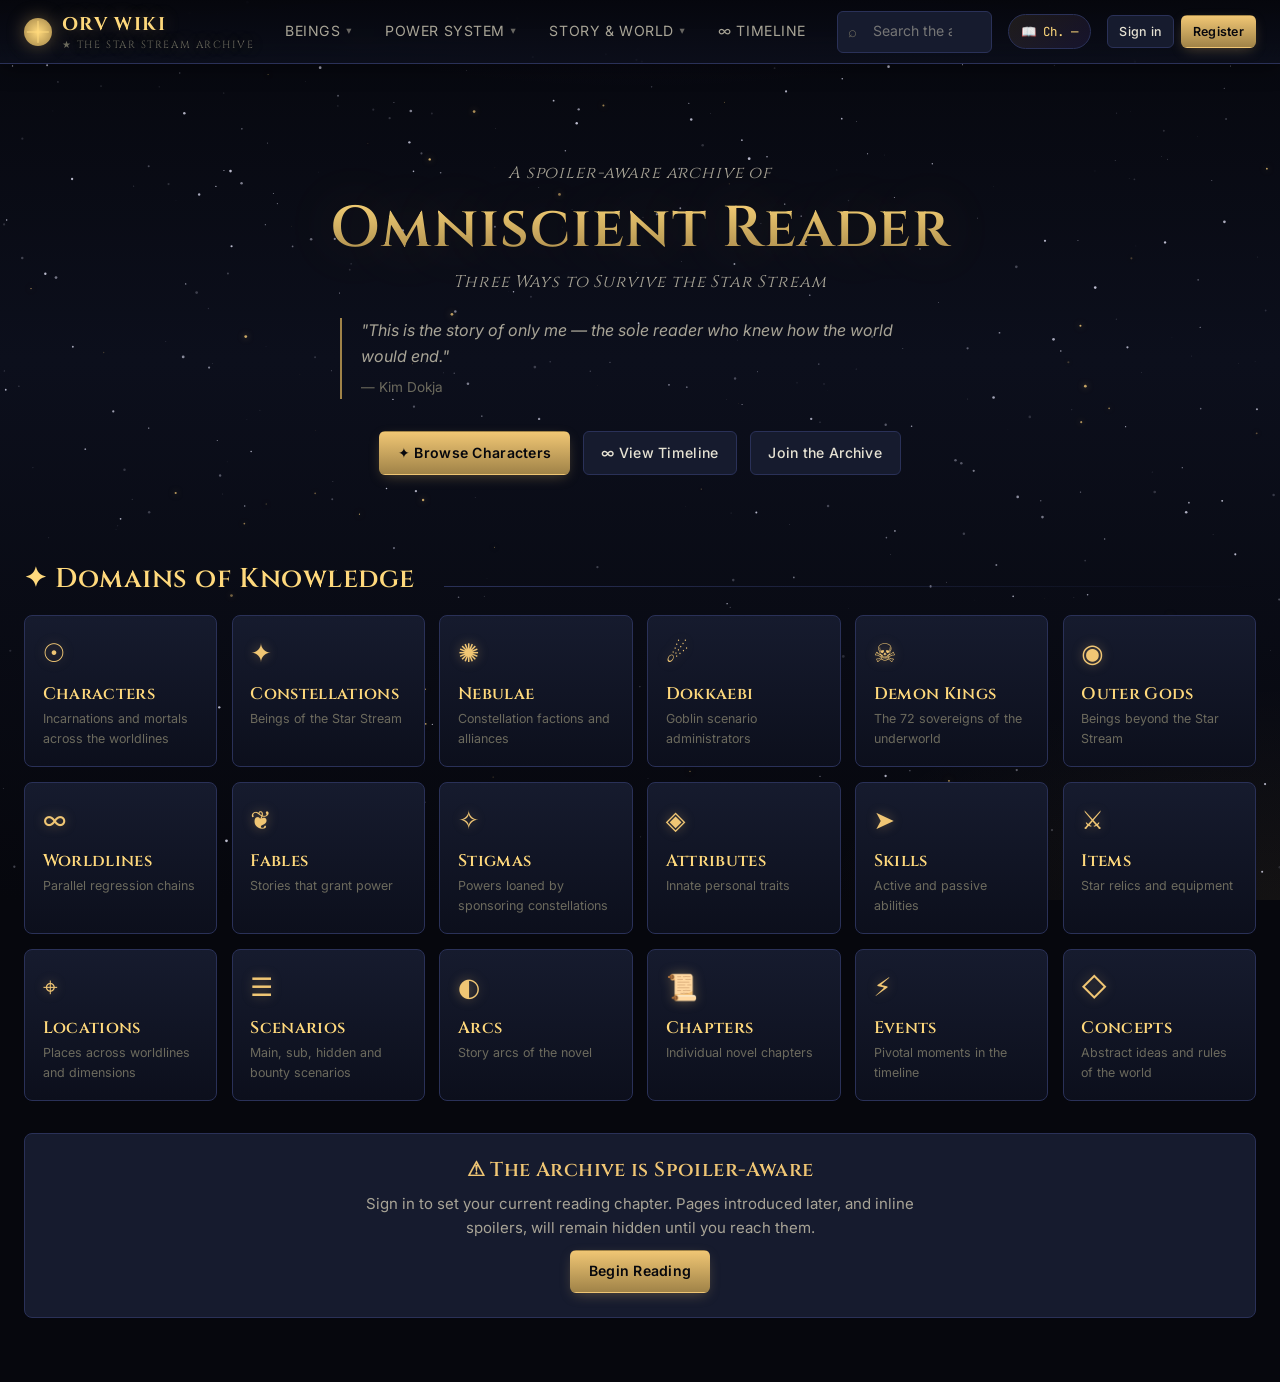
==== orv-wiki-frontend.html @ ed600bd8 "Initial Commit - Sorry zabudol som comitovat skor - uz som tak v polke projektu." ====
<!DOCTYPE html>
<html lang="en">
<head>
<meta charset="UTF-8">
<meta name="viewport" content="width=device-width, initial-scale=1">
<title>ORV Wiki — The Star Stream Archive</title>
<link rel="preconnect" href="https://fonts.googleapis.com">
<link rel="preconnect" href="https://fonts.gstatic.com" crossorigin>
<link href="https://fonts.googleapis.com/css2?family=Cinzel:wght@400;500;600;700&family=Inter:wght@300;400;500;600;700&family=JetBrains+Mono:wght@400;500&display=swap" rel="stylesheet">
<style>
:root{
  --void:#06070d;
  --space:#0c0f1c;
  --night:#11142a;
  --panel:#161b2e;
  --panel-2:#1c2240;
  --panel-3:#252b4d;
  --border:#2a3158;
  --border-bright:#3d4670;
  --gold:#f0c674;
  --gold-bright:#ffd97c;
  --gold-dim:#a08348;
  --gold-glow:rgba(240,198,116,.35);
  --text:#e6e2d3;
  --text-2:#a8a496;
  --text-3:#6c6a5d;
  --purple:#8b5cf6;
  --cyan:#5eead4;
  --crimson:#c4504c;
  --danger:#ef4444;
  --success:#22c55e;
  --spoiler-bg:#1a1325;
  --spoiler-border:#3a2960;
  --shadow-lg:0 12px 40px -8px rgba(0,0,0,.6),0 4px 12px -2px rgba(0,0,0,.4);
  --shadow-glow:0 0 24px -4px var(--gold-glow);
  --serif:'Cinzel',Georgia,serif;
  --sans:'Inter',-apple-system,system-ui,sans-serif;
  --mono:'JetBrains Mono',Menlo,monospace;
}
*{box-sizing:border-box;margin:0;padding:0}
html,body{height:100%}
body{
  font-family:var(--sans);
  font-size:15px;
  line-height:1.6;
  color:var(--text);
  background:var(--void);
  overflow-x:hidden;
  min-height:100vh;
  position:relative;
}
body::before{
  content:'';
  position:fixed;inset:0;
  background:
    radial-gradient(ellipse 80% 50% at 50% -20%,rgba(139,92,246,.12),transparent 60%),
    radial-gradient(ellipse 60% 40% at 100% 100%,rgba(240,198,116,.06),transparent 60%),
    linear-gradient(180deg,var(--void) 0%,var(--space) 40%,var(--void) 100%);
  z-index:-2;
  pointer-events:none;
}
#starfield{position:fixed;inset:0;z-index:-1;pointer-events:none}
::selection{background:var(--gold);color:var(--void)}
::-webkit-scrollbar{width:10px;height:10px}
::-webkit-scrollbar-track{background:var(--space)}
::-webkit-scrollbar-thumb{background:var(--panel-3);border-radius:6px}
::-webkit-scrollbar-thumb:hover{background:var(--gold-dim)}

/* Typography */
h1,h2,h3,h4{font-family:var(--serif);font-weight:600;line-height:1.2;letter-spacing:.02em}
h1{font-size:2.4rem;color:var(--gold)}
h2{font-size:1.7rem;color:var(--gold-bright)}
h3{font-size:1.25rem;color:var(--gold)}
h4{font-size:1.05rem;color:var(--text)}
a{color:var(--gold);text-decoration:none;transition:color .15s}
a:hover{color:var(--gold-bright);text-shadow:0 0 12px var(--gold-glow)}
p{margin-bottom:.8em}
code{font-family:var(--mono);font-size:.9em;background:var(--panel);padding:1px 6px;border-radius:3px;color:var(--cyan)}
hr{border:none;height:1px;background:linear-gradient(90deg,transparent,var(--border),transparent);margin:1.5rem 0}

/* Header */
header.site{
  position:sticky;top:0;z-index:100;
  background:linear-gradient(180deg,rgba(6,7,13,.95),rgba(12,15,28,.85));
  backdrop-filter:blur(12px);
  -webkit-backdrop-filter:blur(12px);
  border-bottom:1px solid var(--border);
  box-shadow:0 4px 20px rgba(0,0,0,.4);
}
.nav{
  display:flex;align-items:center;
  max-width:1400px;margin:0 auto;
  padding:.6rem 1.5rem;gap:1rem;
}
.brand{
  display:flex;align-items:center;gap:.6rem;
  font-family:var(--serif);font-weight:700;font-size:1.15rem;
  color:var(--gold-bright);letter-spacing:.08em;text-transform:uppercase;
  cursor:pointer;user-select:none;
  text-shadow:0 0 16px var(--gold-glow);
  white-space:nowrap;
}
.brand-mark{
  display:inline-block;width:28px;height:28px;
  background:radial-gradient(circle,var(--gold-bright),var(--gold-dim));
  border-radius:50%;position:relative;
  box-shadow:0 0 18px var(--gold-glow);
}
.brand-mark::before,.brand-mark::after{
  content:'';position:absolute;left:50%;top:50%;
  width:80%;height:1px;background:var(--gold-bright);
  transform:translate(-50%,-50%);
}
.brand-mark::after{transform:translate(-50%,-50%) rotate(90deg)}
.brand-tag{font-size:.65rem;color:var(--text-3);font-weight:400;letter-spacing:.15em;display:block;margin-top:-2px}

.menubar{display:flex;align-items:center;gap:.25rem;flex-wrap:wrap}
.menu{position:relative}
.menu-btn{
  background:none;border:1px solid transparent;color:var(--text-2);
  padding:.5rem .85rem;font:inherit;font-size:.88rem;
  cursor:pointer;border-radius:6px;
  display:inline-flex;align-items:center;gap:.35rem;
  letter-spacing:.04em;text-transform:uppercase;
  transition:all .15s;
}
.menu-btn:hover,.menu.open .menu-btn{
  color:var(--gold-bright);
  background:var(--panel);
  border-color:var(--border);
}
.menu-btn .caret{font-size:.65rem;opacity:.6;transition:transform .2s}
.menu.open .caret{transform:rotate(180deg)}

.menu-panel{
  position:absolute;top:calc(100% + 8px);left:0;
  min-width:220px;
  background:linear-gradient(180deg,var(--panel),var(--space));
  border:1px solid var(--border-bright);
  border-radius:8px;
  padding:.4rem;
  box-shadow:var(--shadow-lg),0 0 30px -10px var(--gold-glow);
  opacity:0;transform:translateY(-6px);pointer-events:none;
  transition:all .18s ease-out;
  z-index:120;
}
.menu.open .menu-panel{opacity:1;transform:translateY(0);pointer-events:auto}
.menu-item{
  display:flex;align-items:center;gap:.65rem;
  padding:.55rem .75rem;border-radius:5px;
  color:var(--text);font-size:.88rem;
  cursor:pointer;transition:all .12s;
  background:none;border:none;width:100%;text-align:left;
  font-family:inherit;
}
.menu-item:hover{background:var(--panel-3);color:var(--gold-bright)}
.menu-item .icon{
  width:22px;height:22px;
  display:inline-flex;align-items:center;justify-content:center;
  color:var(--gold);font-size:1rem;
  background:rgba(240,198,116,.08);
  border-radius:4px;
  flex-shrink:0;
}
.menu-divider{height:1px;background:var(--border);margin:.4rem 0}
.menu-label{
  padding:.45rem .75rem .25rem;font-size:.65rem;
  color:var(--text-3);text-transform:uppercase;letter-spacing:.12em;
}

.search-wrap{flex:1;max-width:340px;position:relative}
.search-input{
  width:100%;padding:.55rem 2.4rem .55rem 2.2rem;
  background:var(--panel);
  border:1px solid var(--border);
  border-radius:6px;
  color:var(--text);font:inherit;font-size:.88rem;
  transition:all .15s;
}
.search-input:focus{
  outline:none;
  border-color:var(--gold-dim);
  box-shadow:0 0 0 3px rgba(240,198,116,.12);
}
.search-icon{
  position:absolute;left:.7rem;top:50%;transform:translateY(-50%);
  color:var(--text-3);pointer-events:none;font-size:.95rem;
}
.search-results{
  position:absolute;top:calc(100% + 6px);left:0;right:0;
  background:linear-gradient(180deg,var(--panel),var(--space));
  border:1px solid var(--border-bright);border-radius:8px;
  max-height:60vh;overflow-y:auto;
  box-shadow:var(--shadow-lg);
  z-index:130;
}
.search-result{
  padding:.6rem .8rem;cursor:pointer;
  border-bottom:1px solid var(--border);
  display:flex;align-items:center;gap:.6rem;
}
.search-result:last-child{border:none}
.search-result:hover{background:var(--panel-3)}
.search-result .meta{font-size:.7rem;color:var(--text-3);text-transform:uppercase;letter-spacing:.08em}

.chapter-pill{
  display:inline-flex;align-items:center;gap:.4rem;
  padding:.4rem .75rem;
  background:linear-gradient(135deg,rgba(240,198,116,.1),rgba(139,92,246,.1));
  border:1px solid var(--border);
  border-radius:20px;font-size:.78rem;
  color:var(--gold-bright);cursor:pointer;
  transition:all .15s;white-space:nowrap;
  font-family:var(--mono);
}
.chapter-pill:hover{
  border-color:var(--gold-dim);
  box-shadow:0 0 16px rgba(240,198,116,.2);
}

.user-btn{
  display:inline-flex;align-items:center;gap:.5rem;
  background:var(--panel);border:1px solid var(--border);
  color:var(--text);padding:.4rem .85rem;
  border-radius:6px;cursor:pointer;font:inherit;font-size:.85rem;
  transition:all .15s;
}
.user-btn:hover{border-color:var(--gold-dim);color:var(--gold-bright)}
.user-avatar{
  width:24px;height:24px;border-radius:50%;
  background:linear-gradient(135deg,var(--purple),var(--gold));
  display:inline-flex;align-items:center;justify-content:center;
  font-size:.7rem;font-weight:700;color:var(--void);
}
.notif-dot{
  position:absolute;top:-2px;right:-2px;
  width:8px;height:8px;border-radius:50%;
  background:var(--crimson);
  box-shadow:0 0 8px var(--crimson);
}
.notif-btn{position:relative}

/* Buttons */
.btn{
  display:inline-flex;align-items:center;justify-content:center;gap:.5rem;
  padding:.6rem 1.1rem;border-radius:6px;
  font:inherit;font-size:.88rem;font-weight:500;
  cursor:pointer;transition:all .15s;
  border:1px solid transparent;
  letter-spacing:.02em;text-decoration:none;
  white-space:nowrap;
}
.btn-primary{
  background:linear-gradient(180deg,var(--gold),var(--gold-dim));
  color:var(--void);font-weight:600;
  box-shadow:0 4px 14px -4px var(--gold-glow);
}
.btn-primary:hover{
  background:linear-gradient(180deg,var(--gold-bright),var(--gold));
  box-shadow:0 6px 20px -4px var(--gold-glow);
  transform:translateY(-1px);
}
.btn-secondary{
  background:var(--panel);border-color:var(--border);
  color:var(--text);
}
.btn-secondary:hover{border-color:var(--gold-dim);color:var(--gold-bright)}
.btn-ghost{background:transparent;color:var(--text-2)}
.btn-ghost:hover{background:var(--panel);color:var(--gold-bright)}
.btn-danger{background:var(--panel);color:var(--danger);border-color:rgba(239,68,68,.3)}
.btn-danger:hover{background:rgba(239,68,68,.1);border-color:var(--danger)}
.btn-sm{padding:.35rem .7rem;font-size:.78rem}
.btn:disabled{opacity:.5;cursor:not-allowed;transform:none}

/* Layout */
main.app{
  max-width:1400px;margin:0 auto;
  padding:2rem 1.5rem 4rem;
  min-height:calc(100vh - 70px);
}
.view{animation:fadeIn .35s ease-out}
@keyframes fadeIn{from{opacity:0;transform:translateY(8px)}to{opacity:1;transform:none}}

.crumbs{
  display:flex;align-items:center;gap:.4rem;
  font-size:.8rem;color:var(--text-3);
  margin-bottom:1.2rem;
  text-transform:uppercase;letter-spacing:.08em;
}
.crumbs a{color:var(--text-2)}
.crumbs .sep{color:var(--text-3);opacity:.5}

/* Hero / Home */
.hero{
  text-align:center;
  padding:4rem 1rem 3rem;
  position:relative;
}
.hero h1{
  font-size:clamp(2.2rem,5vw,3.6rem);
  background:linear-gradient(180deg,var(--gold-bright),var(--gold-dim));
  -webkit-background-clip:text;background-clip:text;
  -webkit-text-fill-color:transparent;
  margin-bottom:.4rem;
  text-shadow:0 0 60px rgba(240,198,116,.2);
}
.hero .sub{
  font-family:var(--serif);font-style:italic;
  color:var(--text-2);font-size:1.05rem;
  letter-spacing:.05em;margin-bottom:.4rem;
}
.hero .quote{
  max-width:600px;margin:1.4rem auto 0;
  color:var(--text-2);font-style:italic;font-size:1rem;
  border-left:2px solid var(--gold-dim);
  padding-left:1.2rem;text-align:left;
}
.hero .quote-author{display:block;margin-top:.5rem;color:var(--text-3);font-size:.85rem;font-style:normal}
.hero-cta{
  margin-top:2rem;display:flex;gap:.8rem;justify-content:center;flex-wrap:wrap;
}

.section-title{
  display:flex;align-items:baseline;justify-content:space-between;
  margin:2.5rem 0 1.2rem;gap:1rem;flex-wrap:wrap;
}
.section-title h2{
  display:flex;align-items:center;gap:.6rem;
}
.section-title .ornament{
  flex:1;height:1px;
  background:linear-gradient(90deg,var(--border),transparent);
  margin-left:.8rem;min-width:40px;
}

/* Category grid (home) */
.cat-grid{
  display:grid;
  grid-template-columns:repeat(auto-fill,minmax(180px,1fr));
  gap:.9rem;
}
.cat-tile{
  position:relative;
  background:linear-gradient(180deg,var(--panel),var(--space));
  border:1px solid var(--border);
  border-radius:8px;padding:1.1rem;
  cursor:pointer;transition:all .2s;
  overflow:hidden;
}
.cat-tile::before{
  content:'';position:absolute;inset:0;
  background:radial-gradient(circle at 80% 0%,var(--gold-glow),transparent 50%);
  opacity:0;transition:opacity .25s;
}
.cat-tile:hover{
  border-color:var(--gold-dim);
  transform:translateY(-2px);
  box-shadow:0 8px 24px -8px rgba(0,0,0,.6),0 0 24px -8px var(--gold-glow);
}
.cat-tile:hover::before{opacity:1}
.cat-tile .glyph{
  display:inline-block;font-size:1.6rem;color:var(--gold);
  margin-bottom:.6rem;
  text-shadow:0 0 12px var(--gold-glow);
  position:relative;
}
.cat-tile h4{font-family:var(--serif);font-size:1.05rem;color:var(--gold-bright);margin-bottom:.3rem;position:relative}
.cat-tile p{color:var(--text-3);font-size:.78rem;margin:0;position:relative}

/* Page grid (lists) */
.page-grid{
  display:grid;
  grid-template-columns:repeat(auto-fill,minmax(260px,1fr));
  gap:1rem;
}
.page-card{
  background:linear-gradient(180deg,var(--panel),var(--space));
  border:1px solid var(--border);
  border-radius:8px;padding:1rem 1.1rem;
  cursor:pointer;transition:all .18s;
  display:flex;flex-direction:column;
  position:relative;
}
.page-card:hover{
  border-color:var(--gold-dim);
  transform:translateY(-2px);
  box-shadow:0 6px 20px -6px rgba(0,0,0,.6),0 0 16px -6px var(--gold-glow);
}
.page-card .type{
  font-size:.65rem;color:var(--gold-dim);
  text-transform:uppercase;letter-spacing:.15em;
  margin-bottom:.3rem;
}
.page-card h3{
  font-family:var(--serif);font-size:1.1rem;color:var(--gold-bright);
  margin-bottom:.4rem;line-height:1.3;
}
.page-card .desc{
  color:var(--text-2);font-size:.85rem;
  flex:1;
  display:-webkit-box;-webkit-line-clamp:3;-webkit-box-orient:vertical;
  overflow:hidden;
}
.page-card .footer{
  display:flex;justify-content:space-between;align-items:center;
  margin-top:.7rem;padding-top:.7rem;
  border-top:1px solid var(--border);
  font-size:.72rem;color:var(--text-3);
}
.page-card .ch{font-family:var(--mono);color:var(--gold-dim)}

/* Pagination */
.pagination{
  display:flex;justify-content:center;align-items:center;
  gap:.4rem;margin-top:2rem;flex-wrap:wrap;
}
.pagination .info{color:var(--text-3);font-size:.85rem;margin:0 .8rem;font-family:var(--mono)}

/* Page detail */
.detail-layout{
  display:grid;
  grid-template-columns:minmax(0,1fr) 320px;
  gap:2rem;
}
@media(max-width:900px){.detail-layout{grid-template-columns:1fr}}

.detail-header{
  background:linear-gradient(135deg,var(--panel) 0%,var(--space) 100%);
  border:1px solid var(--border);
  border-top:2px solid var(--gold-dim);
  border-radius:8px;padding:1.6rem 1.8rem;
  margin-bottom:1.4rem;position:relative;overflow:hidden;
}
.detail-header::before{
  content:'';position:absolute;top:0;right:0;
  width:200px;height:200px;
  background:radial-gradient(circle,var(--gold-glow),transparent 70%);
  pointer-events:none;
}
.detail-header .type{
  font-size:.72rem;color:var(--gold-dim);
  text-transform:uppercase;letter-spacing:.18em;
  margin-bottom:.4rem;font-weight:600;
}
.detail-header h1{font-size:2.2rem;margin-bottom:.6rem;position:relative}
.detail-header .summary{color:var(--text-2);font-size:1rem;max-width:780px;position:relative}
.detail-header .meta-row{
  display:flex;gap:1.2rem;flex-wrap:wrap;
  margin-top:1rem;font-size:.8rem;color:var(--text-3);
  position:relative;
}
.detail-header .meta-row span{display:inline-flex;align-items:center;gap:.4rem}
.detail-header .meta-row strong{color:var(--gold);font-family:var(--mono);font-weight:500}

.detail-body{
  background:var(--panel);
  border:1px solid var(--border);
  border-radius:8px;padding:1.6rem 1.8rem;
  margin-bottom:1.4rem;
}
.detail-body h2{margin-top:1.6rem;margin-bottom:.6rem;font-size:1.4rem}
.detail-body h2:first-child{margin-top:0}
.detail-body p{color:var(--text);margin-bottom:1em}

.field-row{
  display:grid;grid-template-columns:160px 1fr;gap:1rem;
  padding:.6rem 0;border-bottom:1px solid var(--border);
  font-size:.92rem;
}
.field-row:last-child{border-bottom:none}
.field-label{color:var(--text-3);text-transform:uppercase;font-size:.72rem;letter-spacing:.1em;padding-top:2px}
.field-value{color:var(--text)}

/* Sidebar */
.sidebar{display:flex;flex-direction:column;gap:1rem}
.side-card{
  background:var(--panel);
  border:1px solid var(--border);
  border-radius:8px;padding:1rem 1.1rem;
}
.side-card h4{
  font-size:.78rem;color:var(--gold-dim);
  text-transform:uppercase;letter-spacing:.12em;
  margin-bottom:.7rem;font-family:var(--sans);font-weight:600;
}
.side-card .row{
  display:flex;justify-content:space-between;
  font-size:.85rem;padding:.3rem 0;
  border-bottom:1px dashed var(--border);
}
.side-card .row:last-child{border:none}
.side-card .row .k{color:var(--text-3)}
.side-card .row .v{color:var(--text);font-family:var(--mono);font-size:.82rem}

/* Spoiler — three states.
   - .spoiler.hidden   server stripped the body; client shows a chip
   - .spoiler.revealed user has reached the reveal chapter; subtle highlight
   - .spoiler.peek     transient class added on hover/click to expose content
                       (used only for revealed spoilers; hidden ones never
                       have content to show on the client) */
.spoiler{
  position:relative;
  border-radius:4px;
  letter-spacing:.02em;
}
.spoiler.hidden{
  display:inline-block;
  background:var(--spoiler-bg);
  border:1px solid var(--spoiler-border);
  padding:1px 9px;
  color:var(--purple);font-family:var(--mono);font-size:.82rem;
  cursor:not-allowed;user-select:none;
  vertical-align:baseline;
}
.spoiler.hidden::before{
  content:'⚠';margin-right:.4rem;font-size:.9em;
}
.spoiler.revealed{
  display:inline;
  padding:1px 6px;
  background:linear-gradient(90deg,rgba(240,198,116,.08),rgba(139,92,246,.08));
  border:1px solid rgba(240,198,116,.25);
  color:var(--text);
  cursor:help;
}
.spoiler.revealed::before{
  content:'';position:absolute;left:-2px;top:0;bottom:0;width:2px;
  background:var(--gold-bright);box-shadow:0 0 6px var(--gold-glow);
}
.spoiler.revealed[data-ch]::after{
  content:'ch.' attr(data-ch);
  font-family:var(--mono);font-size:.66rem;
  color:var(--gold-dim);margin-left:.35rem;
  vertical-align:super;letter-spacing:0;
  opacity:.7;
}
/* Hidden-content banner shown above any field with hidden spoilers. */
.spoiler-banner{
  margin-top:.8rem;padding:.7rem .9rem;
  background:var(--spoiler-bg);
  border:1px dashed var(--spoiler-border);
  border-radius:6px;
  font-size:.83rem;color:var(--purple);
  display:flex;align-items:center;gap:.5rem;
}
.spoiler-banner::before{ content:'✦';font-size:1rem;color:var(--gold-bright); }

/* Comments */
.comment-thread{margin-top:.5rem}
.comment{
  border-left:2px solid var(--border);
  padding:.8rem 0 .8rem 1rem;
  margin-bottom:.4rem;
}
.comment-head{
  display:flex;align-items:center;gap:.6rem;
  margin-bottom:.4rem;font-size:.82rem;
}
.comment-head .author{color:var(--gold-bright);font-weight:500}
.comment-head .ch-tag{
  font-family:var(--mono);font-size:.72rem;
  color:var(--gold-dim);background:var(--panel-2);
  padding:1px 7px;border-radius:10px;
}
.comment-head .ago{color:var(--text-3)}
.comment-body{color:var(--text);font-size:.93rem;margin-bottom:.5rem;white-space:pre-wrap}
.comment-body.deleted{color:var(--text-3);font-style:italic}
.comment-actions{display:flex;align-items:center;gap:.3rem;flex-wrap:wrap}
.react-btn{
  background:var(--panel);border:1px solid var(--border);
  color:var(--text-2);padding:2px 8px;
  border-radius:12px;cursor:pointer;
  font:inherit;font-size:.78rem;
  display:inline-flex;align-items:center;gap:.3rem;
  transition:all .12s;
}
.react-btn:hover{border-color:var(--gold-dim);color:var(--gold-bright)}
.react-btn.active{background:rgba(240,198,116,.15);border-color:var(--gold-dim);color:var(--gold-bright)}
.react-btn .count{color:var(--text-3);font-family:var(--mono);font-size:.74rem}
.react-btn.active .count{color:var(--gold-bright)}
.comment-children{margin-left:1.2rem;margin-top:.3rem;border-left:1px dashed var(--border);padding-left:.6rem}

.comment-form{
  background:var(--space);border:1px solid var(--border);
  border-radius:6px;padding:.8rem;margin-bottom:1rem;
}
.comment-form textarea{
  width:100%;background:var(--panel);
  border:1px solid var(--border);border-radius:5px;
  color:var(--text);font:inherit;font-size:.9rem;
  padding:.6rem;resize:vertical;min-height:60px;
}
.comment-form textarea:focus{outline:none;border-color:var(--gold-dim)}
.comment-form-actions{display:flex;justify-content:flex-end;gap:.5rem;margin-top:.6rem}

/* Modal */
.modal-backdrop{
  position:fixed;inset:0;
  background:rgba(6,7,13,.85);
  backdrop-filter:blur(4px);
  z-index:1000;
  display:flex;align-items:center;justify-content:center;
  padding:1rem;
  animation:fadeIn .2s;
}
.modal{
  background:linear-gradient(180deg,var(--panel),var(--space));
  border:1px solid var(--border-bright);
  border-top:2px solid var(--gold);
  border-radius:10px;
  padding:1.8rem;
  max-width:480px;width:100%;
  max-height:90vh;overflow-y:auto;
  box-shadow:var(--shadow-lg),0 0 60px -10px var(--gold-glow);
  animation:modalIn .25s ease-out;
}
.modal.lg{max-width:680px}
@keyframes modalIn{from{opacity:0;transform:scale(.95) translateY(-12px)}to{opacity:1;transform:none}}
.modal h2{margin-bottom:.4rem}
.modal .modal-sub{color:var(--text-2);font-size:.9rem;margin-bottom:1.2rem}
.modal-close{
  position:absolute;top:1rem;right:1rem;
  background:none;border:none;color:var(--text-3);
  font-size:1.4rem;cursor:pointer;line-height:1;
  width:32px;height:32px;border-radius:50%;
  display:inline-flex;align-items:center;justify-content:center;
}
.modal-close:hover{background:var(--panel-2);color:var(--gold-bright)}

.field{margin-bottom:1rem}
.field label{
  display:block;font-size:.78rem;color:var(--text-2);
  text-transform:uppercase;letter-spacing:.08em;
  margin-bottom:.35rem;
}
.field input,.field textarea,.field select{
  width:100%;background:var(--space);
  border:1px solid var(--border);border-radius:5px;
  color:var(--text);font:inherit;font-size:.95rem;
  padding:.55rem .75rem;
}
.field input:focus,.field textarea:focus,.field select:focus{
  outline:none;border-color:var(--gold-dim);
  box-shadow:0 0 0 3px rgba(240,198,116,.1);
}
.field textarea{resize:vertical;min-height:80px}
.field-error{color:var(--danger);font-size:.78rem;margin-top:.3rem}
.modal-actions{display:flex;justify-content:flex-end;gap:.6rem;margin-top:1.2rem}
.tabs{
  display:flex;gap:.3rem;margin-bottom:1.2rem;
  border-bottom:1px solid var(--border);
}
.tab{
  background:none;border:none;color:var(--text-2);
  padding:.6rem 1rem;font:inherit;font-size:.88rem;
  cursor:pointer;position:relative;
  border-bottom:2px solid transparent;margin-bottom:-1px;
}
.tab.active{color:var(--gold-bright);border-bottom-color:var(--gold)}

/* Toast */
#toast-root{
  position:fixed;bottom:1.5rem;right:1.5rem;
  z-index:2000;display:flex;flex-direction:column;gap:.6rem;
  pointer-events:none;
}
.toast{
  background:var(--panel);border:1px solid var(--border-bright);
  border-radius:6px;padding:.7rem 1rem;
  font-size:.88rem;color:var(--text);
  box-shadow:var(--shadow-lg);min-width:240px;max-width:380px;
  animation:toastIn .25s ease-out;pointer-events:auto;
  border-left:3px solid var(--gold);
}
.toast.error{border-left-color:var(--danger)}
.toast.success{border-left-color:var(--success)}
@keyframes toastIn{from{opacity:0;transform:translateX(40px)}to{opacity:1;transform:none}}

/* Loading */
.loader{
  display:flex;align-items:center;justify-content:center;
  padding:3rem;color:var(--gold);
}
.loader-spinner{
  width:32px;height:32px;
  border:2px solid var(--border);
  border-top-color:var(--gold);
  border-radius:50%;
  animation:spin 1s linear infinite;
}
@keyframes spin{to{transform:rotate(360deg)}}

.empty{
  text-align:center;padding:3rem 1rem;
  color:var(--text-3);
}
.empty .glyph{font-size:3rem;color:var(--gold-dim);margin-bottom:.6rem;opacity:.5}
.empty h3{color:var(--text-2);margin-bottom:.4rem}

/* Tags */
.tag{
  display:inline-block;
  background:var(--panel-2);border:1px solid var(--border);
  color:var(--text-2);padding:1px 8px;
  border-radius:10px;font-size:.72rem;
  margin-right:.3rem;
}

/* Notifications drawer */
.drawer-overlay{
  position:fixed;inset:0;background:rgba(0,0,0,.5);
  z-index:999;animation:fadeIn .2s;
}
.drawer{
  position:fixed;top:0;right:0;bottom:0;
  width:380px;max-width:100vw;
  background:linear-gradient(180deg,var(--space),var(--void));
  border-left:1px solid var(--border-bright);
  z-index:1000;
  display:flex;flex-direction:column;
  animation:drawerIn .3s ease-out;
}
@keyframes drawerIn{from{transform:translateX(100%)}to{transform:none}}
.drawer-head{
  padding:1.2rem 1.4rem;border-bottom:1px solid var(--border);
  display:flex;justify-content:space-between;align-items:center;
}
.drawer-head h3{margin:0}
.drawer-body{flex:1;overflow-y:auto;padding:.6rem}
.notif-item{
  padding:.8rem 1rem;border-radius:6px;cursor:pointer;
  margin-bottom:.3rem;border-left:2px solid var(--border);
}
.notif-item:hover{background:var(--panel)}
.notif-item.unread{border-left-color:var(--gold);background:rgba(240,198,116,.04)}
.notif-item .type{
  font-size:.7rem;color:var(--gold-dim);
  text-transform:uppercase;letter-spacing:.08em;margin-bottom:.2rem;
}
.notif-item .body{font-size:.88rem;color:var(--text)}
.notif-item .time{font-size:.7rem;color:var(--text-3);margin-top:.3rem}

/* Timeline */
.timeline-controls{
  display:flex;gap:1rem;align-items:center;flex-wrap:wrap;
  margin-bottom:1.2rem;
  background:var(--panel);border:1px solid var(--border);
  border-radius:8px;padding:.8rem 1rem;
}
.timeline-controls label{font-size:.78rem;color:var(--text-2);text-transform:uppercase;letter-spacing:.06em}
.timeline-controls input,.timeline-controls select{
  background:var(--space);border:1px solid var(--border);
  color:var(--text);padding:.4rem .6rem;border-radius:5px;
  font:inherit;font-size:.88rem;
}
.timeline-canvas{
  background:linear-gradient(180deg,var(--space),var(--void));
  border:1px solid var(--border);border-radius:8px;
  padding:1rem;overflow:auto;
  position:relative;
}
.timeline-svg{display:block;min-width:100%}
.tl-lane-header{font-family:var(--serif);font-size:.85rem;fill:var(--gold-bright);font-weight:600}
.tl-lane-line{stroke:var(--border-bright);stroke-width:1;stroke-dasharray:4 4}
.tl-event{cursor:pointer;transition:all .15s}
.tl-event circle{fill:var(--panel-3);stroke:var(--gold-dim);stroke-width:1.5;transition:all .15s}
.tl-event.major circle{fill:var(--gold);stroke:var(--gold-bright);stroke-width:2}
.tl-event.pivotal circle{fill:var(--gold-bright);stroke:var(--gold-bright);stroke-width:2.5;filter:drop-shadow(0 0 6px var(--gold-glow))}
.tl-event:hover circle{r:8;fill:var(--gold-bright)}
.tl-event-label{fill:var(--text-2);font-size:11px;font-family:var(--sans)}
.tl-event:hover .tl-event-label{fill:var(--gold-bright)}
.tl-conn{fill:none;stroke:var(--purple);stroke-width:1.2;opacity:.55;stroke-dasharray:3 3}
.tl-conn.regression{stroke:var(--gold);opacity:.7}
.tl-conn.causality{stroke:var(--cyan);opacity:.6}
.tl-conn.migration{stroke:var(--purple);opacity:.7;stroke-dasharray:none}
.tl-conn.prophecy{stroke:var(--crimson);opacity:.6}
.tl-axis-label{fill:var(--text-3);font-size:10px;font-family:var(--mono)}
.tl-legend{
  display:flex;gap:1.2rem;flex-wrap:wrap;
  font-size:.78rem;color:var(--text-2);
  margin-top:.8rem;padding:.6rem 1rem;
  background:var(--panel);border:1px solid var(--border);
  border-radius:6px;
}
.tl-legend-item{display:inline-flex;align-items:center;gap:.4rem}
.tl-legend-swatch{width:18px;height:2px;border-radius:1px}

/* Edit suggestion / status */
.status-badge{
  display:inline-block;padding:2px 10px;
  border-radius:10px;font-size:.7rem;
  text-transform:uppercase;letter-spacing:.08em;
  font-family:var(--mono);
}
.status-pending{background:rgba(240,198,116,.15);color:var(--gold-bright);border:1px solid var(--gold-dim)}
.status-approved{background:rgba(34,197,94,.15);color:var(--success);border:1px solid rgba(34,197,94,.4)}
.status-rejected{background:rgba(239,68,68,.15);color:var(--danger);border:1px solid rgba(239,68,68,.4)}

.bookmark-btn.active{
  background:linear-gradient(180deg,var(--gold),var(--gold-dim));
  color:var(--void);border-color:transparent;
}
.bookmark-btn.active::before{content:'★ '}
.bookmark-btn::before{content:'☆ '}

/* Tooltip */
.tooltip{
  position:absolute;background:var(--panel);
  border:1px solid var(--gold-dim);border-radius:5px;
  padding:.5rem .7rem;font-size:.82rem;color:var(--text);
  pointer-events:none;z-index:200;max-width:280px;
  box-shadow:var(--shadow-lg);
  font-family:var(--sans);
}
.tooltip h5{font-family:var(--serif);color:var(--gold-bright);font-size:.9rem;margin-bottom:.2rem}
.tooltip .meta{color:var(--text-3);font-size:.7rem;font-family:var(--mono)}

/* Mobile */
@media(max-width:880px){
  .nav{flex-wrap:wrap;gap:.6rem}
  .menubar{order:99;width:100%;justify-content:center}
  .search-wrap{order:50;flex-basis:100%;max-width:none}
  .field-row{grid-template-columns:1fr}
}
</style>
</head>
<body>

<canvas id="starfield"></canvas>

<header class="site">
  <nav class="nav">
    <div class="brand" data-route="">
      <span class="brand-mark"></span>
      <div>ORV Wiki<span class="brand-tag">★ The Star Stream Archive</span></div>
    </div>

    <div class="menubar" id="menubar"></div>

    <div class="search-wrap">
      <span class="search-icon">⌕</span>
      <input class="search-input" type="text" id="searchInput" placeholder="Search the archive…" autocomplete="off">
      <div id="searchResults"></div>
    </div>

    <div class="chapter-pill" id="chapterPill" title="Click to update reading progress">
      <span>📖</span><span id="chapterPillText">Ch. —</span>
    </div>

    <button class="btn btn-ghost notif-btn" id="notifBtn" title="Notifications" style="display:none">
      <span style="font-size:1.1rem">🔔</span>
      <span class="notif-dot" id="notifDot" style="display:none"></span>
    </button>

    <div id="userArea"></div>
  </nav>
</header>

<main class="app" id="app"></main>

<div id="modal-root"></div>
<div id="toast-root"></div>
<div id="drawer-root"></div>
<div id="tooltip-root"></div>

<script>
'use strict';

/* ============================================================
   STATE
============================================================ */
const State = {
  // Persisted preferences are loaded from localStorage on first paint and
  // re-saved whenever they change (see savePrefs()).
  apiBase: localStorage.getItem('orv.apiBase') || 'https://localhost:7138',
  ignoreSpoilers: localStorage.getItem('orv.ignoreSpoilers') === '1',
  token: null,
  user: null,
  view: { type: 'home', params: {} },
  notifUnread: 0,
  searchTimeout: null,
};

function savePrefs() {
  localStorage.setItem('orv.apiBase', State.apiBase);
  localStorage.setItem('orv.ignoreSpoilers', State.ignoreSpoilers ? '1' : '0');
}

/* ============================================================
   CONFIG
   ENTITY_TYPES drives the menubar, page-card glyphs, and the
   "fetch the entity-specific endpoint to surface narrative fields"
   logic in renderPage(). `endpoint` is a base path that supports
   `/by-slug/{slug}`; `narratives` lists the RenderedContent fields
   on the entity DTO that should appear under their own heading.
============================================================ */
const ENTITY_TYPES = {
  character:   { plural:'Characters',   single:'Character',     glyph:'☉', desc:'Incarnations and mortals across the worldlines',
                 endpoint:'/api/characters', narratives:[['biography','Biography']] },
  constellation:{plural:'Constellations',single:'Constellation', glyph:'✦', desc:'Beings of the Star Stream',
                 endpoint:'/api/constellations', narratives:[['description','Description']] },
  nebula:      { plural:'Nebulae',      single:'Nebula',        glyph:'✺', desc:'Constellation factions and alliances',
                 endpoint:'/api/nebulae', narratives:[['description','Description']] },
  dokkaebi:    { plural:'Dokkaebi',     single:'Dokkaebi',      glyph:'☄', desc:'Goblin scenario administrators',
                 endpoint:'/api/dokkaebi', narratives:[['speciality','Speciality']] },
  demon_king:  { plural:'Demon Kings',  single:'Demon King',    glyph:'☠', desc:'The 72 sovereigns of the underworld',
                 endpoint:'/api/demon-kings', narratives:[['description','Description']] },
  outer_god:   { plural:'Outer Gods',   single:'Outer God',     glyph:'◉', desc:'Beings beyond the Star Stream',
                 endpoint:'/api/outer-gods', narratives:[['description','Description']] },
  worldline:   { plural:'Worldlines',   single:'Worldline',     glyph:'∞', desc:'Parallel regression chains',
                 endpoint:'/api/worldlines', narratives:[['description','Description']] },
  fable:       { plural:'Fables',       single:'Fable',         glyph:'❦', desc:'Stories that grant power',
                 endpoint:'/api/fables', narratives:[['title','Title'],['legend','Legend']] },
  stigma:      { plural:'Stigmas',      single:'Stigma',        glyph:'✧', desc:'Powers loaned by sponsoring constellations',
                 endpoint:'/api/stigmas', narratives:[['effect','Effect']] },
  attribute:   { plural:'Attributes',   single:'Attribute',     glyph:'◈', desc:'Innate personal traits',
                 endpoint:'/api/attributes', narratives:[['effect','Effect']] },
  skill:       { plural:'Skills',       single:'Skill',         glyph:'➤', desc:'Active and passive abilities',
                 endpoint:'/api/skills', narratives:[['effect','Effect']] },
  item:        { plural:'Items',        single:'Item',          glyph:'⚔', desc:'Star relics and equipment',
                 endpoint:'/api/items', narratives:[['description','Description']] },
  location:    { plural:'Locations',    single:'Location',      glyph:'⌖', desc:'Places across worldlines and dimensions',
                 endpoint:'/api/locations', narratives:[['description','Description']] },
  scenario:    { plural:'Scenarios',    single:'Scenario',      glyph:'☰', desc:'Main, sub, hidden and bounty scenarios',
                 endpoint:'/api/scenarios', narratives:[['title','Title'],['conditions','Conditions'],['rewards','Rewards'],['penalty','Penalty']] },
  arc:         { plural:'Arcs',         single:'Arc',           glyph:'◐', desc:'Story arcs of the novel',
                 endpoint:'/api/arcs', narratives:[['summary','Summary']] },
  chapter:     { plural:'Chapters',     single:'Chapter',       glyph:'📜', desc:'Individual novel chapters' },
  event:       { plural:'Events',       single:'Event',         glyph:'⚡', desc:'Pivotal moments in the timeline',
                 endpoint:'/api/events', narratives:[['title','Title'],['description','Description']] },
  concept:     { plural:'Concepts',     single:'Concept',       glyph:'◇', desc:'Abstract ideas and rules of the world',
                 endpoint:'/api/concepts', narratives:[['definition','Definition']] },
};

const REACTIONS = [
  { type:'like',    emoji:'👍' },
  { type:'dislike', emoji:'👎' },
  { type:'heart',   emoji:'❤️' },
  { type:'laugh',   emoji:'😂' },
  { type:'sad',     emoji:'😢' },
  { type:'star',    emoji:'⭐' },
];

const MENU_GROUPS = [
  { label:'Beings',         types:['character','constellation','nebula','dokkaebi','demon_king','outer_god','worldline'] },
  { label:'Power System',   types:['fable','stigma','attribute','skill','item'] },
  { label:'Story & World',  types:['location','scenario','arc','chapter','event','concept'] },
];

/* ============================================================
   API CLIENT
============================================================ */
const api = {
  async req(method, path, body) {
    // When the user has the spoiler gate disabled, every page-related GET
    // gets ?ignoreSpoilers=true tacked on — the backend then bypasses the
    // discovery_chapter filter regardless of the JWT's current_chapter claim.
    let finalPath = path;
    if (method === 'GET' && State.ignoreSpoilers
        && (path.startsWith('/api/pages') || path.startsWith('/api/characters'))) {
      finalPath += (path.includes('?') ? '&' : '?') + 'ignoreSpoilers=true';
    }
    const url = State.apiBase.replace(/\/$/, '') + finalPath;
    const headers = { 'Accept':'application/json' };
    if (body !== undefined) headers['Content-Type'] = 'application/json';
    if (State.token) headers['Authorization'] = 'Bearer ' + State.token;
    let res;
    try {
      res = await fetch(url, { method, headers, body: body !== undefined ? JSON.stringify(body) : undefined });
    } catch (e) {
      throw new ApiError(0, 'Cannot reach the Star Stream — check your API base URL in settings.');
    }
    if (res.status === 204) return null;
    let data = null;
    const ct = res.headers.get('content-type') || '';
    if (ct.includes('json')) {
      try { data = await res.json(); } catch {}
    }
    if (!res.ok) {
      const msg = data?.detail || data?.title || data?.errors && Object.values(data.errors).flat().join('; ') || res.statusText || 'Request failed';
      throw new ApiError(res.status, msg, data);
    }
    return data;
  },
  get(p)        { return this.req('GET', p); },
  post(p, b)    { return this.req('POST', p, b ?? {}); },
  put(p, b)     { return this.req('PUT', p, b); },
  patch(p, b)   { return this.req('PATCH', p, b ?? {}); },
  del(p)        { return this.req('DELETE', p); },
};
class ApiError extends Error { constructor(s, m, d){ super(m); this.status=s; this.data=d; } }

/* ============================================================
   UTILITIES
============================================================ */
const $  = (s, r=document) => r.querySelector(s);
const $$ = (s, r=document) => Array.from(r.querySelectorAll(s));
const el = (tag, props={}, ...kids) => {
  const e = document.createElement(tag);
  for (const [k,v] of Object.entries(props)) {
    if (k === 'class') e.className = v;
    else if (k === 'style') Object.assign(e.style, v);
    else if (k === 'dataset') Object.assign(e.dataset, v);
    else if (k.startsWith('on') && typeof v === 'function') e.addEventListener(k.slice(2).toLowerCase(), v);
    else if (k === 'html') e.innerHTML = v;
    else if (v !== null && v !== undefined && v !== false) e.setAttribute(k, v);
  }
  for (const k of kids.flat()) {
    if (k == null || k === false) continue;
    e.appendChild(typeof k === 'string' || typeof k === 'number' ? document.createTextNode(k) : k);
  }
  return e;
};
const escapeHtml = s => String(s ?? '').replace(/[&<>"']/g, c => ({'&':'&amp;','<':'&lt;','>':'&gt;','"':'&quot;',"'":'&#39;'}[c]));
const fmtDate = s => {
  if (!s) return '—';
  const d = new Date(s);
  const diff = Date.now() - d.getTime();
  const min = 60*1000, h = 60*min, day = 24*h;
  if (diff < min) return 'just now';
  if (diff < h)   return Math.floor(diff/min) + 'm ago';
  if (diff < day) return Math.floor(diff/h)   + 'h ago';
  if (diff < 7*day) return Math.floor(diff/day)+ 'd ago';
  return d.toLocaleDateString();
};
const decodeJwt = t => {
  try {
    const p = t.split('.')[1];
    return JSON.parse(atob(p.replace(/-/g,'+').replace(/_/g,'/')));
  } catch { return null; }
};

/* ============================================================
   TOAST
============================================================ */
function toast(msg, type='info', ttl=3500) {
  const t = el('div', { class:'toast '+type }, msg);
  $('#toast-root').appendChild(t);
  setTimeout(() => { t.style.opacity='0'; t.style.transform='translateX(40px)'; t.style.transition='all .25s'; }, ttl);
  setTimeout(() => t.remove(), ttl + 300);
}

/* ============================================================
   MODAL
============================================================ */
function openModal(content, opts={}) {
  closeModal();
  const root = $('#modal-root');
  const backdrop = el('div', { class:'modal-backdrop', onclick:e => { if (e.target === backdrop) closeModal(); }});
  const m = el('div', { class:'modal'+(opts.lg ? ' lg' : ''), style:{ position:'relative' }});
  m.appendChild(el('button', { class:'modal-close', onclick:closeModal, 'aria-label':'Close' }, '×'));
  if (typeof content === 'function') {
    const inner = content(closeModal);
    if (inner instanceof Node) m.appendChild(inner);
  } else if (content instanceof Node) m.appendChild(content);
  backdrop.appendChild(m);
  root.appendChild(backdrop);
  setTimeout(() => { const f = m.querySelector('input,textarea,button'); if (f) f.focus(); }, 50);
  return m;
}
function closeModal() { $('#modal-root').innerHTML = ''; }

/* ============================================================
   STARFIELD
============================================================ */
function startStarfield() {
  const c = $('#starfield');
  const ctx = c.getContext('2d');
  let stars = [];
  function resize() {
    c.width = innerWidth * devicePixelRatio;
    c.height = innerHeight * devicePixelRatio;
    c.style.width = innerWidth+'px';
    c.style.height = innerHeight+'px';
    ctx.scale(devicePixelRatio, devicePixelRatio);
    const n = Math.floor(innerWidth*innerHeight/2200);
    stars = Array.from({length:n}, () => ({
      x: Math.random()*innerWidth,
      y: Math.random()*innerHeight,
      r: Math.random()*1.2 + 0.2,
      tw: Math.random()*Math.PI*2,
      sp: Math.random()*0.6 + 0.2,
      hue: Math.random() < 0.15 ? 'gold' : 'white',
    }));
  }
  let t = 0;
  function frame() {
    ctx.clearRect(0,0,innerWidth,innerHeight);
    for (const s of stars) {
      const a = (Math.sin(t*s.sp + s.tw) + 1) / 2 * 0.7 + 0.15;
      ctx.beginPath();
      ctx.arc(s.x, s.y, s.r, 0, Math.PI*2);
      if (s.hue === 'gold') {
        ctx.fillStyle = `rgba(240,198,116,${a})`;
        ctx.shadowColor = 'rgba(240,198,116,.7)';
        ctx.shadowBlur = 6;
      } else {
        ctx.fillStyle = `rgba(220,220,240,${a})`;
        ctx.shadowBlur = 0;
      }
      ctx.fill();
    }
    ctx.shadowBlur = 0;
    t += 0.012;
    requestAnimationFrame(frame);
  }
  resize();
  addEventListener('resize', resize);
  frame();
}

/* ============================================================
   HEADER MENUS
============================================================ */
function buildMenubar() {
  const bar = $('#menubar');
  bar.innerHTML = '';
  for (const g of MENU_GROUPS) {
    const menu = el('div', { class:'menu' });
    const btn  = el('button', { class:'menu-btn', onclick:e => toggleMenu(menu) }, g.label, el('span', { class:'caret' }, '▾'));
    const panel= el('div', { class:'menu-panel' });
    panel.appendChild(el('div', { class:'menu-label' }, g.label));
    for (const t of g.types) {
      const m = ENTITY_TYPES[t];
      panel.appendChild(el('button', {
        class:'menu-item',
        onclick:() => { closeAllMenus(); navigate('category/'+t); },
      }, el('span', { class:'icon' }, m.glyph), el('span', {}, m.plural)));
    }
    menu.appendChild(btn);
    menu.appendChild(panel);
    bar.appendChild(menu);
  }
  // Community menu (only when logged in)
  const community = el('div', { class:'menu', id:'menu-community', style:{ display: State.user ? '' : 'none' }});
  const cBtn = el('button', { class:'menu-btn', onclick:() => toggleMenu(community) }, 'Community', el('span', { class:'caret' }, '▾'));
  const cPanel = el('div', { class:'menu-panel' });
  cPanel.appendChild(el('div', { class:'menu-label' }, 'My Activity'));
  cPanel.appendChild(el('button', { class:'menu-item', onclick:() => { closeAllMenus(); navigate('bookmarks'); }}, el('span', { class:'icon' }, '★'), 'My Bookmarks'));
  cPanel.appendChild(el('button', { class:'menu-item', onclick:() => { closeAllMenus(); navigate('suggestions'); }}, el('span', { class:'icon' }, '✎'), 'My Edit Suggestions'));
  cPanel.appendChild(el('div', { class:'menu-divider' }));
  cPanel.appendChild(el('div', { class:'menu-label' }, 'Review'));
  cPanel.appendChild(el('button', { class:'menu-item', onclick:() => { closeAllMenus(); navigate('queue'); }}, el('span', { class:'icon' }, '⚖'), 'Suggestion Queue'));
  community.appendChild(cBtn);
  community.appendChild(cPanel);
  bar.appendChild(community);

  // Timeline link
  bar.appendChild(el('button', {
    class:'menu-btn',
    onclick:() => { closeAllMenus(); navigate('timeline'); },
  }, '∞ Timeline'));
}
function toggleMenu(menu) {
  const open = menu.classList.contains('open');
  closeAllMenus();
  if (!open) menu.classList.add('open');
}
function closeAllMenus() { $$('.menu.open').forEach(m => m.classList.remove('open')); }
document.addEventListener('click', e => { if (!e.target.closest('.menu')) closeAllMenus(); });

/* ============================================================
   USER AREA
============================================================ */
function renderUserArea() {
  const area = $('#userArea');
  area.innerHTML = '';
  if (State.user) {
    const initial = (State.user.username || State.user.email || '?')[0].toUpperCase();
    const btn = el('button', { class:'user-btn', onclick:openUserMenu },
      el('span', { class:'user-avatar' }, initial),
      el('span', { class:'hide-mobile' }, State.user.username),
    );
    area.appendChild(btn);
    $('#notifBtn').style.display = '';
    $('#menu-community').style.display = '';
    refreshUnread();
  } else {
    area.appendChild(el('button', { class:'btn btn-secondary btn-sm', onclick:() => openAuth('login') }, 'Sign in'));
    area.appendChild(el('button', { class:'btn btn-primary btn-sm', style:{ marginLeft:'.4rem' }, onclick:() => openAuth('register') }, 'Register'));
    $('#notifBtn').style.display = 'none';
    const cm = $('#menu-community'); if (cm) cm.style.display = 'none';
  }
  $('#chapterPillText').textContent = State.user ? 'Ch. ' + (State.user.currentChapter ?? 0) : 'Ch. —';
}

function openUserMenu() {
  openModal(close => {
    const u = State.user;
    return el('div', {},
      el('h2', {}, 'Reader Profile'),
      el('div', { class:'modal-sub' }, 'Your account in the Star Stream Archive'),
      el('div', { class:'side-card', style:{ background:'var(--space)', marginBottom:'1rem' }},
        el('div', { class:'row' }, el('span', { class:'k' }, 'Username'), el('span', { class:'v' }, u.username)),
        el('div', { class:'row' }, el('span', { class:'k' }, 'Email'), el('span', { class:'v' }, u.email)),
        el('div', { class:'row' }, el('span', { class:'k' }, 'Role'), el('span', { class:'v' }, u.role || 'reader')),
        el('div', { class:'row' }, el('span', { class:'k' }, 'Reading Chapter'), el('span', { class:'v' }, u.currentChapter ?? 0)),
      ),
      el('div', { style:{ display:'flex', flexDirection:'column', gap:'.4rem' }},
        el('button', { class:'btn btn-secondary', onclick:() => { close(); openChapterModal(); }}, '📖 Update reading chapter'),
        el('button', { class:'btn btn-secondary', onclick:() => { close(); openSettings(); }}, '⚙ Settings'),
        el('button', { class:'btn btn-danger', onclick:() => { close(); logout(); }}, 'Sign out'),
      ),
      el('p', { style:{ marginTop:'1rem', fontSize:'.78rem', color:'var(--text-3)' }},
        'Note: changing your reading chapter takes effect after you sign in again — the JWT token caches it.'
      ),
    );
  });
}

/* ============================================================
   AUTH
============================================================ */
function openAuth(mode='login') {
  openModal(close => {
    const root = el('div', {});
    const tabs = el('div', { class:'tabs' },
      el('button', { class:'tab'+(mode==='login'?' active':''), onclick:() => switchTab('login') }, 'Sign in'),
      el('button', { class:'tab'+(mode==='register'?' active':''), onclick:() => switchTab('register') }, 'Register'),
    );
    const form = el('div', {});
    function switchTab(m) { mode = m; renderForm(); $$('.tab', tabs).forEach((b,i) => b.classList.toggle('active', (i===0)===(m==='login'))); }
    function renderForm() {
      form.innerHTML = '';
      if (mode === 'login') {
        const idIn = el('input', { type:'text', placeholder:'username or email', autofocus:true });
        const pwIn = el('input', { type:'password', placeholder:'password' });
        const err  = el('div', { class:'field-error', style:{ display:'none' }});
        const submit = async () => {
          err.style.display = 'none';
          if (!idIn.value || !pwIn.value) { err.textContent = 'Both fields required'; err.style.display = 'block'; return; }
          try {
            const r = await api.post('/api/auth/login', { emailOrUsername: idIn.value.trim(), password: pwIn.value });
            applyAuth(r);
            close();
            toast('Welcome back, ' + State.user.username, 'success');
          } catch (e) { err.textContent = e.message; err.style.display = 'block'; }
        };
        form.appendChild(el('div', { class:'field' }, el('label', {}, 'Username or email'), idIn));
        form.appendChild(el('div', { class:'field' }, el('label', {}, 'Password'), pwIn));
        form.appendChild(err);
        form.appendChild(el('div', { class:'modal-actions' },
          el('button', { class:'btn btn-ghost', onclick:close }, 'Cancel'),
          el('button', { class:'btn btn-primary', onclick:submit }, 'Sign in'),
        ));
        pwIn.addEventListener('keydown', e => { if (e.key==='Enter') submit(); });
      } else {
        const emIn = el('input', { type:'email', placeholder:'reader@starstream.io', autofocus:true });
        const usIn = el('input', { type:'text', placeholder:'username' });
        const pwIn = el('input', { type:'password', placeholder:'password (≥ 12 chars recommended)' });
        const chIn = el('input', { type:'number', placeholder:'0', min:'0', value:'0' });
        const err = el('div', { class:'field-error', style:{ display:'none' }});
        const submit = async () => {
          err.style.display = 'none';
          try {
            const r = await api.post('/api/auth/register', {
              email: emIn.value.trim(), username: usIn.value.trim(),
              password: pwIn.value, currentChapter: parseInt(chIn.value) || 0,
            });
            applyAuth(r);
            close();
            toast('Welcome to the Archive, ' + State.user.username, 'success');
          } catch (e) { err.textContent = e.message; err.style.display = 'block'; }
        };
        form.appendChild(el('div', { class:'field' }, el('label', {}, 'Email'), emIn));
        form.appendChild(el('div', { class:'field' }, el('label', {}, 'Username'), usIn));
        form.appendChild(el('div', { class:'field' }, el('label', {}, 'Password'), pwIn));
        form.appendChild(el('div', { class:'field' }, el('label', {}, 'Current reading chapter'), chIn));
        form.appendChild(err);
        form.appendChild(el('div', { class:'modal-actions' },
          el('button', { class:'btn btn-ghost', onclick:close }, 'Cancel'),
          el('button', { class:'btn btn-primary', onclick:submit }, 'Create account'),
        ));
      }
    }
    root.appendChild(el('h2', {}, 'The Archive'));
    root.appendChild(el('div', { class:'modal-sub' }, 'Authenticated readers can comment, bookmark, and propose edits.'));
    root.appendChild(tabs);
    root.appendChild(form);
    renderForm();
    return root;
  });
}

function applyAuth(authResp) {
  State.token = authResp.accessToken || authResp.token;
  State.user  = authResp.user || decodeJwt(State.token);
  // Normalize fields possibly missing
  if (State.user) {
    State.user.username = State.user.username || State.user.unique_name || State.user.name || 'reader';
    State.user.currentChapter = State.user.currentChapter ?? Number(State.user.current_chapter) ?? 0;
    State.user.role = State.user.role || State.user.roles || 'reader';
  }
  renderUserArea();
}

function logout() {
  State.token = null;
  State.user = null;
  renderUserArea();
  navigate('');
  toast('Signed out');
}

/* ============================================================
   CHAPTER MODAL
============================================================ */
function openChapterModal() {
  if (!State.user) return openAuth('login');
  openModal(close => {
    const inp = el('input', { type:'number', min:'0', value: State.user.currentChapter ?? 0, autofocus:true });
    const submit = async () => {
      const n = parseInt(inp.value);
      if (isNaN(n) || n < 0) { toast('Enter a valid chapter number', 'error'); return; }
      try {
        // Backend re-issues the JWT with the new current_chapter claim — apply
        // it via applyAuth() so subsequent requests use the fresh token.
        const r = await api.patch('/api/users/me/current-chapter', { currentChapter: n });
        applyAuth(r);
        toast('Reading chapter set to ' + n, 'success');
        close();
        if (State.view) renderRoute();
      } catch (e) { toast(e.message, 'error'); }
    };
    return el('div', {},
      el('h2', {}, 'Reading Progress'),
      el('div', { class:'modal-sub' }, 'Set your current chapter to control which entries and comments are revealed.'),
      el('div', { class:'field' }, el('label', {}, 'Current chapter'), inp),
      el('p', { style:{ fontSize:'.8rem', color:'var(--text-3)', marginTop:'.4rem' }},
        'The Star Stream is patient. New entries and inline reveals appear as your reading advances.'),
      el('div', { class:'modal-actions' },
        el('button', { class:'btn btn-ghost', onclick:close }, 'Cancel'),
        el('button', { class:'btn btn-primary', onclick:submit }, 'Update'),
      ),
    );
  });
}

/* ============================================================
   SETTINGS
============================================================ */
function openSettings() {
  openModal(close => {
    const apiIn = el('input', { type:'text', value: State.apiBase, placeholder:'https://localhost:7138' });
    const spoilerIn = el('input', { type:'checkbox' });
    spoilerIn.checked = State.ignoreSpoilers;
    return el('div', {},
      el('h2', {}, 'Settings'),
      el('div', { class:'modal-sub' }, 'Configure where the frontend speaks to the backend.'),
      el('div', { class:'field' },
        el('label', {}, 'API base URL'),
        apiIn,
        el('div', { style:{ fontSize:'.78rem', color:'var(--text-3)', marginTop:'.4rem' }},
          'Backend defaults: ', el('code', {}, 'https://localhost:7138'), ' or ', el('code', {}, 'http://localhost:5044'),
        ),
      ),
      el('div', { class:'field' },
        el('label', { style:{ display:'flex', alignItems:'center', gap:'.5rem', cursor:'pointer' }},
          spoilerIn,
          el('span', {}, 'Show every page (disable spoiler gate)'),
        ),
        el('div', { style:{ fontSize:'.78rem', color:'var(--text-3)', marginTop:'.4rem' }},
          'When enabled, all wiki entries are visible regardless of your reading chapter. ',
          'Inline ', el('code', {}, '[spoiler ch=N]'), ' blocks are still shown blacked-out per-section.',
        ),
      ),
      el('div', { class:'modal-actions' },
        el('button', { class:'btn btn-ghost', onclick:close }, 'Cancel'),
        el('button', { class:'btn btn-primary', onclick:() => {
          State.apiBase = apiIn.value.trim().replace(/\/$/,'');
          State.ignoreSpoilers = spoilerIn.checked;
          savePrefs();
          toast('Settings saved', 'success');
          close();
          renderRoute();
        }}, 'Save'),
      ),
    );
  });
}

/* ============================================================
   ROUTER
============================================================ */
function navigate(path) {
  location.hash = '#/' + path.replace(/^\/+/, '');
}
function parseRoute() {
  const h = location.hash.replace(/^#\/?/, '');
  const parts = h.split('/').filter(Boolean);
  return parts;
}
function renderRoute() {
  const p = parseRoute();
  const app = $('#app');
  app.innerHTML = '<div class="loader"><div class="loader-spinner"></div></div>';
  if (p.length === 0) return renderHome();
  const head = p[0];
  if (head === 'category')   return renderCategory(p[1], p[2]);
  if (head === 'page')       return renderPage(p[1]);
  if (head === 'character')  return renderCharacter(p[1]);
  if (head === 'timeline')   return renderTimeline();
  if (head === 'bookmarks')  return renderBookmarks();
  if (head === 'suggestions')return renderMySuggestions();
  if (head === 'queue')      return renderQueue();
  app.innerHTML = '<div class="empty"><div class="glyph">✦</div><h3>Lost in the Star Stream</h3><p>That route does not exist.</p></div>';
}
addEventListener('hashchange', renderRoute);

/* ============================================================
   VIEW: HOME
============================================================ */
function renderHome() {
  const app = $('#app');
  app.innerHTML = '';
  const v = el('div', { class:'view' });

  v.appendChild(el('section', { class:'hero' },
    el('div', { class:'sub' }, 'A spoiler-aware archive of'),
    el('h1', {}, 'Omniscient Reader'),
    el('div', { class:'sub' }, 'Three Ways to Survive the Star Stream'),
    el('div', { class:'quote' },
      '"This is the story of only me — the sole reader who knew how the world would end."',
      el('span', { class:'quote-author' }, '— Kim Dokja'),
    ),
    el('div', { class:'hero-cta' },
      el('button', { class:'btn btn-primary', onclick:() => navigate('category/character') }, '✦ Browse Characters'),
      el('button', { class:'btn btn-secondary', onclick:() => navigate('timeline') }, '∞ View Timeline'),
      State.user
        ? el('button', { class:'btn btn-secondary', onclick:openChapterModal }, '📖 Set reading chapter')
        : el('button', { class:'btn btn-secondary', onclick:() => openAuth('register') }, 'Join the Archive'),
    ),
  ));

  // Categories
  v.appendChild(el('div', { class:'section-title' }, el('h2', {}, '✦ Domains of Knowledge'), el('div', { class:'ornament' })));
  const grid = el('div', { class:'cat-grid' });
  for (const [key, info] of Object.entries(ENTITY_TYPES)) {
    grid.appendChild(el('div', { class:'cat-tile', onclick:() => navigate('category/'+key) },
      el('span', { class:'glyph' }, info.glyph),
      el('h4', {}, info.plural),
      el('p', {}, info.desc),
    ));
  }
  v.appendChild(grid);

  // Recently visible (for logged-in)
  if (State.user) {
    const rec = el('div', { id:'recent-pages' });
    v.appendChild(el('div', { class:'section-title' }, el('h2', {}, '★ Recently Revealed'), el('div', { class:'ornament' })));
    v.appendChild(rec);
    api.get('/api/pages?page=1&pageSize=8').then(r => {
      rec.innerHTML = '';
      const items = r?.items || r?.Items || [];
      if (items.length === 0) {
        rec.appendChild(el('div', { class:'empty', style:{ padding:'1.5rem' }},
          el('p', {}, 'No pages visible yet — set your reading chapter to begin revealing the archive.')));
        return;
      }
      const g = el('div', { class:'page-grid' });
      items.forEach(p => g.appendChild(pageCard(p)));
      rec.appendChild(g);
    }).catch(e => { rec.innerHTML = ''; rec.appendChild(errorBlock(e)); });
  } else {
    v.appendChild(el('div', { class:'side-card', style:{ marginTop:'2rem', textAlign:'center', padding:'1.5rem' }},
      el('h3', {}, '⚠ The Archive is Spoiler-Aware'),
      el('p', { style:{ color:'var(--text-2)', maxWidth:'560px', margin:'.6rem auto' }},
        'Sign in to set your current reading chapter. Pages introduced later, and inline spoilers, will remain hidden until you reach them.'),
      el('button', { class:'btn btn-primary', onclick:() => openAuth('register') }, 'Begin Reading'),
    ));
  }

  app.appendChild(v);
}

/* ============================================================
   VIEW: CATEGORY LIST
============================================================ */
function renderCategory(type, page=1) {
  if (!ENTITY_TYPES[type]) {
    $('#app').innerHTML = '<div class="empty"><h3>Unknown category</h3></div>';
    return;
  }
  const info = ENTITY_TYPES[type];
  page = parseInt(page) || 1;
  const app = $('#app');
  app.innerHTML = '';
  const v = el('div', { class:'view' });
  v.appendChild(crumbs([['', 'Archive'], [null, info.plural]]));
  v.appendChild(el('div', { class:'detail-header' },
    el('div', { class:'type' }, info.glyph + ' ' + info.single + ' Category'),
    el('h1', {}, info.plural),
    el('div', { class:'summary' }, info.desc + '. Entries appear here only if your current reading chapter has reached their introduction.'),
  ));

  const listEl = el('div', { class:'page-grid' }, el('div', { class:'loader' }, el('div', { class:'loader-spinner' })));
  const pagEl  = el('div', {});
  v.appendChild(listEl);
  v.appendChild(pagEl);
  app.appendChild(v);

  api.get(`/api/pages?page=${page}&pageSize=24&entityType=${type}`).then(r => {
    listEl.innerHTML = '';
    const items = r?.items || r?.Items || [];
    const total = r?.total ?? r?.Total ?? items.length;
    const ps    = r?.pageSize ?? r?.PageSize ?? 24;
    if (items.length === 0) {
      listEl.replaceWith(el('div', { class:'empty' },
        el('div', { class:'glyph' }, info.glyph),
        el('h3', {}, 'No ' + info.plural + ' visible yet'),
        el('p', {}, State.user ? 'Advance your reading to reveal more entries.' : 'Sign in and set your reading chapter to begin.'),
      ));
      return;
    }
    items.forEach(p => listEl.appendChild(pageCard(p)));
    pagEl.replaceWith(paginator(page, ps, total, n => navigate(`category/${type}/${n}`)));
  }).catch(e => { listEl.innerHTML = ''; listEl.appendChild(errorBlock(e)); });
}

function pageCard(p) {
  const type = p.entityType || p.entity_type;
  const info = ENTITY_TYPES[type] || { glyph:'?', single:'Page' };
  const route = type === 'character' ? 'character/'+p.slug : 'page/'+p.slug;
  // Title and ShortDescription are RenderedContent. We use renderRendered
  // for the description (so hidden-spoiler chips appear inline) and let the
  // title go through the same renderer too — page titles rarely contain
  // [spoiler] markup but the renderer handles plain strings as a no-op.
  const titleNode = el('h3', {}); renderRendered(p.title, titleNode);
  const descBox = el('div', { class:'desc' });
  const summary = p.shortDescription || p.short_description;
  if (hasContent(summary)) {
    renderRendered(summary, descBox);
  } else {
    descBox.appendChild(el('span', { style:{ color:'var(--text-3)', fontStyle:'italic' }}, 'No summary yet.'));
  }
  return el('div', { class:'page-card', onclick:() => navigate(route) },
    el('div', { class:'type' }, info.glyph + '  ' + info.single),
    titleNode,
    descBox,
    el('div', { class:'footer' },
      el('span', { class:'ch' }, 'Ch. ' + (p.discoveryChapter ?? p.discovery_chapter ?? '?')),
      el('span', {}, '↗'),
    ),
  );
}

function paginator(page, pageSize, total, onJump) {
  const last = Math.max(1, Math.ceil(total / pageSize));
  const wrap = el('div', { class:'pagination' });
  wrap.appendChild(el('button', { class:'btn btn-secondary btn-sm', disabled: page<=1, onclick:() => onJump(page-1) }, '← Prev'));
  wrap.appendChild(el('span', { class:'info' }, `Page ${page} of ${last} · ${total} entries`));
  wrap.appendChild(el('button', { class:'btn btn-secondary btn-sm', disabled: page>=last, onclick:() => onJump(page+1) }, 'Next →'));
  return wrap;
}

function crumbs(items) {
  const c = el('div', { class:'crumbs' });
  items.forEach((pair, i) => {
    const [route, label] = pair;
    if (i > 0) c.appendChild(el('span', { class:'sep' }, '›'));
    if (route !== null) c.appendChild(el('a', { href:'#/'+route }, label));
    else c.appendChild(el('span', {}, label));
  });
  return c;
}

function errorBlock(err) {
  return el('div', { class:'empty' },
    el('div', { class:'glyph' }, '⚠'),
    el('h3', {}, err.status ? 'Error '+err.status : 'Connection lost'),
    el('p', {}, err.message),
    err.status === 401 ? el('button', { class:'btn btn-primary', style:{ marginTop:'.6rem' }, onclick:() => openAuth('login') }, 'Sign in') : null,
    !err.status ? el('button', { class:'btn btn-secondary', style:{ marginTop:'.6rem' }, onclick:openSettings }, 'Open settings') : null,
  );
}

/* ============================================================
   SPOILER RENDERING

   The backend serialises any narrative field that may carry inline
   `[spoiler ch=N]…[/spoiler]` markup as a `RenderedContent`:

     { segments: [
         { type:'text',    content:'…',   revealChapter:null },
         { type:'spoiler', content:'…',   revealChapter:N    },  // revealed
         { type:'spoiler', content:null,  revealChapter:N    },  // hidden — server stripped
       ],
       hasHiddenContent: true|false }

   Helpers:
     plainTextOf(content)   — extract a flattened string (hidden spoilers
                              become "[ch.N+ spoiler]"); good for tooltips,
                              search filters, suggestion textareas.
     hasHidden(content)     — true iff any segment is a hidden spoiler.
     renderRendered(c,p)    — append rich nodes (text + spoiler chips) to p.
                              Each `\n` becomes a <br>; `\n\n` therefore
                              renders as two <br> which is enough vertical
                              spacing for biography-style fields.
     renderedNode(c,tag,ps) — convenience: build a single element with
                              rendered children. Equivalent to
                              `const e=el(tag,ps); renderRendered(c,e); return e;`
     spoilerBanner()        — the "this field has hidden content" notice.

   The functions accept three input shapes for backwards compatibility:
     1. A RenderedContent object (current backend output).
     2. A plain string (for legacy fields not yet wrapped).
     3. null/undefined (renders nothing). */
function _segs(content) {
  if (content == null) return null;
  if (typeof content === 'string') return null;
  return content.segments || content.Segments || null;
}
function plainTextOf(content) {
  if (content == null) return '';
  if (typeof content === 'string') return content;
  const segs = _segs(content);
  if (!segs) return '';
  return segs.map(s => {
    const t = (s.type || s.Type || '').toLowerCase();
    const text = s.content ?? s.Content;
    const ch   = s.revealChapter ?? s.RevealChapter;
    if (t === 'spoiler' && (text === null || text === undefined)) return `[ch.${ch}+ spoiler]`;
    return text || '';
  }).join('');
}
function hasHidden(content) {
  if (!content || typeof content === 'string') return false;
  const flag = content.hasHiddenContent ?? content.HasHiddenContent;
  if (typeof flag === 'boolean') return flag;
  const segs = _segs(content);
  if (!segs) return false;
  return segs.some(s => (s.type || s.Type || '').toLowerCase() === 'spoiler'
    && (s.content ?? s.Content) == null);
}
function _appendText(parent, text) {
  // Each '\n' → <br>. Splitting on /\n/ keeps empty strings between
  // consecutive newlines so '\n\n' inserts two <br> for paragraph spacing.
  const lines = String(text ?? '').split(/\n/);
  lines.forEach((ln, i) => {
    if (i > 0) parent.appendChild(el('br'));
    if (ln.length) parent.appendChild(document.createTextNode(ln));
  });
}
function renderRendered(content, parent) {
  if (content == null) return;
  if (typeof content === 'string') { _appendText(parent, content); return; }
  const segs = _segs(content);
  if (!segs || !segs.length) return;
  for (const s of segs) {
    const t = (s.type || s.Type || '').toLowerCase();
    const text = s.content ?? s.Content;
    const ch = s.revealChapter ?? s.RevealChapter;
    if (t === 'spoiler' && (text === null || text === undefined || text === '')) {
      // Hidden — server stripped the content. Show a clickable chip.
      parent.appendChild(el('span', {
        class:'spoiler hidden',
        title:`Hidden until Ch. ${ch}. Update your reading chapter to reveal.`,
      }, `Ch. ${ch}+ spoiler`));
    } else if (t === 'spoiler') {
      // Revealed — text is visible. Tag with a small "ch.N" badge so the
      // reader can see what chapter the reveal lands at.
      const span = el('span', {
        class:'spoiler revealed',
        title:`Reveal at Ch. ${ch}`,
        'data-ch': String(ch ?? ''),
      });
      _appendText(span, text);
      parent.appendChild(span);
    } else {
      _appendText(parent, text);
    }
  }
}
function renderedNode(content, tag='p', props={}) {
  const node = el(tag, props);
  renderRendered(content, node);
  return node;
}
function spoilerBanner(label='This field contains revelations beyond your current reading chapter. Continue reading to unlock them.') {
  return el('div', { class:'spoiler-banner' }, label);
}

/* ============================================================
   VIEW: GENERIC PAGE DETAIL

   PageDto returns Title and ShortDescription as RenderedContent.
   For non-character entity types we then *also* fetch the
   entity-specific endpoint (e.g. /api/constellations/by-slug/{slug})
   to surface narrative fields (Description, Effect, Conditions, …)
   that PageDto alone does not carry. The list of fields per type
   lives in ENTITY_TYPES[type].narratives.
============================================================ */
async function renderPage(slug) {
  const app = $('#app');
  app.innerHTML = '<div class="loader"><div class="loader-spinner"></div></div>';
  try {
    const p = await api.get('/api/pages/' + encodeURIComponent(slug));
    const type = p.entityType || p.entity_type;
    const info = ENTITY_TYPES[type] || { glyph:'?', single:'Page' };
    if (type === 'character') return renderCharacter(slug);
    app.innerHTML = '';
    const v = el('div', { class:'view' });
    v.appendChild(crumbs([
      ['', 'Archive'],
      ['category/'+type, info.plural],
      [null, plainTextOf(p.title) || p.slug],
    ]));

    const layout = el('div', { class:'detail-layout' });
    const main = el('div', {});
    main.appendChild(detailHeader(p, info));

    // Short description (from PageDto) — RenderedContent.
    if (hasContent(p.shortDescription || p.short_description)) {
      const body = el('div', { class:'detail-body' });
      body.appendChild(el('h2', {}, 'Overview'));
      body.appendChild(renderedNode(p.shortDescription || p.short_description, 'p'));
      if (hasHidden(p.shortDescription || p.short_description)) body.appendChild(spoilerBanner());
      main.appendChild(body);
    }

    // Entity-specific narrative fields. We fire this in parallel with the
    // header render so the user sees the page header immediately while
    // the richer text loads.
    if (info.endpoint && info.narratives && info.narratives.length) {
      const placeholder = el('div', { class:'detail-body' },
        el('div', { class:'loader', style:{ minHeight:'80px' }}, el('div', { class:'loader-spinner' })));
      main.appendChild(placeholder);
      api.get(info.endpoint + '/by-slug/' + encodeURIComponent(slug))
        .then(entity => {
          const narrativeBlock = el('div', {});
          let any = false;
          for (const [key, label] of info.narratives) {
            const v = entity[key] ?? entity[key.charAt(0).toUpperCase()+key.slice(1)];
            if (!hasContent(v)) continue;
            any = true;
            const sec = el('div', { class:'detail-body' });
            sec.appendChild(el('h2', {}, label));
            sec.appendChild(renderedNode(v, 'p'));
            if (hasHidden(v)) sec.appendChild(spoilerBanner());
            narrativeBlock.appendChild(sec);
          }
          // Structural facts that aren't RenderedContent — show as a small profile block.
          const profile = entityProfile(type, entity);
          if (profile) narrativeBlock.appendChild(profile);
          placeholder.replaceWith(any || profile ? narrativeBlock : el('div', {}));
        })
        .catch(() => {
          // Entity endpoint may 404 if the spoiler gate hides the entity even
          // when the page row itself is somehow visible. Fail soft — the page
          // header is already on screen.
          placeholder.remove();
        });
    }

    main.appendChild(commentsSection(p));

    layout.appendChild(main);
    layout.appendChild(sidePanel(p));
    v.appendChild(layout);
    app.appendChild(v);
  } catch (e) { app.innerHTML = ''; app.appendChild(errorBlock(e)); }
}

// True when a value is a non-empty string OR a RenderedContent with at least
// one segment carrying text or a hidden-spoiler chip.
function hasContent(v) {
  if (v == null) return false;
  if (typeof v === 'string') return v.length > 0;
  const segs = _segs(v);
  if (!segs) return false;
  return segs.some(s => {
    const t = (s.type || s.Type || '').toLowerCase();
    const text = s.content ?? s.Content;
    return (t === 'spoiler') || (text != null && String(text).length > 0);
  });
}

// Per-entity-type structural facts (not RenderedContent) shown as a profile.
// Returns null when there's nothing useful to display.
function entityProfile(type, e) {
  const rows = [];
  const push = (k, v) => { if (v != null && v !== '') rows.push([k, v]); };
  switch (type) {
    case 'constellation':
      push('Modifier',  e.modifier ?? e.Modifier);
      push('True name', e.trueName ?? e.TrueName);
      push('Grade',     e.grade ?? e.Grade);
      break;
    case 'dokkaebi':
      push('Channel', e.channelId ?? e.channel_id ?? e.ChannelId);
      push('Rank',    e.rank ?? e.Rank);
      break;
    case 'item':
      push('Grade',         e.itemGrade ?? e.item_grade ?? e.Grade);
      push('Star relic',    (e.isStarRelic ?? e.is_star_relic ?? e.IsStarRelic) ? 'Yes' : null);
      break;
    case 'skill':
      push('Type',          e.skillType ?? e.skill_type ?? e.SkillType);
      push('Cost (coins)',  e.costInCoins ?? e.cost_in_coins ?? e.CostInCoins);
      push('Max level',     e.maxLevel ?? e.max_level ?? e.MaxLevel);
      break;
    case 'attribute':
      push('Rarity', e.rarity ?? e.Rarity);
      break;
    case 'stigma':
      push('Activation cost', e.activationCost ?? e.activation_cost ?? e.ActivationCost);
      break;
    case 'scenario':
      push('Code',       e.code ?? e.Code);
      push('Type',       e.type ?? e.Type);
      push('Difficulty', e.difficulty ?? e.Difficulty);
      push('Chapters',   ((e.chapterStart ?? e.chapter_start) ?? '?') + '–' + ((e.chapterEnd ?? e.chapter_end) ?? '?'));
      break;
    case 'arc':
      push('Order',    e.orderNumber ?? e.order_number ?? e.OrderNumber);
      push('Chapters', ((e.chapterStart ?? e.chapter_start) ?? '?') + '–' + ((e.chapterEnd ?? e.chapter_end) ?? '?'));
      break;
    case 'location':
      push('Dimension', e.dimension ?? e.Dimension);
      break;
    case 'worldline':
      push('Line number', e.lineNumber ?? e.line_number ?? e.LineNumber);
      push('Main',        (e.isMain ?? e.is_main ?? e.IsMain) ? 'Yes' : null);
      break;
    case 'event':
      push('Chapter',    e.chapterNumber ?? e.chapter_number ?? e.ChapterNumber);
      push('Importance', e.importance ?? e.Importance);
      break;
    case 'concept':
      push('Impact', e.impactLevel ?? e.impact_level ?? e.ImpactLevel);
      break;
  }
  if (!rows.length) return null;
  const card = el('div', { class:'detail-body' });
  card.appendChild(el('h2', {}, 'Profile'));
  for (const [k, v] of rows) {
    card.appendChild(el('div', { class:'field-row' },
      el('div', { class:'field-label' }, k),
      el('div', { class:'field-value' }, String(v)),
    ));
  }
  return card;
}

function detailHeader(p, info) {
  const titleNode = el('h1', {}); renderRendered(p.title, titleNode);
  const summary = p.shortDescription || p.short_description;
  return el('div', { class:'detail-header' },
    el('div', { class:'type' }, info.glyph + '  ' + info.single),
    titleNode,
    hasContent(summary) ? renderedNode(summary, 'div', { class:'summary' }) : null,
    el('div', { class:'meta-row' },
      el('span', {}, '📖 First seen: ', el('strong', {}, 'Ch. '+ (p.discoveryChapter ?? p.discovery_chapter))),
      el('span', {}, '👁 ', el('strong', {}, (p.viewCount ?? p.view_count ?? 0).toLocaleString()), ' views'),
      el('span', {}, '🜲 ', el('strong', {}, '/' + p.slug)),
    ),
  );
}

function sidePanel(p) {
  const sb = el('div', { class:'sidebar' });
  if (State.user) {
    const bookmarkBtn = el('button', { class:'btn btn-secondary bookmark-btn', style:{ width:'100%' }, onclick:async () => {
      try {
        const r = await api.post('/api/bookmarks/toggle/'+p.id);
        const on = r?.bookmarked ?? r?.Bookmarked;
        bookmarkBtn.classList.toggle('active', !!on);
        bookmarkBtn.lastChild.textContent = on ? 'Bookmarked' : 'Bookmark this page';
        toast(on ? 'Bookmarked' : 'Bookmark removed');
      } catch (e) { toast(e.message, 'error'); }
    }}, el('span', {}, 'Bookmark this page'));
    sb.appendChild(el('div', { class:'side-card' },
      el('h4', {}, 'Reader Tools'),
      bookmarkBtn,
      el('button', { class:'btn btn-ghost btn-sm', style:{ width:'100%', marginTop:'.4rem' }, onclick:() => openSuggest(p) }, '✎ Suggest an edit'),
    ));
  }

  sb.appendChild(el('div', { class:'side-card' },
    el('h4', {}, 'Page Metadata'),
    el('div', { class:'row' }, el('span', { class:'k' }, 'Entity type'), el('span', { class:'v' }, p.entityType || p.entity_type || '?')),
    el('div', { class:'row' }, el('span', { class:'k' }, 'Slug'), el('span', { class:'v' }, p.slug)),
    el('div', { class:'row' }, el('span', { class:'k' }, 'Discovery'), el('span', { class:'v' }, 'Ch. '+(p.discoveryChapter ?? p.discovery_chapter))),
    el('div', { class:'row' }, el('span', { class:'k' }, 'Views'), el('span', { class:'v' }, (p.viewCount ?? p.view_count ?? 0).toLocaleString())),
    el('div', { class:'row' }, el('span', { class:'k' }, 'Updated'), el('span', { class:'v' }, fmtDate(p.updatedAt || p.updated_at))),
  ));

  sb.appendChild(el('div', { class:'side-card' },
    el('h4', {}, 'About the Archive'),
    el('p', { style:{ color:'var(--text-2)', fontSize:'.85rem' }},
      'Each page only becomes visible after you reach its discovery chapter. Inline ',
      el('code', {}, '[spoiler]'), ' segments are gated server-side — hidden text never leaves the database.'),
  ));
  return sb;
}

/* ============================================================
   VIEW: CHARACTER DETAIL
   CharacterDto carries Title and ShortDescription as RenderedContent
   (page-derived) plus its own narrative field Biography. The structural
   columns (FullName, Alias, Species, Status, Gender, BirthChapter,
   DeathChapter) are passthrough and are shown as a small profile card.
============================================================ */
async function renderCharacter(slug) {
  const app = $('#app');
  app.innerHTML = '<div class="loader"><div class="loader-spinner"></div></div>';
  try {
    const c = await api.get('/api/characters/by-slug/' + encodeURIComponent(slug));
    const info = ENTITY_TYPES.character;
    const fullName = c.fullName || c.full_name;
    const discoveryCh = c.discoveryChapter ?? c.discovery_chapter;
    const pageId  = c.pageId ?? c.page_id;
    // Synthesize a Page-shaped object so comments + sidePanel keep working
    // without needing the entity to also include a nested .page.
    const pageData = {
      id: pageId, slug, title: fullName, entityType:'character',
      shortDescription: c.shortDescription ?? c.short_description,
      discoveryChapter: discoveryCh,
    };
    app.innerHTML = '';
    const v = el('div', { class:'view' });
    v.appendChild(crumbs([['', 'Archive'], ['category/character', 'Characters'], [null, fullName]]));

    const layout = el('div', { class:'detail-layout' });
    const main = el('div', {});

    const summary = c.shortDescription ?? c.short_description;
    main.appendChild(el('div', { class:'detail-header' },
      el('div', { class:'type' }, info.glyph + '  Character' + (c.alias ? ' · ' + c.alias : '')),
      el('h1', {}, fullName),
      hasContent(summary)
        ? renderedNode(summary, 'div', { class:'summary' })
        : el('div', { class:'summary' }, c.species ? `${cap(c.species)} · ${cap(c.status||c.Status||'unknown')}` : cap(c.status||c.Status||'unknown')),
      el('div', { class:'meta-row' },
        (c.birthChapter ?? c.birth_chapter) ? el('span', {}, '◐ Born: ', el('strong', {}, 'Ch. '+(c.birthChapter ?? c.birth_chapter))) : null,
        (c.deathChapter ?? c.death_chapter) ? el('span', {}, '☠ Died: ', el('strong', {}, 'Ch. '+(c.deathChapter ?? c.death_chapter))) : null,
        c.gender ? el('span', {}, '⚥ ', el('strong', {}, cap(c.gender))) : null,
        discoveryCh != null ? el('span', {}, '📖 First seen: ', el('strong', {}, 'Ch. '+discoveryCh)) : null,
      ),
    ));

    // Biography (RenderedContent — may carry inline spoilers).
    const bio = c.biography ?? c.Biography;
    if (hasContent(bio)) {
      const body = el('div', { class:'detail-body' });
      body.appendChild(el('h2', {}, 'Biography'));
      body.appendChild(renderedNode(bio, 'p'));
      if (hasHidden(bio)) body.appendChild(spoilerBanner(
        '✦ This biography contains revelations beyond your current reading chapter. Continue reading to unlock them.'));
      main.appendChild(body);
    }

    // Profile (structural fields)
    const fields = [
      ['Alias', c.alias],
      ['Species', c.species && cap(c.species)],
      ['Status', c.status && cap(c.status)],
      ['Gender', c.gender && cap(c.gender)],
    ].filter(f => f[1]);
    if (fields.length) {
      const body = el('div', { class:'detail-body' });
      body.appendChild(el('h2', {}, 'Profile'));
      for (const [k, val] of fields) {
        body.appendChild(el('div', { class:'field-row' },
          el('div', { class:'field-label' }, k),
          el('div', { class:'field-value' }, val),
        ));
      }
      main.appendChild(body);
    }

    if (pageId) main.appendChild(commentsSection(pageData));

    layout.appendChild(main);
    layout.appendChild(sidePanel(pageData));
    v.appendChild(layout);
    app.appendChild(v);
  } catch (e) { app.innerHTML = ''; app.appendChild(errorBlock(e)); }
}
function cap(s) { return s ? String(s)[0].toUpperCase()+String(s).slice(1) : ''; }

/* ============================================================
   COMMENTS
============================================================ */
function commentsSection(p) {
  const wrap = el('div', { class:'detail-body', id:'comments-block' });
  wrap.appendChild(el('h2', {}, '✦ Reader Discourse'));
  wrap.appendChild(el('p', { style:{ color:'var(--text-3)', fontSize:'.85rem', marginTop:'-.4rem', marginBottom:'1rem' }},
    'Only comments posted by readers at or below your current chapter are shown.'));

  if (State.user) {
    const ta = el('textarea', { placeholder:'Add to the discourse… (be mindful of spoilers — your comment will only show to readers who have reached your current chapter)' });
    const submit = async () => {
      if (!ta.value.trim()) return;
      try {
        await api.post('/api/comments', { pageId: p.id, body: ta.value.trim() });
        ta.value = '';
        loadComments();
      } catch (e) { toast(e.message, 'error'); }
    };
    wrap.appendChild(el('div', { class:'comment-form' },
      ta,
      el('div', { class:'comment-form-actions' },
        el('button', { class:'btn btn-primary btn-sm', onclick:submit }, 'Post'),
      ),
    ));
  } else {
    wrap.appendChild(el('div', { class:'side-card', style:{ background:'var(--space)', textAlign:'center' }},
      el('p', { style:{ marginBottom:'.6rem' }}, 'Sign in to participate in the discourse.'),
      el('button', { class:'btn btn-primary btn-sm', onclick:() => openAuth('login') }, 'Sign in')));
  }

  const list = el('div', { class:'comment-thread' });
  wrap.appendChild(list);

  async function loadComments() {
    list.innerHTML = '<div class="loader"><div class="loader-spinner"></div></div>';
    try {
      const r = await api.get('/api/comments?pageId=' + p.id);
      const items = r?.items || r || [];
      list.innerHTML = '';
      if (!items.length) {
        list.appendChild(el('div', { class:'empty' },
          el('div', { class:'glyph' }, '✧'),
          el('p', {}, 'The discourse is silent. Be the first.'),
        ));
        return;
      }
      // Build tree
      const byId = {}; items.forEach(c => { c._kids = []; byId[c.id] = c; });
      const roots = [];
      items.forEach(c => {
        const pid = c.parentCommentId ?? c.parent_comment_id;
        if (pid && byId[pid]) byId[pid]._kids.push(c);
        else roots.push(c);
      });
      roots.forEach(c => list.appendChild(commentNode(c, p)));
    } catch (e) {
      list.innerHTML = '';
      list.appendChild(errorBlock(e));
    }
  }
  loadComments();
  wrap.dataset.refresh = 'comments';
  return wrap;
}

function commentNode(c, p) {
  const node = el('div', { class:'comment' });
  const ch = c.chapterAtPost ?? c.chapter_at_post;
  const deleted = c.isDeleted ?? c.is_deleted;
  node.appendChild(el('div', { class:'comment-head' },
    el('span', { class:'author' }, c.username || (deleted ? '[deleted]' : 'reader')),
    ch !== undefined ? el('span', { class:'ch-tag' }, 'Ch. '+ch) : null,
    el('span', { class:'ago' }, fmtDate(c.createdAt || c.created_at)),
  ));
  node.appendChild(el('div', { class:'comment-body'+(deleted ? ' deleted' : '') }, deleted ? '[comment removed]' : (c.body || '')));

  if (!deleted) {
    const acts = el('div', { class:'comment-actions' });
    // Reactions
    const reactions = c.reactions || c.Reactions || [];
    for (const rx of REACTIONS) {
      const summary = reactions.find(s => (s.type || s.Type) === rx.type) || { count: 0, byMe: false };
      const myReacted = summary.byMe ?? summary.ByMe ?? false;
      const btn = el('button', {
        class:'react-btn'+(myReacted ? ' active' : ''),
        onclick:async () => {
          if (!State.user) return openAuth('login');
          try {
            await api.post(`/api/comments/${c.id}/reactions/${rx.type}`);
            // Optimistic refresh of this comment block
            const block = node.closest('[data-refresh="comments"]');
            if (block) {
              // re-fetch from API
              const list = block.querySelector('.comment-thread');
              const evt = new Event('refresh');
              // simpler — reload entire comments by triggering parent
              const allComments = await api.get('/api/comments?pageId='+p.id);
              const items = allComments?.items || allComments || [];
              const updated = items.find(x => x.id === c.id);
              if (updated) {
                const newNode = commentNode({ ...updated, _kids: c._kids }, p);
                node.replaceWith(newNode);
              }
            }
          } catch (e) { toast(e.message, 'error'); }
        },
      }, rx.emoji, summary.count > 0 ? el('span', { class:'count' }, summary.count) : null);
      acts.appendChild(btn);
    }
    // Reply
    if (State.user) {
      acts.appendChild(el('button', { class:'react-btn', onclick:() => openReply(c, p, node) }, '↳ Reply'));
      const isMine = State.user.id == c.userId || State.user.username === c.username;
      if (isMine || State.user.role === 'editor' || State.user.role === 'admin') {
        acts.appendChild(el('button', { class:'react-btn', onclick:async () => {
          if (!confirm('Delete this comment?')) return;
          try { await api.del('/api/comments/'+c.id); node.querySelector('.comment-body').textContent = '[comment removed]'; node.querySelector('.comment-body').classList.add('deleted'); acts.remove(); }
          catch (e) { toast(e.message, 'error'); }
        }}, '✕ Delete'));
      }
    }
    node.appendChild(acts);
  }

  if (c._kids && c._kids.length) {
    const kids = el('div', { class:'comment-children' });
    c._kids.forEach(k => kids.appendChild(commentNode(k, p)));
    node.appendChild(kids);
  }
  return node;
}

function openReply(parent, page, parentNode) {
  const ta = el('textarea', { placeholder:'Reply…', autofocus:true });
  const form = el('div', { class:'comment-form', style:{ marginTop:'.6rem' }},
    ta,
    el('div', { class:'comment-form-actions' },
      el('button', { class:'btn btn-ghost btn-sm', onclick:() => form.remove() }, 'Cancel'),
      el('button', { class:'btn btn-primary btn-sm', onclick:async () => {
        if (!ta.value.trim()) return;
        try {
          await api.post('/api/comments', { pageId: page.id, body: ta.value.trim(), parentCommentId: parent.id });
          form.remove();
          // Reload thread
          const block = parentNode.closest('[data-refresh="comments"]');
          if (block) {
            const all = await api.get('/api/comments?pageId='+page.id);
            const items = all?.items || all || [];
            const list = block.querySelector('.comment-thread');
            list.innerHTML = '';
            const byId = {}; items.forEach(c => { c._kids = []; byId[c.id] = c; });
            const roots = [];
            items.forEach(c => { const pid = c.parentCommentId ?? c.parent_comment_id; if (pid && byId[pid]) byId[pid]._kids.push(c); else roots.push(c); });
            roots.forEach(c => list.appendChild(commentNode(c, page)));
          }
        } catch (e) { toast(e.message, 'error'); }
      }}, 'Post reply'),
    ),
  );
  parentNode.appendChild(form);
}

/* ============================================================
   EDIT SUGGEST
============================================================ */
function openSuggest(p) {
  if (!State.user) return openAuth('login');
  openModal(close => {
    // The page-level Title and ShortDescription come back as RenderedContent
    // when fetched from /api/pages/{slug}. The edit-suggestion endpoint
    // expects plain strings (the editor types raw `[spoiler ch=N]…[/spoiler]`
    // markup themselves), so we flatten via plainTextOf for the prefilled
    // values — including the hidden-segment placeholder so the editor knows
    // there is content there they can't see and need to preserve.
    const initialTitle = plainTextOf(p.title);
    const initialDesc  = plainTextOf(p.shortDescription || p.short_description);
    const titleIn = el('input', { type:'text', value: initialTitle, placeholder:'New title (optional)' });
    const descIn  = el('textarea', { placeholder:'New short description (optional)' });
    descIn.value = initialDesc;
    const chIn    = el('input', { type:'number', min:'1', value: p.discoveryChapter ?? p.discovery_chapter });
    const reasonIn= el('textarea', { placeholder:'Reason / source (optional)' });
    return el('div', { class:'modal-content' },
      el('h2', {}, 'Suggest an Edit'),
      el('div', { class:'modal-sub' }, 'Editors will review your proposal. Page-level fields (title, summary, discovery chapter) can be auto-applied.'),
      el('div', { class:'field' }, el('label', {}, 'Title'), titleIn),
      el('div', { class:'field' },
        el('label', {}, 'Short description'),
        descIn,
        el('div', { style:{ fontSize:'.78rem', color:'var(--text-3)', marginTop:'.3rem' }},
          'Use ', el('code', {}, '[spoiler ch=N]…[/spoiler]'), ' to hide passages until reading chapter N.'),
      ),
      el('div', { class:'field' }, el('label', {}, 'Discovery chapter'), chIn),
      el('div', { class:'field' }, el('label', {}, 'Reason'), reasonIn),
      el('div', { class:'modal-actions' },
        el('button', { class:'btn btn-ghost', onclick:close }, 'Cancel'),
        el('button', { class:'btn btn-primary', onclick:async () => {
          const changes = {};
          if (titleIn.value && titleIn.value !== initialTitle) changes.title = titleIn.value;
          if (descIn.value !== initialDesc) changes.shortDescription = descIn.value;
          const newCh = parseInt(chIn.value);
          if (newCh && newCh !== (p.discoveryChapter ?? p.discovery_chapter)) changes.discoveryChapter = newCh;
          if (Object.keys(changes).length === 0) { toast('No changes detected', 'error'); return; }
          try {
            await api.post('/api/edit-suggestions', {
              pageId: p.id,
              proposedChanges: changes,
              reason: reasonIn.value.trim() || null,
            });
            toast('Suggestion submitted — thank you', 'success');
            close();
          } catch (e) { toast(e.message, 'error'); }
        }}, 'Submit'),
      ),
    );
  });
}

/* ============================================================
   VIEW: BOOKMARKS
============================================================ */
async function renderBookmarks() {
  if (!State.user) return openAuth('login'), navigate('');
  const app = $('#app');
  app.innerHTML = '<div class="loader"><div class="loader-spinner"></div></div>';
  try {
    const r = await api.get('/api/bookmarks?page=1&pageSize=50');
    const items = r?.items || r || [];
    app.innerHTML = '';
    const v = el('div', { class:'view' });
    v.appendChild(crumbs([['', 'Archive'], [null, 'My Bookmarks']]));
    v.appendChild(el('div', { class:'detail-header' },
      el('div', { class:'type' }, '★ Bookmarks'),
      el('h1', {}, 'Saved Pages'),
      el('div', { class:'summary' }, 'Pages you have bookmarked across the archive.'),
    ));
    if (items.length === 0) {
      v.appendChild(el('div', { class:'empty' }, el('div', { class:'glyph' }, '☆'), el('h3', {}, 'No bookmarks yet'), el('p', {}, 'Bookmark a page from its sidebar.')));
    } else {
      const grid = el('div', { class:'page-grid' });
      items.forEach(b => {
        // Bookmark may carry { page: {...} } or flat fields
        const page = b.page || b.Page || { slug: b.slug, title: b.title, entityType: b.entityType, shortDescription: b.shortDescription, discoveryChapter: b.discoveryChapter };
        if (!page.slug) return;
        grid.appendChild(pageCard(page));
      });
      v.appendChild(grid);
    }
    app.appendChild(v);
  } catch (e) { app.innerHTML = ''; app.appendChild(errorBlock(e)); }
}

/* ============================================================
   VIEW: MY SUGGESTIONS
============================================================ */
async function renderMySuggestions() {
  if (!State.user) return openAuth('login'), navigate('');
  const app = $('#app');
  app.innerHTML = '<div class="loader"><div class="loader-spinner"></div></div>';
  try {
    const r = await api.get('/api/edit-suggestions/mine?page=1&pageSize=30');
    const items = r?.items || r || [];
    app.innerHTML = '';
    const v = el('div', { class:'view' });
    v.appendChild(crumbs([['', 'Archive'], [null, 'My Edit Suggestions']]));
    v.appendChild(el('div', { class:'detail-header' },
      el('div', { class:'type' }, '✎ Edit Suggestions'),
      el('h1', {}, 'My Proposals'),
      el('div', { class:'summary' }, 'Edits you have proposed and their review status.'),
    ));
    v.appendChild(suggestionsList(items));
    app.appendChild(v);
  } catch (e) { app.innerHTML = ''; app.appendChild(errorBlock(e)); }
}

async function renderQueue() {
  if (!State.user) return openAuth('login'), navigate('');
  const app = $('#app');
  app.innerHTML = '<div class="loader"><div class="loader-spinner"></div></div>';
  try {
    const r = await api.get('/api/edit-suggestions?status=pending&page=1&pageSize=30');
    const items = r?.items || r || [];
    app.innerHTML = '';
    const v = el('div', { class:'view' });
    v.appendChild(crumbs([['', 'Archive'], [null, 'Suggestion Queue']]));
    v.appendChild(el('div', { class:'detail-header' },
      el('div', { class:'type' }, '⚖ Editor Review'),
      el('h1', {}, 'Pending Edit Suggestions'),
      el('div', { class:'summary' }, 'Approve or reject reader-submitted edits. Editor or Admin role required.'),
    ));
    v.appendChild(suggestionsList(items, true));
    app.appendChild(v);
  } catch (e) { app.innerHTML = ''; app.appendChild(errorBlock(e)); }
}

function suggestionsList(items, asReviewer=false) {
  if (!items.length) return el('div', { class:'empty' }, el('div', { class:'glyph' }, '✎'), el('h3', {}, 'Nothing to show'), el('p', {}, asReviewer ? 'No pending suggestions.' : 'You have not submitted any edits yet.'));
  const list = el('div', { style:{ display:'flex', flexDirection:'column', gap:'.6rem' }});
  items.forEach(s => {
    const status = (s.status || s.Status || 'pending').toLowerCase();
    const card = el('div', { class:'detail-body', style:{ padding:'1rem 1.2rem', margin:0 }},
      el('div', { style:{ display:'flex', justifyContent:'space-between', alignItems:'flex-start', flexWrap:'wrap', gap:'.6rem' }},
        el('div', {},
          el('h4', { style:{ marginBottom:'.2rem' }}, s.pageTitle || s.PageTitle || ('Page #' + (s.pageId ?? s.page_id))),
          el('div', { style:{ fontSize:'.78rem', color:'var(--text-3)' }},
            'Submitted ', fmtDate(s.createdAt || s.created_at),
            (s.username ? ' by ' + s.username : ''),
          ),
        ),
        el('span', { class:'status-badge status-'+status }, status),
      ),
      s.reason ? el('p', { style:{ marginTop:'.6rem', fontStyle:'italic', color:'var(--text-2)' }}, '"' + s.reason + '"') : null,
      el('pre', { style:{ marginTop:'.6rem', padding:'.6rem .8rem', background:'var(--space)', borderRadius:'5px', fontSize:'.8rem', overflowX:'auto', color:'var(--cyan)', border:'1px solid var(--border)' }},
        JSON.stringify(s.proposedChanges || s.proposed_changes || {}, null, 2)),
      asReviewer && status === 'pending' ? el('div', { style:{ marginTop:'.8rem', display:'flex', gap:'.4rem' }},
        el('button', { class:'btn btn-primary btn-sm', onclick:async () => {
          try { await api.post('/api/edit-suggestions/'+s.id+'/approve'); toast('Approved', 'success'); renderQueue(); }
          catch (e) { toast(e.message, 'error'); }
        }}, '✓ Approve'),
        el('button', { class:'btn btn-danger btn-sm', onclick:async () => {
          try { await api.post('/api/edit-suggestions/'+s.id+'/reject'); toast('Rejected'); renderQueue(); }
          catch (e) { toast(e.message, 'error'); }
        }}, '✕ Reject'),
      ) : null,
    );
    list.appendChild(card);
  });
  return list;
}

/* ============================================================
   VIEW: TIMELINE
============================================================ */
async function renderTimeline() {
  const app = $('#app');
  app.innerHTML = '';
  const v = el('div', { class:'view' });
  v.appendChild(crumbs([['', 'Archive'], [null, 'Timeline']]));
  v.appendChild(el('div', { class:'detail-header' },
    el('div', { class:'type' }, '∞  3D Timeline'),
    el('h1', {}, 'The Worldlines'),
    el('div', { class:'summary' }, 'Parallel regression chains plotted against story chapter, with cross-line connections. ⚠ The timeline is inherently spoiler-rich. Use the chapter cap below to self-impose limits.'),
  ));

  const chapCapIn = el('input', { type:'number', placeholder:'all', min:'1', style:{ width:'90px' }, value: State.user?.currentChapter ?? '' });
  const charIdIn  = el('input', { type:'number', placeholder:'(optional)', min:'1', style:{ width:'120px' }});
  const reload = () => loadAndRender();
  v.appendChild(el('div', { class:'timeline-controls' },
    el('label', {}, 'Chapter cap'), chapCapIn,
    el('label', { style:{ marginLeft:'.6rem' }}, 'Filter by character ID'), charIdIn,
    el('button', { class:'btn btn-secondary btn-sm', onclick:reload }, 'Apply'),
    el('button', { class:'btn btn-ghost btn-sm', onclick:() => { chapCapIn.value=''; charIdIn.value=''; reload(); }}, 'Reset'),
  ));

  const canvasWrap = el('div', { class:'timeline-canvas', id:'tl-canvas' });
  const legend = el('div', { class:'tl-legend' },
    el('span', { class:'tl-legend-item' }, el('span', { class:'tl-legend-swatch', style:{ background:'var(--gold)' }}), 'Regression'),
    el('span', { class:'tl-legend-item' }, el('span', { class:'tl-legend-swatch', style:{ background:'var(--purple)' }}), 'Migration'),
    el('span', { class:'tl-legend-item' }, el('span', { class:'tl-legend-swatch', style:{ background:'var(--cyan)' }}), 'Causality'),
    el('span', { class:'tl-legend-item' }, el('span', { class:'tl-legend-swatch', style:{ background:'var(--crimson)' }}), 'Prophecy'),
    el('span', { class:'tl-legend-item' }, el('span', { class:'tl-legend-swatch', style:{ background:'var(--text-3)' }}), 'Parallel'),
    el('span', { class:'tl-legend-item' }, el('span', { style:{ display:'inline-block', width:10, height:10, borderRadius:'50%', background:'var(--gold-bright)', boxShadow:'0 0 6px var(--gold-glow)' }}), 'Pivotal event'),
    el('span', { class:'tl-legend-item' }, el('span', { style:{ display:'inline-block', width:8, height:8, borderRadius:'50%', background:'var(--gold)' }}), 'Major event'),
  );
  v.appendChild(canvasWrap);
  v.appendChild(legend);
  app.appendChild(v);

  async function loadAndRender() {
    canvasWrap.innerHTML = '<div class="loader"><div class="loader-spinner"></div></div>';
    let qs = [];
    if (chapCapIn.value) qs.push('upToChapter='+parseInt(chapCapIn.value));
    if (charIdIn.value) qs.push('characterId='+parseInt(charIdIn.value));
    const url = '/api/timeline' + (qs.length ? '?' + qs.join('&') : '');
    try {
      const data = await api.get(url);
      drawTimeline(canvasWrap, data);
    } catch (e) { canvasWrap.innerHTML = ''; canvasWrap.appendChild(errorBlock(e)); }
  }
  loadAndRender();
}

function drawTimeline(host, data) {
  const worldlines = data?.worldlines || data?.Worldlines || [];
  const events     = data?.events     || data?.Events     || [];
  const conns      = data?.connections|| data?.Connections|| [];

  if (worldlines.length === 0 && events.length === 0) {
    host.innerHTML = '';
    host.appendChild(el('div', { class:'empty' }, el('div', { class:'glyph' }, '∞'), el('h3', {}, 'No timeline data yet'), el('p', {}, 'Once events are connected to worldlines, this view comes alive.')));
    return;
  }

  // Normalize
  const wls = worldlines.map(w => ({
    id: w.id ?? w.Id,
    line: w.lineNumber ?? w.line_number ?? w.LineNumber ?? 0,
    name: w.name ?? w.Name ?? null,
    isMain: w.isMain ?? w.is_main ?? w.IsMain ?? false,
  }));
  // Sort by lineNumber, with line 0 at the start, then ascending
  wls.sort((a,b) => a.line - b.line);
  const evs = events.map(e => ({
    id: e.id ?? e.Id,
    title: e.title ?? e.Title ?? '',
    chapter: e.chapterNumber ?? e.chapter_number ?? e.ChapterNumber ?? 1,
    worldlineId: e.worldlineId ?? e.worldline_id ?? e.WorldlineId,
    importance: (e.importance ?? e.Importance ?? 'minor').toLowerCase(),
  }));
  const cns = conns.map(c => ({
    src: c.sourceEventId ?? c.source_event_id ?? c.SourceEventId,
    tgt: c.targetEventId ?? c.target_event_id ?? c.TargetEventId,
    type:(c.connectionType ?? c.connection_type ?? c.ConnectionType ?? 'parallel').toLowerCase(),
  }));

  // Add a synthetic lane for events without a worldline
  const ORPHAN_ID = '__orphan__';
  if (evs.some(e => !e.worldlineId)) {
    wls.push({ id: ORPHAN_ID, line: '?', name: 'Unassigned', isMain:false });
  }

  // Layout
  const laneW = 220;
  const padTop = 80, padBot = 60, padLeft = 80, padRight = 40;
  const minChap = Math.min(1, ...evs.map(e => e.chapter));
  const maxChap = Math.max(50, ...evs.map(e => e.chapter));
  const chapRange = Math.max(1, maxChap - minChap);
  const heightPerChapter = 6;
  const innerH = Math.max(420, chapRange * heightPerChapter);
  const totalH = innerH + padTop + padBot;
  const totalW = padLeft + wls.length * laneW + padRight;

  const laneX = id => {
    const i = wls.findIndex(w => w.id === id);
    return padLeft + (i + 0.5) * laneW;
  };
  const yFor = ch => padTop + ((ch - minChap) / chapRange) * innerH;

  host.innerHTML = '';
  const svg = document.createElementNS('http://www.w3.org/2000/svg', 'svg');
  svg.setAttribute('class', 'timeline-svg');
  svg.setAttribute('width', totalW);
  svg.setAttribute('height', totalH);
  svg.setAttribute('viewBox', `0 0 ${totalW} ${totalH}`);

  // Chapter axis
  const tickEvery = chapRange > 800 ? 100 : chapRange > 400 ? 50 : chapRange > 100 ? 25 : chapRange > 30 ? 10 : 5;
  for (let c = Math.ceil(minChap/tickEvery)*tickEvery; c <= maxChap; c += tickEvery) {
    const y = yFor(c);
    const ln = document.createElementNS('http://www.w3.org/2000/svg', 'line');
    ln.setAttribute('x1', padLeft - 30); ln.setAttribute('x2', totalW - padRight + 10);
    ln.setAttribute('y1', y); ln.setAttribute('y2', y);
    ln.setAttribute('stroke', '#1a1f3a'); ln.setAttribute('stroke-width', 1);
    svg.appendChild(ln);
    const t = document.createElementNS('http://www.w3.org/2000/svg', 'text');
    t.setAttribute('x', padLeft - 36); t.setAttribute('y', y+3);
    t.setAttribute('class', 'tl-axis-label'); t.setAttribute('text-anchor', 'end');
    t.textContent = 'Ch ' + c;
    svg.appendChild(t);
  }

  // Lane lines and headers
  wls.forEach(w => {
    const x = laneX(w.id);
    const ln = document.createElementNS('http://www.w3.org/2000/svg', 'line');
    ln.setAttribute('x1', x); ln.setAttribute('x2', x);
    ln.setAttribute('y1', padTop - 20); ln.setAttribute('y2', totalH - padBot + 10);
    ln.setAttribute('class', 'tl-lane-line');
    if (w.isMain) ln.setAttribute('stroke', '#3d4670');
    svg.appendChild(ln);
    const head = document.createElementNS('http://www.w3.org/2000/svg', 'text');
    head.setAttribute('x', x); head.setAttribute('y', 28);
    head.setAttribute('class', 'tl-lane-header'); head.setAttribute('text-anchor', 'middle');
    head.textContent = w.line === '?' ? 'Unassigned' : ('Worldline ' + w.line + (w.isMain ? ' ★' : ''));
    svg.appendChild(head);
    if (w.name && w.name !== ('Worldline '+w.line)) {
      const sub = document.createElementNS('http://www.w3.org/2000/svg', 'text');
      sub.setAttribute('x', x); sub.setAttribute('y', 46);
      sub.setAttribute('class', 'tl-axis-label'); sub.setAttribute('text-anchor', 'middle');
      sub.textContent = w.name.length > 22 ? w.name.slice(0, 22) + '…' : w.name;
      svg.appendChild(sub);
    }
  });

  // Connections (curves between events on possibly different lanes)
  const eventById = {}; evs.forEach(e => { eventById[e.id] = e; });
  cns.forEach(c => {
    const s = eventById[c.src], t = eventById[c.tgt];
    if (!s || !t) return;
    const x1 = laneX(s.worldlineId || ORPHAN_ID), y1 = yFor(s.chapter);
    const x2 = laneX(t.worldlineId || ORPHAN_ID), y2 = yFor(t.chapter);
    const path = document.createElementNS('http://www.w3.org/2000/svg', 'path');
    const cx = (x1 + x2) / 2 + (x2 > x1 ? 30 : -30);
    const cy = (y1 + y2) / 2;
    const d = `M ${x1} ${y1} Q ${cx} ${cy} ${x2} ${y2}`;
    path.setAttribute('d', d);
    path.setAttribute('class', 'tl-conn ' + c.type);
    svg.appendChild(path);
    // Arrowhead via small circle
    const tip = document.createElementNS('http://www.w3.org/2000/svg', 'circle');
    tip.setAttribute('cx', x2); tip.setAttribute('cy', y2);
    tip.setAttribute('r', 2.5);
    tip.setAttribute('fill', c.type === 'regression' ? 'var(--gold)' : c.type === 'causality' ? 'var(--cyan)' : c.type === 'prophecy' ? 'var(--crimson)' : 'var(--purple)');
    svg.appendChild(tip);
  });

  // Events
  evs.forEach(e => {
    const x = laneX(e.worldlineId || ORPHAN_ID), y = yFor(e.chapter);
    const g = document.createElementNS('http://www.w3.org/2000/svg', 'g');
    g.setAttribute('class', 'tl-event ' + e.importance);
    g.setAttribute('transform', `translate(${x},${y})`);
    const r = e.importance === 'pivotal' ? 7 : e.importance === 'major' ? 6 : 4.5;
    const c1 = document.createElementNS('http://www.w3.org/2000/svg', 'circle');
    c1.setAttribute('r', r);
    g.appendChild(c1);
    const lbl = document.createElementNS('http://www.w3.org/2000/svg', 'text');
    lbl.setAttribute('class', 'tl-event-label');
    lbl.setAttribute('x', 12); lbl.setAttribute('y', 4);
    lbl.textContent = e.title.length > 26 ? e.title.slice(0, 26) + '…' : e.title;
    g.appendChild(lbl);
    g.addEventListener('mouseenter', ev => showTooltip(ev, e));
    g.addEventListener('mouseleave', hideTooltip);
    g.addEventListener('mousemove', ev => moveTooltip(ev));
    svg.appendChild(g);
  });

  host.appendChild(svg);
}

let _tooltipEl = null;
function showTooltip(ev, e) {
  hideTooltip();
  const root = $('#tooltip-root');
  _tooltipEl = el('div', { class:'tooltip' },
    el('h5', {}, e.title),
    el('div', { class:'meta' }, `Ch. ${e.chapter} · ${e.importance}`),
  );
  root.appendChild(_tooltipEl);
  moveTooltip(ev);
}
function moveTooltip(ev) {
  if (!_tooltipEl) return;
  const x = ev.clientX + 14, y = ev.clientY + 14;
  _tooltipEl.style.left = x + 'px';
  _tooltipEl.style.top  = y + 'px';
  _tooltipEl.style.position = 'fixed';
}
function hideTooltip() { if (_tooltipEl) { _tooltipEl.remove(); _tooltipEl = null; } }

/* ============================================================
   NOTIFICATIONS
============================================================ */
$('#notifBtn').addEventListener('click', openNotifDrawer);
$('#chapterPill').addEventListener('click', () => State.user ? openChapterModal() : openAuth('login'));

async function refreshUnread() {
  if (!State.user) return;
  try {
    const r = await api.get('/api/notifications/unread-count');
    State.notifUnread = r?.count ?? r?.Count ?? 0;
    $('#notifDot').style.display = State.notifUnread > 0 ? 'block' : 'none';
  } catch {}
}

async function openNotifDrawer() {
  const root = $('#drawer-root');
  root.innerHTML = '';
  const overlay = el('div', { class:'drawer-overlay', onclick:() => root.innerHTML = '' });
  const drawer  = el('div', { class:'drawer' });
  const head = el('div', { class:'drawer-head' },
    el('h3', {}, '🔔 Notifications'),
    el('button', { class:'btn btn-ghost btn-sm', onclick:async () => {
      try { await api.post('/api/notifications/read-all'); refreshUnread(); openNotifDrawer(); }
      catch (e) { toast(e.message, 'error'); }
    }}, 'Mark all read'),
  );
  const body = el('div', { class:'drawer-body' });
  drawer.appendChild(head); drawer.appendChild(body);
  root.appendChild(overlay); root.appendChild(drawer);

  body.innerHTML = '<div class="loader"><div class="loader-spinner"></div></div>';
  try {
    const r = await api.get('/api/notifications?page=1&pageSize=30');
    const items = r?.items || r || [];
    body.innerHTML = '';
    if (!items.length) {
      body.appendChild(el('div', { class:'empty' }, el('div', { class:'glyph' }, '🔕'), el('p', {}, 'No notifications yet.')));
      return;
    }
    items.forEach(n => {
      const isRead = n.isRead ?? n.is_read;
      const it = el('div', { class:'notif-item'+(!isRead ? ' unread' : ''), onclick:async () => {
        if (!isRead) {
          try { await api.post('/api/notifications/'+n.id+'/read'); it.classList.remove('unread'); refreshUnread(); } catch {}
        }
      }});
      it.appendChild(el('div', { class:'type' }, (n.type || n.Type || 'system').replace(/_/g, ' ')));
      const payload = n.payload || n.Payload || {};
      const text = payload.message || payload.body || payload.title || JSON.stringify(payload);
      it.appendChild(el('div', { class:'body' }, text));
      it.appendChild(el('div', { class:'time' }, fmtDate(n.createdAt || n.created_at)));
      body.appendChild(it);
    });
  } catch (e) { body.innerHTML = ''; body.appendChild(errorBlock(e)); }
}

/* Background polling */
setInterval(() => { if (State.user) refreshUnread(); }, 60000);

/* ============================================================
   SEARCH
============================================================ */
$('#searchInput').addEventListener('input', e => {
  clearTimeout(State.searchTimeout);
  const q = e.target.value.trim();
  const rEl = $('#searchResults');
  rEl.innerHTML = '';
  if (!q) return;
  State.searchTimeout = setTimeout(() => searchRun(q, rEl), 280);
});
$('#searchInput').addEventListener('blur', () => setTimeout(() => $('#searchResults').innerHTML = '', 200));

async function searchRun(q, rEl) {
  rEl.innerHTML = '<div class="search-results"><div style="padding:.6rem .8rem;color:var(--text-3)">Searching…</div></div>';
  try {
    // The backend doesn't expose a search endpoint per docs; we approximate by listing pages and
    // filtering client-side. Real prod would have /api/pages?search=...
    // Title and ShortDescription come back as RenderedContent — we flatten via
    // plainTextOf so the substring match also peeks through revealed spoilers
    // without leaking hidden-segment placeholders.
    const r = await api.get('/api/pages?page=1&pageSize=50');
    const ql = q.toLowerCase();
    const items = (r?.items || r || []).filter(p => {
      const title = plainTextOf(p.title).toLowerCase();
      const desc  = plainTextOf(p.shortDescription || p.short_description).toLowerCase();
      return title.includes(ql) || (p.slug || '').toLowerCase().includes(ql) || desc.includes(ql);
    }).slice(0, 10);
    rEl.innerHTML = '';
    if (!items.length) {
      rEl.appendChild(el('div', { class:'search-results' }, el('div', { style:{ padding:'.6rem .8rem', color:'var(--text-3)' }}, 'No matches in visible pages.')));
      return;
    }
    const wrap = el('div', { class:'search-results' });
    items.forEach(p => {
      const type = p.entityType || p.entity_type;
      const info = ENTITY_TYPES[type] || { glyph:'?', single:'Page' };
      const route = type === 'character' ? 'character/'+p.slug : 'page/'+p.slug;
      const titleNode = el('div', {}); renderRendered(p.title, titleNode);
      wrap.appendChild(el('div', { class:'search-result', onmousedown:() => { navigate(route); $('#searchInput').value=''; rEl.innerHTML=''; }},
        el('span', { style:{ color:'var(--gold)', fontSize:'1.1rem' }}, info.glyph),
        el('div', {},
          titleNode,
          el('div', { class:'meta' }, info.single + ' · Ch. ' + (p.discoveryChapter ?? p.discovery_chapter)),
        ),
      ));
    });
    rEl.appendChild(wrap);
  } catch (e) {
    rEl.innerHTML = '';
    rEl.appendChild(el('div', { class:'search-results' }, el('div', { style:{ padding:'.6rem .8rem', color:'var(--danger)' }}, e.message)));
  }
}

/* ============================================================
   GLOBAL DELEGATION FOR data-route
============================================================ */
document.addEventListener('click', e => {
  const t = e.target.closest('[data-route]');
  if (t) { e.preventDefault(); navigate(t.dataset.route); }
});

/* ============================================================
   INIT
============================================================ */
function init() {
  startStarfield();
  buildMenubar();
  renderUserArea();
  if (!location.hash) location.hash = '#/';
  renderRoute();
}
init();

</script>
</body>
</html>
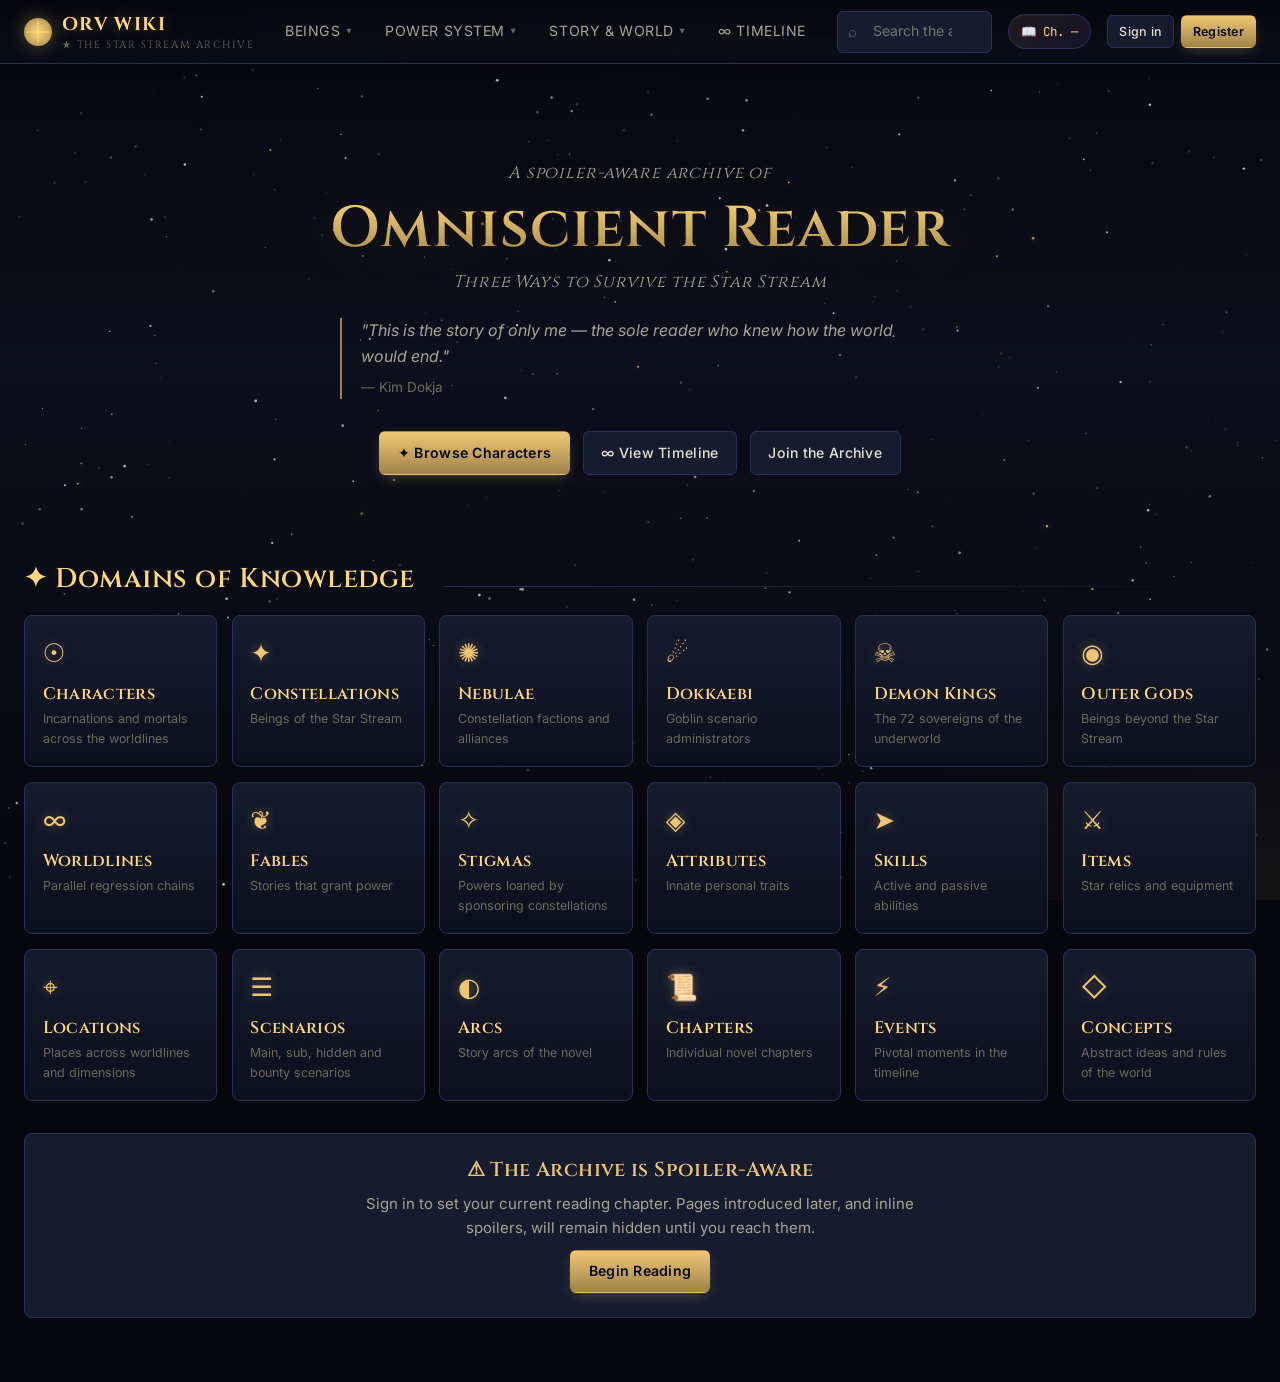
==== commit fe70d0f0: "HTML organisation update - ten 2800 riadkovy HTML uz bol trochu moc" ====
--- a/orv-wiki-frontend.html
+++ b/orv-wiki-frontend.html
@@ -7,822 +7,7 @@
 <link rel="preconnect" href="https://fonts.googleapis.com">
 <link rel="preconnect" href="https://fonts.gstatic.com" crossorigin>
 <link href="https://fonts.googleapis.com/css2?family=Cinzel:wght@400;500;600;700&family=Inter:wght@300;400;500;600;700&family=JetBrains+Mono:wght@400;500&display=swap" rel="stylesheet">
-<style>
-:root{
-  --void:#06070d;
-  --space:#0c0f1c;
-  --night:#11142a;
-  --panel:#161b2e;
-  --panel-2:#1c2240;
-  --panel-3:#252b4d;
-  --border:#2a3158;
-  --border-bright:#3d4670;
-  --gold:#f0c674;
-  --gold-bright:#ffd97c;
-  --gold-dim:#a08348;
-  --gold-glow:rgba(240,198,116,.35);
-  --text:#e6e2d3;
-  --text-2:#a8a496;
-  --text-3:#6c6a5d;
-  --purple:#8b5cf6;
-  --cyan:#5eead4;
-  --crimson:#c4504c;
-  --danger:#ef4444;
-  --success:#22c55e;
-  --spoiler-bg:#1a1325;
-  --spoiler-border:#3a2960;
-  --shadow-lg:0 12px 40px -8px rgba(0,0,0,.6),0 4px 12px -2px rgba(0,0,0,.4);
-  --shadow-glow:0 0 24px -4px var(--gold-glow);
-  --serif:'Cinzel',Georgia,serif;
-  --sans:'Inter',-apple-system,system-ui,sans-serif;
-  --mono:'JetBrains Mono',Menlo,monospace;
-}
-*{box-sizing:border-box;margin:0;padding:0}
-html,body{height:100%}
-body{
-  font-family:var(--sans);
-  font-size:15px;
-  line-height:1.6;
-  color:var(--text);
-  background:var(--void);
-  overflow-x:hidden;
-  min-height:100vh;
-  position:relative;
-}
-body::before{
-  content:'';
-  position:fixed;inset:0;
-  background:
-    radial-gradient(ellipse 80% 50% at 50% -20%,rgba(139,92,246,.12),transparent 60%),
-    radial-gradient(ellipse 60% 40% at 100% 100%,rgba(240,198,116,.06),transparent 60%),
-    linear-gradient(180deg,var(--void) 0%,var(--space) 40%,var(--void) 100%);
-  z-index:-2;
-  pointer-events:none;
-}
-#starfield{position:fixed;inset:0;z-index:-1;pointer-events:none}
-::selection{background:var(--gold);color:var(--void)}
-::-webkit-scrollbar{width:10px;height:10px}
-::-webkit-scrollbar-track{background:var(--space)}
-::-webkit-scrollbar-thumb{background:var(--panel-3);border-radius:6px}
-::-webkit-scrollbar-thumb:hover{background:var(--gold-dim)}
-
-/* Typography */
-h1,h2,h3,h4{font-family:var(--serif);font-weight:600;line-height:1.2;letter-spacing:.02em}
-h1{font-size:2.4rem;color:var(--gold)}
-h2{font-size:1.7rem;color:var(--gold-bright)}
-h3{font-size:1.25rem;color:var(--gold)}
-h4{font-size:1.05rem;color:var(--text)}
-a{color:var(--gold);text-decoration:none;transition:color .15s}
-a:hover{color:var(--gold-bright);text-shadow:0 0 12px var(--gold-glow)}
-p{margin-bottom:.8em}
-code{font-family:var(--mono);font-size:.9em;background:var(--panel);padding:1px 6px;border-radius:3px;color:var(--cyan)}
-hr{border:none;height:1px;background:linear-gradient(90deg,transparent,var(--border),transparent);margin:1.5rem 0}
-
-/* Header */
-header.site{
-  position:sticky;top:0;z-index:100;
-  background:linear-gradient(180deg,rgba(6,7,13,.95),rgba(12,15,28,.85));
-  backdrop-filter:blur(12px);
-  -webkit-backdrop-filter:blur(12px);
-  border-bottom:1px solid var(--border);
-  box-shadow:0 4px 20px rgba(0,0,0,.4);
-}
-.nav{
-  display:flex;align-items:center;
-  max-width:1400px;margin:0 auto;
-  padding:.6rem 1.5rem;gap:1rem;
-}
-.brand{
-  display:flex;align-items:center;gap:.6rem;
-  font-family:var(--serif);font-weight:700;font-size:1.15rem;
-  color:var(--gold-bright);letter-spacing:.08em;text-transform:uppercase;
-  cursor:pointer;user-select:none;
-  text-shadow:0 0 16px var(--gold-glow);
-  white-space:nowrap;
-}
-.brand-mark{
-  display:inline-block;width:28px;height:28px;
-  background:radial-gradient(circle,var(--gold-bright),var(--gold-dim));
-  border-radius:50%;position:relative;
-  box-shadow:0 0 18px var(--gold-glow);
-}
-.brand-mark::before,.brand-mark::after{
-  content:'';position:absolute;left:50%;top:50%;
-  width:80%;height:1px;background:var(--gold-bright);
-  transform:translate(-50%,-50%);
-}
-.brand-mark::after{transform:translate(-50%,-50%) rotate(90deg)}
-.brand-tag{font-size:.65rem;color:var(--text-3);font-weight:400;letter-spacing:.15em;display:block;margin-top:-2px}
-
-.menubar{display:flex;align-items:center;gap:.25rem;flex-wrap:wrap}
-.menu{position:relative}
-.menu-btn{
-  background:none;border:1px solid transparent;color:var(--text-2);
-  padding:.5rem .85rem;font:inherit;font-size:.88rem;
-  cursor:pointer;border-radius:6px;
-  display:inline-flex;align-items:center;gap:.35rem;
-  letter-spacing:.04em;text-transform:uppercase;
-  transition:all .15s;
-}
-.menu-btn:hover,.menu.open .menu-btn{
-  color:var(--gold-bright);
-  background:var(--panel);
-  border-color:var(--border);
-}
-.menu-btn .caret{font-size:.65rem;opacity:.6;transition:transform .2s}
-.menu.open .caret{transform:rotate(180deg)}
-
-.menu-panel{
-  position:absolute;top:calc(100% + 8px);left:0;
-  min-width:220px;
-  background:linear-gradient(180deg,var(--panel),var(--space));
-  border:1px solid var(--border-bright);
-  border-radius:8px;
-  padding:.4rem;
-  box-shadow:var(--shadow-lg),0 0 30px -10px var(--gold-glow);
-  opacity:0;transform:translateY(-6px);pointer-events:none;
-  transition:all .18s ease-out;
-  z-index:120;
-}
-.menu.open .menu-panel{opacity:1;transform:translateY(0);pointer-events:auto}
-.menu-item{
-  display:flex;align-items:center;gap:.65rem;
-  padding:.55rem .75rem;border-radius:5px;
-  color:var(--text);font-size:.88rem;
-  cursor:pointer;transition:all .12s;
-  background:none;border:none;width:100%;text-align:left;
-  font-family:inherit;
-}
-.menu-item:hover{background:var(--panel-3);color:var(--gold-bright)}
-.menu-item .icon{
-  width:22px;height:22px;
-  display:inline-flex;align-items:center;justify-content:center;
-  color:var(--gold);font-size:1rem;
-  background:rgba(240,198,116,.08);
-  border-radius:4px;
-  flex-shrink:0;
-}
-.menu-divider{height:1px;background:var(--border);margin:.4rem 0}
-.menu-label{
-  padding:.45rem .75rem .25rem;font-size:.65rem;
-  color:var(--text-3);text-transform:uppercase;letter-spacing:.12em;
-}
-
-.search-wrap{flex:1;max-width:340px;position:relative}
-.search-input{
-  width:100%;padding:.55rem 2.4rem .55rem 2.2rem;
-  background:var(--panel);
-  border:1px solid var(--border);
-  border-radius:6px;
-  color:var(--text);font:inherit;font-size:.88rem;
-  transition:all .15s;
-}
-.search-input:focus{
-  outline:none;
-  border-color:var(--gold-dim);
-  box-shadow:0 0 0 3px rgba(240,198,116,.12);
-}
-.search-icon{
-  position:absolute;left:.7rem;top:50%;transform:translateY(-50%);
-  color:var(--text-3);pointer-events:none;font-size:.95rem;
-}
-.search-results{
-  position:absolute;top:calc(100% + 6px);left:0;right:0;
-  background:linear-gradient(180deg,var(--panel),var(--space));
-  border:1px solid var(--border-bright);border-radius:8px;
-  max-height:60vh;overflow-y:auto;
-  box-shadow:var(--shadow-lg);
-  z-index:130;
-}
-.search-result{
-  padding:.6rem .8rem;cursor:pointer;
-  border-bottom:1px solid var(--border);
-  display:flex;align-items:center;gap:.6rem;
-}
-.search-result:last-child{border:none}
-.search-result:hover{background:var(--panel-3)}
-.search-result .meta{font-size:.7rem;color:var(--text-3);text-transform:uppercase;letter-spacing:.08em}
-
-.chapter-pill{
-  display:inline-flex;align-items:center;gap:.4rem;
-  padding:.4rem .75rem;
-  background:linear-gradient(135deg,rgba(240,198,116,.1),rgba(139,92,246,.1));
-  border:1px solid var(--border);
-  border-radius:20px;font-size:.78rem;
-  color:var(--gold-bright);cursor:pointer;
-  transition:all .15s;white-space:nowrap;
-  font-family:var(--mono);
-}
-.chapter-pill:hover{
-  border-color:var(--gold-dim);
-  box-shadow:0 0 16px rgba(240,198,116,.2);
-}
-
-.user-btn{
-  display:inline-flex;align-items:center;gap:.5rem;
-  background:var(--panel);border:1px solid var(--border);
-  color:var(--text);padding:.4rem .85rem;
-  border-radius:6px;cursor:pointer;font:inherit;font-size:.85rem;
-  transition:all .15s;
-}
-.user-btn:hover{border-color:var(--gold-dim);color:var(--gold-bright)}
-.user-avatar{
-  width:24px;height:24px;border-radius:50%;
-  background:linear-gradient(135deg,var(--purple),var(--gold));
-  display:inline-flex;align-items:center;justify-content:center;
-  font-size:.7rem;font-weight:700;color:var(--void);
-}
-.notif-dot{
-  position:absolute;top:-2px;right:-2px;
-  width:8px;height:8px;border-radius:50%;
-  background:var(--crimson);
-  box-shadow:0 0 8px var(--crimson);
-}
-.notif-btn{position:relative}
-
-/* Buttons */
-.btn{
-  display:inline-flex;align-items:center;justify-content:center;gap:.5rem;
-  padding:.6rem 1.1rem;border-radius:6px;
-  font:inherit;font-size:.88rem;font-weight:500;
-  cursor:pointer;transition:all .15s;
-  border:1px solid transparent;
-  letter-spacing:.02em;text-decoration:none;
-  white-space:nowrap;
-}
-.btn-primary{
-  background:linear-gradient(180deg,var(--gold),var(--gold-dim));
-  color:var(--void);font-weight:600;
-  box-shadow:0 4px 14px -4px var(--gold-glow);
-}
-.btn-primary:hover{
-  background:linear-gradient(180deg,var(--gold-bright),var(--gold));
-  box-shadow:0 6px 20px -4px var(--gold-glow);
-  transform:translateY(-1px);
-}
-.btn-secondary{
-  background:var(--panel);border-color:var(--border);
-  color:var(--text);
-}
-.btn-secondary:hover{border-color:var(--gold-dim);color:var(--gold-bright)}
-.btn-ghost{background:transparent;color:var(--text-2)}
-.btn-ghost:hover{background:var(--panel);color:var(--gold-bright)}
-.btn-danger{background:var(--panel);color:var(--danger);border-color:rgba(239,68,68,.3)}
-.btn-danger:hover{background:rgba(239,68,68,.1);border-color:var(--danger)}
-.btn-sm{padding:.35rem .7rem;font-size:.78rem}
-.btn:disabled{opacity:.5;cursor:not-allowed;transform:none}
-
-/* Layout */
-main.app{
-  max-width:1400px;margin:0 auto;
-  padding:2rem 1.5rem 4rem;
-  min-height:calc(100vh - 70px);
-}
-.view{animation:fadeIn .35s ease-out}
-@keyframes fadeIn{from{opacity:0;transform:translateY(8px)}to{opacity:1;transform:none}}
-
-.crumbs{
-  display:flex;align-items:center;gap:.4rem;
-  font-size:.8rem;color:var(--text-3);
-  margin-bottom:1.2rem;
-  text-transform:uppercase;letter-spacing:.08em;
-}
-.crumbs a{color:var(--text-2)}
-.crumbs .sep{color:var(--text-3);opacity:.5}
-
-/* Hero / Home */
-.hero{
-  text-align:center;
-  padding:4rem 1rem 3rem;
-  position:relative;
-}
-.hero h1{
-  font-size:clamp(2.2rem,5vw,3.6rem);
-  background:linear-gradient(180deg,var(--gold-bright),var(--gold-dim));
-  -webkit-background-clip:text;background-clip:text;
-  -webkit-text-fill-color:transparent;
-  margin-bottom:.4rem;
-  text-shadow:0 0 60px rgba(240,198,116,.2);
-}
-.hero .sub{
-  font-family:var(--serif);font-style:italic;
-  color:var(--text-2);font-size:1.05rem;
-  letter-spacing:.05em;margin-bottom:.4rem;
-}
-.hero .quote{
-  max-width:600px;margin:1.4rem auto 0;
-  color:var(--text-2);font-style:italic;font-size:1rem;
-  border-left:2px solid var(--gold-dim);
-  padding-left:1.2rem;text-align:left;
-}
-.hero .quote-author{display:block;margin-top:.5rem;color:var(--text-3);font-size:.85rem;font-style:normal}
-.hero-cta{
-  margin-top:2rem;display:flex;gap:.8rem;justify-content:center;flex-wrap:wrap;
-}
-
-.section-title{
-  display:flex;align-items:baseline;justify-content:space-between;
-  margin:2.5rem 0 1.2rem;gap:1rem;flex-wrap:wrap;
-}
-.section-title h2{
-  display:flex;align-items:center;gap:.6rem;
-}
-.section-title .ornament{
-  flex:1;height:1px;
-  background:linear-gradient(90deg,var(--border),transparent);
-  margin-left:.8rem;min-width:40px;
-}
-
-/* Category grid (home) */
-.cat-grid{
-  display:grid;
-  grid-template-columns:repeat(auto-fill,minmax(180px,1fr));
-  gap:.9rem;
-}
-.cat-tile{
-  position:relative;
-  background:linear-gradient(180deg,var(--panel),var(--space));
-  border:1px solid var(--border);
-  border-radius:8px;padding:1.1rem;
-  cursor:pointer;transition:all .2s;
-  overflow:hidden;
-}
-.cat-tile::before{
-  content:'';position:absolute;inset:0;
-  background:radial-gradient(circle at 80% 0%,var(--gold-glow),transparent 50%);
-  opacity:0;transition:opacity .25s;
-}
-.cat-tile:hover{
-  border-color:var(--gold-dim);
-  transform:translateY(-2px);
-  box-shadow:0 8px 24px -8px rgba(0,0,0,.6),0 0 24px -8px var(--gold-glow);
-}
-.cat-tile:hover::before{opacity:1}
-.cat-tile .glyph{
-  display:inline-block;font-size:1.6rem;color:var(--gold);
-  margin-bottom:.6rem;
-  text-shadow:0 0 12px var(--gold-glow);
-  position:relative;
-}
-.cat-tile h4{font-family:var(--serif);font-size:1.05rem;color:var(--gold-bright);margin-bottom:.3rem;position:relative}
-.cat-tile p{color:var(--text-3);font-size:.78rem;margin:0;position:relative}
-
-/* Page grid (lists) */
-.page-grid{
-  display:grid;
-  grid-template-columns:repeat(auto-fill,minmax(260px,1fr));
-  gap:1rem;
-}
-.page-card{
-  background:linear-gradient(180deg,var(--panel),var(--space));
-  border:1px solid var(--border);
-  border-radius:8px;padding:1rem 1.1rem;
-  cursor:pointer;transition:all .18s;
-  display:flex;flex-direction:column;
-  position:relative;
-}
-.page-card:hover{
-  border-color:var(--gold-dim);
-  transform:translateY(-2px);
-  box-shadow:0 6px 20px -6px rgba(0,0,0,.6),0 0 16px -6px var(--gold-glow);
-}
-.page-card .type{
-  font-size:.65rem;color:var(--gold-dim);
-  text-transform:uppercase;letter-spacing:.15em;
-  margin-bottom:.3rem;
-}
-.page-card h3{
-  font-family:var(--serif);font-size:1.1rem;color:var(--gold-bright);
-  margin-bottom:.4rem;line-height:1.3;
-}
-.page-card .desc{
-  color:var(--text-2);font-size:.85rem;
-  flex:1;
-  display:-webkit-box;-webkit-line-clamp:3;-webkit-box-orient:vertical;
-  overflow:hidden;
-}
-.page-card .footer{
-  display:flex;justify-content:space-between;align-items:center;
-  margin-top:.7rem;padding-top:.7rem;
-  border-top:1px solid var(--border);
-  font-size:.72rem;color:var(--text-3);
-}
-.page-card .ch{font-family:var(--mono);color:var(--gold-dim)}
-
-/* Pagination */
-.pagination{
-  display:flex;justify-content:center;align-items:center;
-  gap:.4rem;margin-top:2rem;flex-wrap:wrap;
-}
-.pagination .info{color:var(--text-3);font-size:.85rem;margin:0 .8rem;font-family:var(--mono)}
-
-/* Page detail */
-.detail-layout{
-  display:grid;
-  grid-template-columns:minmax(0,1fr) 320px;
-  gap:2rem;
-}
-@media(max-width:900px){.detail-layout{grid-template-columns:1fr}}
-
-.detail-header{
-  background:linear-gradient(135deg,var(--panel) 0%,var(--space) 100%);
-  border:1px solid var(--border);
-  border-top:2px solid var(--gold-dim);
-  border-radius:8px;padding:1.6rem 1.8rem;
-  margin-bottom:1.4rem;position:relative;overflow:hidden;
-}
-.detail-header::before{
-  content:'';position:absolute;top:0;right:0;
-  width:200px;height:200px;
-  background:radial-gradient(circle,var(--gold-glow),transparent 70%);
-  pointer-events:none;
-}
-.detail-header .type{
-  font-size:.72rem;color:var(--gold-dim);
-  text-transform:uppercase;letter-spacing:.18em;
-  margin-bottom:.4rem;font-weight:600;
-}
-.detail-header h1{font-size:2.2rem;margin-bottom:.6rem;position:relative}
-.detail-header .summary{color:var(--text-2);font-size:1rem;max-width:780px;position:relative}
-.detail-header .meta-row{
-  display:flex;gap:1.2rem;flex-wrap:wrap;
-  margin-top:1rem;font-size:.8rem;color:var(--text-3);
-  position:relative;
-}
-.detail-header .meta-row span{display:inline-flex;align-items:center;gap:.4rem}
-.detail-header .meta-row strong{color:var(--gold);font-family:var(--mono);font-weight:500}
-
-.detail-body{
-  background:var(--panel);
-  border:1px solid var(--border);
-  border-radius:8px;padding:1.6rem 1.8rem;
-  margin-bottom:1.4rem;
-}
-.detail-body h2{margin-top:1.6rem;margin-bottom:.6rem;font-size:1.4rem}
-.detail-body h2:first-child{margin-top:0}
-.detail-body p{color:var(--text);margin-bottom:1em}
-
-.field-row{
-  display:grid;grid-template-columns:160px 1fr;gap:1rem;
-  padding:.6rem 0;border-bottom:1px solid var(--border);
-  font-size:.92rem;
-}
-.field-row:last-child{border-bottom:none}
-.field-label{color:var(--text-3);text-transform:uppercase;font-size:.72rem;letter-spacing:.1em;padding-top:2px}
-.field-value{color:var(--text)}
-
-/* Sidebar */
-.sidebar{display:flex;flex-direction:column;gap:1rem}
-.side-card{
-  background:var(--panel);
-  border:1px solid var(--border);
-  border-radius:8px;padding:1rem 1.1rem;
-}
-.side-card h4{
-  font-size:.78rem;color:var(--gold-dim);
-  text-transform:uppercase;letter-spacing:.12em;
-  margin-bottom:.7rem;font-family:var(--sans);font-weight:600;
-}
-.side-card .row{
-  display:flex;justify-content:space-between;
-  font-size:.85rem;padding:.3rem 0;
-  border-bottom:1px dashed var(--border);
-}
-.side-card .row:last-child{border:none}
-.side-card .row .k{color:var(--text-3)}
-.side-card .row .v{color:var(--text);font-family:var(--mono);font-size:.82rem}
-
-/* Spoiler — three states.
-   - .spoiler.hidden   server stripped the body; client shows a chip
-   - .spoiler.revealed user has reached the reveal chapter; subtle highlight
-   - .spoiler.peek     transient class added on hover/click to expose content
-                       (used only for revealed spoilers; hidden ones never
-                       have content to show on the client) */
-.spoiler{
-  position:relative;
-  border-radius:4px;
-  letter-spacing:.02em;
-}
-.spoiler.hidden{
-  display:inline-block;
-  background:var(--spoiler-bg);
-  border:1px solid var(--spoiler-border);
-  padding:1px 9px;
-  color:var(--purple);font-family:var(--mono);font-size:.82rem;
-  cursor:not-allowed;user-select:none;
-  vertical-align:baseline;
-}
-.spoiler.hidden::before{
-  content:'⚠';margin-right:.4rem;font-size:.9em;
-}
-.spoiler.revealed{
-  display:inline;
-  padding:1px 6px;
-  background:linear-gradient(90deg,rgba(240,198,116,.08),rgba(139,92,246,.08));
-  border:1px solid rgba(240,198,116,.25);
-  color:var(--text);
-  cursor:help;
-}
-.spoiler.revealed::before{
-  content:'';position:absolute;left:-2px;top:0;bottom:0;width:2px;
-  background:var(--gold-bright);box-shadow:0 0 6px var(--gold-glow);
-}
-.spoiler.revealed[data-ch]::after{
-  content:'ch.' attr(data-ch);
-  font-family:var(--mono);font-size:.66rem;
-  color:var(--gold-dim);margin-left:.35rem;
-  vertical-align:super;letter-spacing:0;
-  opacity:.7;
-}
-/* Hidden-content banner shown above any field with hidden spoilers. */
-.spoiler-banner{
-  margin-top:.8rem;padding:.7rem .9rem;
-  background:var(--spoiler-bg);
-  border:1px dashed var(--spoiler-border);
-  border-radius:6px;
-  font-size:.83rem;color:var(--purple);
-  display:flex;align-items:center;gap:.5rem;
-}
-.spoiler-banner::before{ content:'✦';font-size:1rem;color:var(--gold-bright); }
-
-/* Comments */
-.comment-thread{margin-top:.5rem}
-.comment{
-  border-left:2px solid var(--border);
-  padding:.8rem 0 .8rem 1rem;
-  margin-bottom:.4rem;
-}
-.comment-head{
-  display:flex;align-items:center;gap:.6rem;
-  margin-bottom:.4rem;font-size:.82rem;
-}
-.comment-head .author{color:var(--gold-bright);font-weight:500}
-.comment-head .ch-tag{
-  font-family:var(--mono);font-size:.72rem;
-  color:var(--gold-dim);background:var(--panel-2);
-  padding:1px 7px;border-radius:10px;
-}
-.comment-head .ago{color:var(--text-3)}
-.comment-body{color:var(--text);font-size:.93rem;margin-bottom:.5rem;white-space:pre-wrap}
-.comment-body.deleted{color:var(--text-3);font-style:italic}
-.comment-actions{display:flex;align-items:center;gap:.3rem;flex-wrap:wrap}
-.react-btn{
-  background:var(--panel);border:1px solid var(--border);
-  color:var(--text-2);padding:2px 8px;
-  border-radius:12px;cursor:pointer;
-  font:inherit;font-size:.78rem;
-  display:inline-flex;align-items:center;gap:.3rem;
-  transition:all .12s;
-}
-.react-btn:hover{border-color:var(--gold-dim);color:var(--gold-bright)}
-.react-btn.active{background:rgba(240,198,116,.15);border-color:var(--gold-dim);color:var(--gold-bright)}
-.react-btn .count{color:var(--text-3);font-family:var(--mono);font-size:.74rem}
-.react-btn.active .count{color:var(--gold-bright)}
-.comment-children{margin-left:1.2rem;margin-top:.3rem;border-left:1px dashed var(--border);padding-left:.6rem}
-
-.comment-form{
-  background:var(--space);border:1px solid var(--border);
-  border-radius:6px;padding:.8rem;margin-bottom:1rem;
-}
-.comment-form textarea{
-  width:100%;background:var(--panel);
-  border:1px solid var(--border);border-radius:5px;
-  color:var(--text);font:inherit;font-size:.9rem;
-  padding:.6rem;resize:vertical;min-height:60px;
-}
-.comment-form textarea:focus{outline:none;border-color:var(--gold-dim)}
-.comment-form-actions{display:flex;justify-content:flex-end;gap:.5rem;margin-top:.6rem}
-
-/* Modal */
-.modal-backdrop{
-  position:fixed;inset:0;
-  background:rgba(6,7,13,.85);
-  backdrop-filter:blur(4px);
-  z-index:1000;
-  display:flex;align-items:center;justify-content:center;
-  padding:1rem;
-  animation:fadeIn .2s;
-}
-.modal{
-  background:linear-gradient(180deg,var(--panel),var(--space));
-  border:1px solid var(--border-bright);
-  border-top:2px solid var(--gold);
-  border-radius:10px;
-  padding:1.8rem;
-  max-width:480px;width:100%;
-  max-height:90vh;overflow-y:auto;
-  box-shadow:var(--shadow-lg),0 0 60px -10px var(--gold-glow);
-  animation:modalIn .25s ease-out;
-}
-.modal.lg{max-width:680px}
-@keyframes modalIn{from{opacity:0;transform:scale(.95) translateY(-12px)}to{opacity:1;transform:none}}
-.modal h2{margin-bottom:.4rem}
-.modal .modal-sub{color:var(--text-2);font-size:.9rem;margin-bottom:1.2rem}
-.modal-close{
-  position:absolute;top:1rem;right:1rem;
-  background:none;border:none;color:var(--text-3);
-  font-size:1.4rem;cursor:pointer;line-height:1;
-  width:32px;height:32px;border-radius:50%;
-  display:inline-flex;align-items:center;justify-content:center;
-}
-.modal-close:hover{background:var(--panel-2);color:var(--gold-bright)}
-
-.field{margin-bottom:1rem}
-.field label{
-  display:block;font-size:.78rem;color:var(--text-2);
-  text-transform:uppercase;letter-spacing:.08em;
-  margin-bottom:.35rem;
-}
-.field input,.field textarea,.field select{
-  width:100%;background:var(--space);
-  border:1px solid var(--border);border-radius:5px;
-  color:var(--text);font:inherit;font-size:.95rem;
-  padding:.55rem .75rem;
-}
-.field input:focus,.field textarea:focus,.field select:focus{
-  outline:none;border-color:var(--gold-dim);
-  box-shadow:0 0 0 3px rgba(240,198,116,.1);
-}
-.field textarea{resize:vertical;min-height:80px}
-.field-error{color:var(--danger);font-size:.78rem;margin-top:.3rem}
-.modal-actions{display:flex;justify-content:flex-end;gap:.6rem;margin-top:1.2rem}
-.tabs{
-  display:flex;gap:.3rem;margin-bottom:1.2rem;
-  border-bottom:1px solid var(--border);
-}
-.tab{
-  background:none;border:none;color:var(--text-2);
-  padding:.6rem 1rem;font:inherit;font-size:.88rem;
-  cursor:pointer;position:relative;
-  border-bottom:2px solid transparent;margin-bottom:-1px;
-}
-.tab.active{color:var(--gold-bright);border-bottom-color:var(--gold)}
-
-/* Toast */
-#toast-root{
-  position:fixed;bottom:1.5rem;right:1.5rem;
-  z-index:2000;display:flex;flex-direction:column;gap:.6rem;
-  pointer-events:none;
-}
-.toast{
-  background:var(--panel);border:1px solid var(--border-bright);
-  border-radius:6px;padding:.7rem 1rem;
-  font-size:.88rem;color:var(--text);
-  box-shadow:var(--shadow-lg);min-width:240px;max-width:380px;
-  animation:toastIn .25s ease-out;pointer-events:auto;
-  border-left:3px solid var(--gold);
-}
-.toast.error{border-left-color:var(--danger)}
-.toast.success{border-left-color:var(--success)}
-@keyframes toastIn{from{opacity:0;transform:translateX(40px)}to{opacity:1;transform:none}}
-
-/* Loading */
-.loader{
-  display:flex;align-items:center;justify-content:center;
-  padding:3rem;color:var(--gold);
-}
-.loader-spinner{
-  width:32px;height:32px;
-  border:2px solid var(--border);
-  border-top-color:var(--gold);
-  border-radius:50%;
-  animation:spin 1s linear infinite;
-}
-@keyframes spin{to{transform:rotate(360deg)}}
-
-.empty{
-  text-align:center;padding:3rem 1rem;
-  color:var(--text-3);
-}
-.empty .glyph{font-size:3rem;color:var(--gold-dim);margin-bottom:.6rem;opacity:.5}
-.empty h3{color:var(--text-2);margin-bottom:.4rem}
-
-/* Tags */
-.tag{
-  display:inline-block;
-  background:var(--panel-2);border:1px solid var(--border);
-  color:var(--text-2);padding:1px 8px;
-  border-radius:10px;font-size:.72rem;
-  margin-right:.3rem;
-}
-
-/* Notifications drawer */
-.drawer-overlay{
-  position:fixed;inset:0;background:rgba(0,0,0,.5);
-  z-index:999;animation:fadeIn .2s;
-}
-.drawer{
-  position:fixed;top:0;right:0;bottom:0;
-  width:380px;max-width:100vw;
-  background:linear-gradient(180deg,var(--space),var(--void));
-  border-left:1px solid var(--border-bright);
-  z-index:1000;
-  display:flex;flex-direction:column;
-  animation:drawerIn .3s ease-out;
-}
-@keyframes drawerIn{from{transform:translateX(100%)}to{transform:none}}
-.drawer-head{
-  padding:1.2rem 1.4rem;border-bottom:1px solid var(--border);
-  display:flex;justify-content:space-between;align-items:center;
-}
-.drawer-head h3{margin:0}
-.drawer-body{flex:1;overflow-y:auto;padding:.6rem}
-.notif-item{
-  padding:.8rem 1rem;border-radius:6px;cursor:pointer;
-  margin-bottom:.3rem;border-left:2px solid var(--border);
-}
-.notif-item:hover{background:var(--panel)}
-.notif-item.unread{border-left-color:var(--gold);background:rgba(240,198,116,.04)}
-.notif-item .type{
-  font-size:.7rem;color:var(--gold-dim);
-  text-transform:uppercase;letter-spacing:.08em;margin-bottom:.2rem;
-}
-.notif-item .body{font-size:.88rem;color:var(--text)}
-.notif-item .time{font-size:.7rem;color:var(--text-3);margin-top:.3rem}
-
-/* Timeline */
-.timeline-controls{
-  display:flex;gap:1rem;align-items:center;flex-wrap:wrap;
-  margin-bottom:1.2rem;
-  background:var(--panel);border:1px solid var(--border);
-  border-radius:8px;padding:.8rem 1rem;
-}
-.timeline-controls label{font-size:.78rem;color:var(--text-2);text-transform:uppercase;letter-spacing:.06em}
-.timeline-controls input,.timeline-controls select{
-  background:var(--space);border:1px solid var(--border);
-  color:var(--text);padding:.4rem .6rem;border-radius:5px;
-  font:inherit;font-size:.88rem;
-}
-.timeline-canvas{
-  background:linear-gradient(180deg,var(--space),var(--void));
-  border:1px solid var(--border);border-radius:8px;
-  padding:1rem;overflow:auto;
-  position:relative;
-}
-.timeline-svg{display:block;min-width:100%}
-.tl-lane-header{font-family:var(--serif);font-size:.85rem;fill:var(--gold-bright);font-weight:600}
-.tl-lane-line{stroke:var(--border-bright);stroke-width:1;stroke-dasharray:4 4}
-.tl-event{cursor:pointer;transition:all .15s}
-.tl-event circle{fill:var(--panel-3);stroke:var(--gold-dim);stroke-width:1.5;transition:all .15s}
-.tl-event.major circle{fill:var(--gold);stroke:var(--gold-bright);stroke-width:2}
-.tl-event.pivotal circle{fill:var(--gold-bright);stroke:var(--gold-bright);stroke-width:2.5;filter:drop-shadow(0 0 6px var(--gold-glow))}
-.tl-event:hover circle{r:8;fill:var(--gold-bright)}
-.tl-event-label{fill:var(--text-2);font-size:11px;font-family:var(--sans)}
-.tl-event:hover .tl-event-label{fill:var(--gold-bright)}
-.tl-conn{fill:none;stroke:var(--purple);stroke-width:1.2;opacity:.55;stroke-dasharray:3 3}
-.tl-conn.regression{stroke:var(--gold);opacity:.7}
-.tl-conn.causality{stroke:var(--cyan);opacity:.6}
-.tl-conn.migration{stroke:var(--purple);opacity:.7;stroke-dasharray:none}
-.tl-conn.prophecy{stroke:var(--crimson);opacity:.6}
-.tl-axis-label{fill:var(--text-3);font-size:10px;font-family:var(--mono)}
-.tl-legend{
-  display:flex;gap:1.2rem;flex-wrap:wrap;
-  font-size:.78rem;color:var(--text-2);
-  margin-top:.8rem;padding:.6rem 1rem;
-  background:var(--panel);border:1px solid var(--border);
-  border-radius:6px;
-}
-.tl-legend-item{display:inline-flex;align-items:center;gap:.4rem}
-.tl-legend-swatch{width:18px;height:2px;border-radius:1px}
-
-/* Edit suggestion / status */
-.status-badge{
-  display:inline-block;padding:2px 10px;
-  border-radius:10px;font-size:.7rem;
-  text-transform:uppercase;letter-spacing:.08em;
-  font-family:var(--mono);
-}
-.status-pending{background:rgba(240,198,116,.15);color:var(--gold-bright);border:1px solid var(--gold-dim)}
-.status-approved{background:rgba(34,197,94,.15);color:var(--success);border:1px solid rgba(34,197,94,.4)}
-.status-rejected{background:rgba(239,68,68,.15);color:var(--danger);border:1px solid rgba(239,68,68,.4)}
-
-.bookmark-btn.active{
-  background:linear-gradient(180deg,var(--gold),var(--gold-dim));
-  color:var(--void);border-color:transparent;
-}
-.bookmark-btn.active::before{content:'★ '}
-.bookmark-btn::before{content:'☆ '}
-
-/* Tooltip */
-.tooltip{
-  position:absolute;background:var(--panel);
-  border:1px solid var(--gold-dim);border-radius:5px;
-  padding:.5rem .7rem;font-size:.82rem;color:var(--text);
-  pointer-events:none;z-index:200;max-width:280px;
-  box-shadow:var(--shadow-lg);
-  font-family:var(--sans);
-}
-.tooltip h5{font-family:var(--serif);color:var(--gold-bright);font-size:.9rem;margin-bottom:.2rem}
-.tooltip .meta{color:var(--text-3);font-size:.7rem;font-family:var(--mono)}
-
-/* Mobile */
-@media(max-width:880px){
-  .nav{flex-wrap:wrap;gap:.6rem}
-  .menubar{order:99;width:100%;justify-content:center}
-  .search-wrap{order:50;flex-basis:100%;max-width:none}
-  .field-row{grid-template-columns:1fr}
-}
-</style>
+<link rel="stylesheet" href="styles.css">
 </head>
 <body>
 
@@ -863,1807 +48,35 @@
 <div id="drawer-root"></div>
 <div id="tooltip-root"></div>
 
-<script>
-'use strict';
-
-/* ============================================================
-   STATE
-============================================================ */
-const State = {
-  // Persisted preferences are loaded from localStorage on first paint and
-  // re-saved whenever they change (see savePrefs()).
-  apiBase: localStorage.getItem('orv.apiBase') || 'https://localhost:7138',
-  ignoreSpoilers: localStorage.getItem('orv.ignoreSpoilers') === '1',
-  token: null,
-  user: null,
-  view: { type: 'home', params: {} },
-  notifUnread: 0,
-  searchTimeout: null,
-};
-
-function savePrefs() {
-  localStorage.setItem('orv.apiBase', State.apiBase);
-  localStorage.setItem('orv.ignoreSpoilers', State.ignoreSpoilers ? '1' : '0');
-}
-
-/* ============================================================
-   CONFIG
-   ENTITY_TYPES drives the menubar, page-card glyphs, and the
-   "fetch the entity-specific endpoint to surface narrative fields"
-   logic in renderPage(). `endpoint` is a base path that supports
-   `/by-slug/{slug}`; `narratives` lists the RenderedContent fields
-   on the entity DTO that should appear under their own heading.
-============================================================ */
-const ENTITY_TYPES = {
-  character:   { plural:'Characters',   single:'Character',     glyph:'☉', desc:'Incarnations and mortals across the worldlines',
-                 endpoint:'/api/characters', narratives:[['biography','Biography']] },
-  constellation:{plural:'Constellations',single:'Constellation', glyph:'✦', desc:'Beings of the Star Stream',
-                 endpoint:'/api/constellations', narratives:[['description','Description']] },
-  nebula:      { plural:'Nebulae',      single:'Nebula',        glyph:'✺', desc:'Constellation factions and alliances',
-                 endpoint:'/api/nebulae', narratives:[['description','Description']] },
-  dokkaebi:    { plural:'Dokkaebi',     single:'Dokkaebi',      glyph:'☄', desc:'Goblin scenario administrators',
-                 endpoint:'/api/dokkaebi', narratives:[['speciality','Speciality']] },
-  demon_king:  { plural:'Demon Kings',  single:'Demon King',    glyph:'☠', desc:'The 72 sovereigns of the underworld',
-                 endpoint:'/api/demon-kings', narratives:[['description','Description']] },
-  outer_god:   { plural:'Outer Gods',   single:'Outer God',     glyph:'◉', desc:'Beings beyond the Star Stream',
-                 endpoint:'/api/outer-gods', narratives:[['description','Description']] },
-  worldline:   { plural:'Worldlines',   single:'Worldline',     glyph:'∞', desc:'Parallel regression chains',
-                 endpoint:'/api/worldlines', narratives:[['description','Description']] },
-  fable:       { plural:'Fables',       single:'Fable',         glyph:'❦', desc:'Stories that grant power',
-                 endpoint:'/api/fables', narratives:[['title','Title'],['legend','Legend']] },
-  stigma:      { plural:'Stigmas',      single:'Stigma',        glyph:'✧', desc:'Powers loaned by sponsoring constellations',
-                 endpoint:'/api/stigmas', narratives:[['effect','Effect']] },
-  attribute:   { plural:'Attributes',   single:'Attribute',     glyph:'◈', desc:'Innate personal traits',
-                 endpoint:'/api/attributes', narratives:[['effect','Effect']] },
-  skill:       { plural:'Skills',       single:'Skill',         glyph:'➤', desc:'Active and passive abilities',
-                 endpoint:'/api/skills', narratives:[['effect','Effect']] },
-  item:        { plural:'Items',        single:'Item',          glyph:'⚔', desc:'Star relics and equipment',
-                 endpoint:'/api/items', narratives:[['description','Description']] },
-  location:    { plural:'Locations',    single:'Location',      glyph:'⌖', desc:'Places across worldlines and dimensions',
-                 endpoint:'/api/locations', narratives:[['description','Description']] },
-  scenario:    { plural:'Scenarios',    single:'Scenario',      glyph:'☰', desc:'Main, sub, hidden and bounty scenarios',
-                 endpoint:'/api/scenarios', narratives:[['title','Title'],['conditions','Conditions'],['rewards','Rewards'],['penalty','Penalty']] },
-  arc:         { plural:'Arcs',         single:'Arc',           glyph:'◐', desc:'Story arcs of the novel',
-                 endpoint:'/api/arcs', narratives:[['summary','Summary']] },
-  chapter:     { plural:'Chapters',     single:'Chapter',       glyph:'📜', desc:'Individual novel chapters' },
-  event:       { plural:'Events',       single:'Event',         glyph:'⚡', desc:'Pivotal moments in the timeline',
-                 endpoint:'/api/events', narratives:[['title','Title'],['description','Description']] },
-  concept:     { plural:'Concepts',     single:'Concept',       glyph:'◇', desc:'Abstract ideas and rules of the world',
-                 endpoint:'/api/concepts', narratives:[['definition','Definition']] },
-};
-
-const REACTIONS = [
-  { type:'like',    emoji:'👍' },
-  { type:'dislike', emoji:'👎' },
-  { type:'heart',   emoji:'❤️' },
-  { type:'laugh',   emoji:'😂' },
-  { type:'sad',     emoji:'😢' },
-  { type:'star',    emoji:'⭐' },
-];
-
-const MENU_GROUPS = [
-  { label:'Beings',         types:['character','constellation','nebula','dokkaebi','demon_king','outer_god','worldline'] },
-  { label:'Power System',   types:['fable','stigma','attribute','skill','item'] },
-  { label:'Story & World',  types:['location','scenario','arc','chapter','event','concept'] },
-];
-
-/* ============================================================
-   API CLIENT
-============================================================ */
-const api = {
-  async req(method, path, body) {
-    // When the user has the spoiler gate disabled, every page-related GET
-    // gets ?ignoreSpoilers=true tacked on — the backend then bypasses the
-    // discovery_chapter filter regardless of the JWT's current_chapter claim.
-    let finalPath = path;
-    if (method === 'GET' && State.ignoreSpoilers
-        && (path.startsWith('/api/pages') || path.startsWith('/api/characters'))) {
-      finalPath += (path.includes('?') ? '&' : '?') + 'ignoreSpoilers=true';
-    }
-    const url = State.apiBase.replace(/\/$/, '') + finalPath;
-    const headers = { 'Accept':'application/json' };
-    if (body !== undefined) headers['Content-Type'] = 'application/json';
-    if (State.token) headers['Authorization'] = 'Bearer ' + State.token;
-    let res;
-    try {
-      res = await fetch(url, { method, headers, body: body !== undefined ? JSON.stringify(body) : undefined });
-    } catch (e) {
-      throw new ApiError(0, 'Cannot reach the Star Stream — check your API base URL in settings.');
-    }
-    if (res.status === 204) return null;
-    let data = null;
-    const ct = res.headers.get('content-type') || '';
-    if (ct.includes('json')) {
-      try { data = await res.json(); } catch {}
-    }
-    if (!res.ok) {
-      const msg = data?.detail || data?.title || data?.errors && Object.values(data.errors).flat().join('; ') || res.statusText || 'Request failed';
-      throw new ApiError(res.status, msg, data);
-    }
-    return data;
-  },
-  get(p)        { return this.req('GET', p); },
-  post(p, b)    { return this.req('POST', p, b ?? {}); },
-  put(p, b)     { return this.req('PUT', p, b); },
-  patch(p, b)   { return this.req('PATCH', p, b ?? {}); },
-  del(p)        { return this.req('DELETE', p); },
-};
-class ApiError extends Error { constructor(s, m, d){ super(m); this.status=s; this.data=d; } }
-
-/* ============================================================
-   UTILITIES
-============================================================ */
-const $  = (s, r=document) => r.querySelector(s);
-const $$ = (s, r=document) => Array.from(r.querySelectorAll(s));
-const el = (tag, props={}, ...kids) => {
-  const e = document.createElement(tag);
-  for (const [k,v] of Object.entries(props)) {
-    if (k === 'class') e.className = v;
-    else if (k === 'style') Object.assign(e.style, v);
-    else if (k === 'dataset') Object.assign(e.dataset, v);
-    else if (k.startsWith('on') && typeof v === 'function') e.addEventListener(k.slice(2).toLowerCase(), v);
-    else if (k === 'html') e.innerHTML = v;
-    else if (v !== null && v !== undefined && v !== false) e.setAttribute(k, v);
-  }
-  for (const k of kids.flat()) {
-    if (k == null || k === false) continue;
-    e.appendChild(typeof k === 'string' || typeof k === 'number' ? document.createTextNode(k) : k);
-  }
-  return e;
-};
-const escapeHtml = s => String(s ?? '').replace(/[&<>"']/g, c => ({'&':'&amp;','<':'&lt;','>':'&gt;','"':'&quot;',"'":'&#39;'}[c]));
-const fmtDate = s => {
-  if (!s) return '—';
-  const d = new Date(s);
-  const diff = Date.now() - d.getTime();
-  const min = 60*1000, h = 60*min, day = 24*h;
-  if (diff < min) return 'just now';
-  if (diff < h)   return Math.floor(diff/min) + 'm ago';
-  if (diff < day) return Math.floor(diff/h)   + 'h ago';
-  if (diff < 7*day) return Math.floor(diff/day)+ 'd ago';
-  return d.toLocaleDateString();
-};
-const decodeJwt = t => {
-  try {
-    const p = t.split('.')[1];
-    return JSON.parse(atob(p.replace(/-/g,'+').replace(/_/g,'/')));
-  } catch { return null; }
-};
-
-/* ============================================================
-   TOAST
-============================================================ */
-function toast(msg, type='info', ttl=3500) {
-  const t = el('div', { class:'toast '+type }, msg);
-  $('#toast-root').appendChild(t);
-  setTimeout(() => { t.style.opacity='0'; t.style.transform='translateX(40px)'; t.style.transition='all .25s'; }, ttl);
-  setTimeout(() => t.remove(), ttl + 300);
-}
-
-/* ============================================================
-   MODAL
-============================================================ */
-function openModal(content, opts={}) {
-  closeModal();
-  const root = $('#modal-root');
-  const backdrop = el('div', { class:'modal-backdrop', onclick:e => { if (e.target === backdrop) closeModal(); }});
-  const m = el('div', { class:'modal'+(opts.lg ? ' lg' : ''), style:{ position:'relative' }});
-  m.appendChild(el('button', { class:'modal-close', onclick:closeModal, 'aria-label':'Close' }, '×'));
-  if (typeof content === 'function') {
-    const inner = content(closeModal);
-    if (inner instanceof Node) m.appendChild(inner);
-  } else if (content instanceof Node) m.appendChild(content);
-  backdrop.appendChild(m);
-  root.appendChild(backdrop);
-  setTimeout(() => { const f = m.querySelector('input,textarea,button'); if (f) f.focus(); }, 50);
-  return m;
-}
-function closeModal() { $('#modal-root').innerHTML = ''; }
-
-/* ============================================================
-   STARFIELD
-============================================================ */
-function startStarfield() {
-  const c = $('#starfield');
-  const ctx = c.getContext('2d');
-  let stars = [];
-  function resize() {
-    c.width = innerWidth * devicePixelRatio;
-    c.height = innerHeight * devicePixelRatio;
-    c.style.width = innerWidth+'px';
-    c.style.height = innerHeight+'px';
-    ctx.scale(devicePixelRatio, devicePixelRatio);
-    const n = Math.floor(innerWidth*innerHeight/2200);
-    stars = Array.from({length:n}, () => ({
-      x: Math.random()*innerWidth,
-      y: Math.random()*innerHeight,
-      r: Math.random()*1.2 + 0.2,
-      tw: Math.random()*Math.PI*2,
-      sp: Math.random()*0.6 + 0.2,
-      hue: Math.random() < 0.15 ? 'gold' : 'white',
-    }));
-  }
-  let t = 0;
-  function frame() {
-    ctx.clearRect(0,0,innerWidth,innerHeight);
-    for (const s of stars) {
-      const a = (Math.sin(t*s.sp + s.tw) + 1) / 2 * 0.7 + 0.15;
-      ctx.beginPath();
-      ctx.arc(s.x, s.y, s.r, 0, Math.PI*2);
-      if (s.hue === 'gold') {
-        ctx.fillStyle = `rgba(240,198,116,${a})`;
-        ctx.shadowColor = 'rgba(240,198,116,.7)';
-        ctx.shadowBlur = 6;
-      } else {
-        ctx.fillStyle = `rgba(220,220,240,${a})`;
-        ctx.shadowBlur = 0;
-      }
-      ctx.fill();
-    }
-    ctx.shadowBlur = 0;
-    t += 0.012;
-    requestAnimationFrame(frame);
-  }
-  resize();
-  addEventListener('resize', resize);
-  frame();
-}
-
-/* ============================================================
-   HEADER MENUS
-============================================================ */
-function buildMenubar() {
-  const bar = $('#menubar');
-  bar.innerHTML = '';
-  for (const g of MENU_GROUPS) {
-    const menu = el('div', { class:'menu' });
-    const btn  = el('button', { class:'menu-btn', onclick:e => toggleMenu(menu) }, g.label, el('span', { class:'caret' }, '▾'));
-    const panel= el('div', { class:'menu-panel' });
-    panel.appendChild(el('div', { class:'menu-label' }, g.label));
-    for (const t of g.types) {
-      const m = ENTITY_TYPES[t];
-      panel.appendChild(el('button', {
-        class:'menu-item',
-        onclick:() => { closeAllMenus(); navigate('category/'+t); },
-      }, el('span', { class:'icon' }, m.glyph), el('span', {}, m.plural)));
-    }
-    menu.appendChild(btn);
-    menu.appendChild(panel);
-    bar.appendChild(menu);
-  }
-  // Community menu (only when logged in)
-  const community = el('div', { class:'menu', id:'menu-community', style:{ display: State.user ? '' : 'none' }});
-  const cBtn = el('button', { class:'menu-btn', onclick:() => toggleMenu(community) }, 'Community', el('span', { class:'caret' }, '▾'));
-  const cPanel = el('div', { class:'menu-panel' });
-  cPanel.appendChild(el('div', { class:'menu-label' }, 'My Activity'));
-  cPanel.appendChild(el('button', { class:'menu-item', onclick:() => { closeAllMenus(); navigate('bookmarks'); }}, el('span', { class:'icon' }, '★'), 'My Bookmarks'));
-  cPanel.appendChild(el('button', { class:'menu-item', onclick:() => { closeAllMenus(); navigate('suggestions'); }}, el('span', { class:'icon' }, '✎'), 'My Edit Suggestions'));
-  cPanel.appendChild(el('div', { class:'menu-divider' }));
-  cPanel.appendChild(el('div', { class:'menu-label' }, 'Review'));
-  cPanel.appendChild(el('button', { class:'menu-item', onclick:() => { closeAllMenus(); navigate('queue'); }}, el('span', { class:'icon' }, '⚖'), 'Suggestion Queue'));
-  community.appendChild(cBtn);
-  community.appendChild(cPanel);
-  bar.appendChild(community);
-
-  // Timeline link
-  bar.appendChild(el('button', {
-    class:'menu-btn',
-    onclick:() => { closeAllMenus(); navigate('timeline'); },
-  }, '∞ Timeline'));
-}
-function toggleMenu(menu) {
-  const open = menu.classList.contains('open');
-  closeAllMenus();
-  if (!open) menu.classList.add('open');
-}
-function closeAllMenus() { $$('.menu.open').forEach(m => m.classList.remove('open')); }
-document.addEventListener('click', e => { if (!e.target.closest('.menu')) closeAllMenus(); });
-
-/* ============================================================
-   USER AREA
-============================================================ */
-function renderUserArea() {
-  const area = $('#userArea');
-  area.innerHTML = '';
-  if (State.user) {
-    const initial = (State.user.username || State.user.email || '?')[0].toUpperCase();
-    const btn = el('button', { class:'user-btn', onclick:openUserMenu },
-      el('span', { class:'user-avatar' }, initial),
-      el('span', { class:'hide-mobile' }, State.user.username),
-    );
-    area.appendChild(btn);
-    $('#notifBtn').style.display = '';
-    $('#menu-community').style.display = '';
-    refreshUnread();
-  } else {
-    area.appendChild(el('button', { class:'btn btn-secondary btn-sm', onclick:() => openAuth('login') }, 'Sign in'));
-    area.appendChild(el('button', { class:'btn btn-primary btn-sm', style:{ marginLeft:'.4rem' }, onclick:() => openAuth('register') }, 'Register'));
-    $('#notifBtn').style.display = 'none';
-    const cm = $('#menu-community'); if (cm) cm.style.display = 'none';
-  }
-  $('#chapterPillText').textContent = State.user ? 'Ch. ' + (State.user.currentChapter ?? 0) : 'Ch. —';
-}
-
-function openUserMenu() {
-  openModal(close => {
-    const u = State.user;
-    return el('div', {},
-      el('h2', {}, 'Reader Profile'),
-      el('div', { class:'modal-sub' }, 'Your account in the Star Stream Archive'),
-      el('div', { class:'side-card', style:{ background:'var(--space)', marginBottom:'1rem' }},
-        el('div', { class:'row' }, el('span', { class:'k' }, 'Username'), el('span', { class:'v' }, u.username)),
-        el('div', { class:'row' }, el('span', { class:'k' }, 'Email'), el('span', { class:'v' }, u.email)),
-        el('div', { class:'row' }, el('span', { class:'k' }, 'Role'), el('span', { class:'v' }, u.role || 'reader')),
-        el('div', { class:'row' }, el('span', { class:'k' }, 'Reading Chapter'), el('span', { class:'v' }, u.currentChapter ?? 0)),
-      ),
-      el('div', { style:{ display:'flex', flexDirection:'column', gap:'.4rem' }},
-        el('button', { class:'btn btn-secondary', onclick:() => { close(); openChapterModal(); }}, '📖 Update reading chapter'),
-        el('button', { class:'btn btn-secondary', onclick:() => { close(); openSettings(); }}, '⚙ Settings'),
-        el('button', { class:'btn btn-danger', onclick:() => { close(); logout(); }}, 'Sign out'),
-      ),
-      el('p', { style:{ marginTop:'1rem', fontSize:'.78rem', color:'var(--text-3)' }},
-        'Note: changing your reading chapter takes effect after you sign in again — the JWT token caches it.'
-      ),
-    );
-  });
-}
-
-/* ============================================================
-   AUTH
-============================================================ */
-function openAuth(mode='login') {
-  openModal(close => {
-    const root = el('div', {});
-    const tabs = el('div', { class:'tabs' },
-      el('button', { class:'tab'+(mode==='login'?' active':''), onclick:() => switchTab('login') }, 'Sign in'),
-      el('button', { class:'tab'+(mode==='register'?' active':''), onclick:() => switchTab('register') }, 'Register'),
-    );
-    const form = el('div', {});
-    function switchTab(m) { mode = m; renderForm(); $$('.tab', tabs).forEach((b,i) => b.classList.toggle('active', (i===0)===(m==='login'))); }
-    function renderForm() {
-      form.innerHTML = '';
-      if (mode === 'login') {
-        const idIn = el('input', { type:'text', placeholder:'username or email', autofocus:true });
-        const pwIn = el('input', { type:'password', placeholder:'password' });
-        const err  = el('div', { class:'field-error', style:{ display:'none' }});
-        const submit = async () => {
-          err.style.display = 'none';
-          if (!idIn.value || !pwIn.value) { err.textContent = 'Both fields required'; err.style.display = 'block'; return; }
-          try {
-            const r = await api.post('/api/auth/login', { emailOrUsername: idIn.value.trim(), password: pwIn.value });
-            applyAuth(r);
-            close();
-            toast('Welcome back, ' + State.user.username, 'success');
-          } catch (e) { err.textContent = e.message; err.style.display = 'block'; }
-        };
-        form.appendChild(el('div', { class:'field' }, el('label', {}, 'Username or email'), idIn));
-        form.appendChild(el('div', { class:'field' }, el('label', {}, 'Password'), pwIn));
-        form.appendChild(err);
-        form.appendChild(el('div', { class:'modal-actions' },
-          el('button', { class:'btn btn-ghost', onclick:close }, 'Cancel'),
-          el('button', { class:'btn btn-primary', onclick:submit }, 'Sign in'),
-        ));
-        pwIn.addEventListener('keydown', e => { if (e.key==='Enter') submit(); });
-      } else {
-        const emIn = el('input', { type:'email', placeholder:'reader@starstream.io', autofocus:true });
-        const usIn = el('input', { type:'text', placeholder:'username' });
-        const pwIn = el('input', { type:'password', placeholder:'password (≥ 12 chars recommended)' });
-        const chIn = el('input', { type:'number', placeholder:'0', min:'0', value:'0' });
-        const err = el('div', { class:'field-error', style:{ display:'none' }});
-        const submit = async () => {
-          err.style.display = 'none';
-          try {
-            const r = await api.post('/api/auth/register', {
-              email: emIn.value.trim(), username: usIn.value.trim(),
-              password: pwIn.value, currentChapter: parseInt(chIn.value) || 0,
-            });
-            applyAuth(r);
-            close();
-            toast('Welcome to the Archive, ' + State.user.username, 'success');
-          } catch (e) { err.textContent = e.message; err.style.display = 'block'; }
-        };
-        form.appendChild(el('div', { class:'field' }, el('label', {}, 'Email'), emIn));
-        form.appendChild(el('div', { class:'field' }, el('label', {}, 'Username'), usIn));
-        form.appendChild(el('div', { class:'field' }, el('label', {}, 'Password'), pwIn));
-        form.appendChild(el('div', { class:'field' }, el('label', {}, 'Current reading chapter'), chIn));
-        form.appendChild(err);
-        form.appendChild(el('div', { class:'modal-actions' },
-          el('button', { class:'btn btn-ghost', onclick:close }, 'Cancel'),
-          el('button', { class:'btn btn-primary', onclick:submit }, 'Create account'),
-        ));
-      }
-    }
-    root.appendChild(el('h2', {}, 'The Archive'));
-    root.appendChild(el('div', { class:'modal-sub' }, 'Authenticated readers can comment, bookmark, and propose edits.'));
-    root.appendChild(tabs);
-    root.appendChild(form);
-    renderForm();
-    return root;
-  });
-}
-
-function applyAuth(authResp) {
-  State.token = authResp.accessToken || authResp.token;
-  State.user  = authResp.user || decodeJwt(State.token);
-  // Normalize fields possibly missing
-  if (State.user) {
-    State.user.username = State.user.username || State.user.unique_name || State.user.name || 'reader';
-    State.user.currentChapter = State.user.currentChapter ?? Number(State.user.current_chapter) ?? 0;
-    State.user.role = State.user.role || State.user.roles || 'reader';
-  }
-  renderUserArea();
-}
-
-function logout() {
-  State.token = null;
-  State.user = null;
-  renderUserArea();
-  navigate('');
-  toast('Signed out');
-}
-
-/* ============================================================
-   CHAPTER MODAL
-============================================================ */
-function openChapterModal() {
-  if (!State.user) return openAuth('login');
-  openModal(close => {
-    const inp = el('input', { type:'number', min:'0', value: State.user.currentChapter ?? 0, autofocus:true });
-    const submit = async () => {
-      const n = parseInt(inp.value);
-      if (isNaN(n) || n < 0) { toast('Enter a valid chapter number', 'error'); return; }
-      try {
-        // Backend re-issues the JWT with the new current_chapter claim — apply
-        // it via applyAuth() so subsequent requests use the fresh token.
-        const r = await api.patch('/api/users/me/current-chapter', { currentChapter: n });
-        applyAuth(r);
-        toast('Reading chapter set to ' + n, 'success');
-        close();
-        if (State.view) renderRoute();
-      } catch (e) { toast(e.message, 'error'); }
-    };
-    return el('div', {},
-      el('h2', {}, 'Reading Progress'),
-      el('div', { class:'modal-sub' }, 'Set your current chapter to control which entries and comments are revealed.'),
-      el('div', { class:'field' }, el('label', {}, 'Current chapter'), inp),
-      el('p', { style:{ fontSize:'.8rem', color:'var(--text-3)', marginTop:'.4rem' }},
-        'The Star Stream is patient. New entries and inline reveals appear as your reading advances.'),
-      el('div', { class:'modal-actions' },
-        el('button', { class:'btn btn-ghost', onclick:close }, 'Cancel'),
-        el('button', { class:'btn btn-primary', onclick:submit }, 'Update'),
-      ),
-    );
-  });
-}
-
-/* ============================================================
-   SETTINGS
-============================================================ */
-function openSettings() {
-  openModal(close => {
-    const apiIn = el('input', { type:'text', value: State.apiBase, placeholder:'https://localhost:7138' });
-    const spoilerIn = el('input', { type:'checkbox' });
-    spoilerIn.checked = State.ignoreSpoilers;
-    return el('div', {},
-      el('h2', {}, 'Settings'),
-      el('div', { class:'modal-sub' }, 'Configure where the frontend speaks to the backend.'),
-      el('div', { class:'field' },
-        el('label', {}, 'API base URL'),
-        apiIn,
-        el('div', { style:{ fontSize:'.78rem', color:'var(--text-3)', marginTop:'.4rem' }},
-          'Backend defaults: ', el('code', {}, 'https://localhost:7138'), ' or ', el('code', {}, 'http://localhost:5044'),
-        ),
-      ),
-      el('div', { class:'field' },
-        el('label', { style:{ display:'flex', alignItems:'center', gap:'.5rem', cursor:'pointer' }},
-          spoilerIn,
-          el('span', {}, 'Show every page (disable spoiler gate)'),
-        ),
-        el('div', { style:{ fontSize:'.78rem', color:'var(--text-3)', marginTop:'.4rem' }},
-          'When enabled, all wiki entries are visible regardless of your reading chapter. ',
-          'Inline ', el('code', {}, '[spoiler ch=N]'), ' blocks are still shown blacked-out per-section.',
-        ),
-      ),
-      el('div', { class:'modal-actions' },
-        el('button', { class:'btn btn-ghost', onclick:close }, 'Cancel'),
-        el('button', { class:'btn btn-primary', onclick:() => {
-          State.apiBase = apiIn.value.trim().replace(/\/$/,'');
-          State.ignoreSpoilers = spoilerIn.checked;
-          savePrefs();
-          toast('Settings saved', 'success');
-          close();
-          renderRoute();
-        }}, 'Save'),
-      ),
-    );
-  });
-}
-
-/* ============================================================
-   ROUTER
-============================================================ */
-function navigate(path) {
-  location.hash = '#/' + path.replace(/^\/+/, '');
-}
-function parseRoute() {
-  const h = location.hash.replace(/^#\/?/, '');
-  const parts = h.split('/').filter(Boolean);
-  return parts;
-}
-function renderRoute() {
-  const p = parseRoute();
-  const app = $('#app');
-  app.innerHTML = '<div class="loader"><div class="loader-spinner"></div></div>';
-  if (p.length === 0) return renderHome();
-  const head = p[0];
-  if (head === 'category')   return renderCategory(p[1], p[2]);
-  if (head === 'page')       return renderPage(p[1]);
-  if (head === 'character')  return renderCharacter(p[1]);
-  if (head === 'timeline')   return renderTimeline();
-  if (head === 'bookmarks')  return renderBookmarks();
-  if (head === 'suggestions')return renderMySuggestions();
-  if (head === 'queue')      return renderQueue();
-  app.innerHTML = '<div class="empty"><div class="glyph">✦</div><h3>Lost in the Star Stream</h3><p>That route does not exist.</p></div>';
-}
-addEventListener('hashchange', renderRoute);
-
-/* ============================================================
-   VIEW: HOME
-============================================================ */
-function renderHome() {
-  const app = $('#app');
-  app.innerHTML = '';
-  const v = el('div', { class:'view' });
-
-  v.appendChild(el('section', { class:'hero' },
-    el('div', { class:'sub' }, 'A spoiler-aware archive of'),
-    el('h1', {}, 'Omniscient Reader'),
-    el('div', { class:'sub' }, 'Three Ways to Survive the Star Stream'),
-    el('div', { class:'quote' },
-      '"This is the story of only me — the sole reader who knew how the world would end."',
-      el('span', { class:'quote-author' }, '— Kim Dokja'),
-    ),
-    el('div', { class:'hero-cta' },
-      el('button', { class:'btn btn-primary', onclick:() => navigate('category/character') }, '✦ Browse Characters'),
-      el('button', { class:'btn btn-secondary', onclick:() => navigate('timeline') }, '∞ View Timeline'),
-      State.user
-        ? el('button', { class:'btn btn-secondary', onclick:openChapterModal }, '📖 Set reading chapter')
-        : el('button', { class:'btn btn-secondary', onclick:() => openAuth('register') }, 'Join the Archive'),
-    ),
-  ));
-
-  // Categories
-  v.appendChild(el('div', { class:'section-title' }, el('h2', {}, '✦ Domains of Knowledge'), el('div', { class:'ornament' })));
-  const grid = el('div', { class:'cat-grid' });
-  for (const [key, info] of Object.entries(ENTITY_TYPES)) {
-    grid.appendChild(el('div', { class:'cat-tile', onclick:() => navigate('category/'+key) },
-      el('span', { class:'glyph' }, info.glyph),
-      el('h4', {}, info.plural),
-      el('p', {}, info.desc),
-    ));
-  }
-  v.appendChild(grid);
-
-  // Recently visible (for logged-in)
-  if (State.user) {
-    const rec = el('div', { id:'recent-pages' });
-    v.appendChild(el('div', { class:'section-title' }, el('h2', {}, '★ Recently Revealed'), el('div', { class:'ornament' })));
-    v.appendChild(rec);
-    api.get('/api/pages?page=1&pageSize=8').then(r => {
-      rec.innerHTML = '';
-      const items = r?.items || r?.Items || [];
-      if (items.length === 0) {
-        rec.appendChild(el('div', { class:'empty', style:{ padding:'1.5rem' }},
-          el('p', {}, 'No pages visible yet — set your reading chapter to begin revealing the archive.')));
-        return;
-      }
-      const g = el('div', { class:'page-grid' });
-      items.forEach(p => g.appendChild(pageCard(p)));
-      rec.appendChild(g);
-    }).catch(e => { rec.innerHTML = ''; rec.appendChild(errorBlock(e)); });
-  } else {
-    v.appendChild(el('div', { class:'side-card', style:{ marginTop:'2rem', textAlign:'center', padding:'1.5rem' }},
-      el('h3', {}, '⚠ The Archive is Spoiler-Aware'),
-      el('p', { style:{ color:'var(--text-2)', maxWidth:'560px', margin:'.6rem auto' }},
-        'Sign in to set your current reading chapter. Pages introduced later, and inline spoilers, will remain hidden until you reach them.'),
-      el('button', { class:'btn btn-primary', onclick:() => openAuth('register') }, 'Begin Reading'),
-    ));
-  }
-
-  app.appendChild(v);
-}
-
-/* ============================================================
-   VIEW: CATEGORY LIST
-============================================================ */
-function renderCategory(type, page=1) {
-  if (!ENTITY_TYPES[type]) {
-    $('#app').innerHTML = '<div class="empty"><h3>Unknown category</h3></div>';
-    return;
-  }
-  const info = ENTITY_TYPES[type];
-  page = parseInt(page) || 1;
-  const app = $('#app');
-  app.innerHTML = '';
-  const v = el('div', { class:'view' });
-  v.appendChild(crumbs([['', 'Archive'], [null, info.plural]]));
-  v.appendChild(el('div', { class:'detail-header' },
-    el('div', { class:'type' }, info.glyph + ' ' + info.single + ' Category'),
-    el('h1', {}, info.plural),
-    el('div', { class:'summary' }, info.desc + '. Entries appear here only if your current reading chapter has reached their introduction.'),
-  ));
-
-  const listEl = el('div', { class:'page-grid' }, el('div', { class:'loader' }, el('div', { class:'loader-spinner' })));
-  const pagEl  = el('div', {});
-  v.appendChild(listEl);
-  v.appendChild(pagEl);
-  app.appendChild(v);
-
-  api.get(`/api/pages?page=${page}&pageSize=24&entityType=${type}`).then(r => {
-    listEl.innerHTML = '';
-    const items = r?.items || r?.Items || [];
-    const total = r?.total ?? r?.Total ?? items.length;
-    const ps    = r?.pageSize ?? r?.PageSize ?? 24;
-    if (items.length === 0) {
-      listEl.replaceWith(el('div', { class:'empty' },
-        el('div', { class:'glyph' }, info.glyph),
-        el('h3', {}, 'No ' + info.plural + ' visible yet'),
-        el('p', {}, State.user ? 'Advance your reading to reveal more entries.' : 'Sign in and set your reading chapter to begin.'),
-      ));
-      return;
-    }
-    items.forEach(p => listEl.appendChild(pageCard(p)));
-    pagEl.replaceWith(paginator(page, ps, total, n => navigate(`category/${type}/${n}`)));
-  }).catch(e => { listEl.innerHTML = ''; listEl.appendChild(errorBlock(e)); });
-}
-
-function pageCard(p) {
-  const type = p.entityType || p.entity_type;
-  const info = ENTITY_TYPES[type] || { glyph:'?', single:'Page' };
-  const route = type === 'character' ? 'character/'+p.slug : 'page/'+p.slug;
-  // Title and ShortDescription are RenderedContent. We use renderRendered
-  // for the description (so hidden-spoiler chips appear inline) and let the
-  // title go through the same renderer too — page titles rarely contain
-  // [spoiler] markup but the renderer handles plain strings as a no-op.
-  const titleNode = el('h3', {}); renderRendered(p.title, titleNode);
-  const descBox = el('div', { class:'desc' });
-  const summary = p.shortDescription || p.short_description;
-  if (hasContent(summary)) {
-    renderRendered(summary, descBox);
-  } else {
-    descBox.appendChild(el('span', { style:{ color:'var(--text-3)', fontStyle:'italic' }}, 'No summary yet.'));
-  }
-  return el('div', { class:'page-card', onclick:() => navigate(route) },
-    el('div', { class:'type' }, info.glyph + '  ' + info.single),
-    titleNode,
-    descBox,
-    el('div', { class:'footer' },
-      el('span', { class:'ch' }, 'Ch. ' + (p.discoveryChapter ?? p.discovery_chapter ?? '?')),
-      el('span', {}, '↗'),
-    ),
-  );
-}
-
-function paginator(page, pageSize, total, onJump) {
-  const last = Math.max(1, Math.ceil(total / pageSize));
-  const wrap = el('div', { class:'pagination' });
-  wrap.appendChild(el('button', { class:'btn btn-secondary btn-sm', disabled: page<=1, onclick:() => onJump(page-1) }, '← Prev'));
-  wrap.appendChild(el('span', { class:'info' }, `Page ${page} of ${last} · ${total} entries`));
-  wrap.appendChild(el('button', { class:'btn btn-secondary btn-sm', disabled: page>=last, onclick:() => onJump(page+1) }, 'Next →'));
-  return wrap;
-}
-
-function crumbs(items) {
-  const c = el('div', { class:'crumbs' });
-  items.forEach((pair, i) => {
-    const [route, label] = pair;
-    if (i > 0) c.appendChild(el('span', { class:'sep' }, '›'));
-    if (route !== null) c.appendChild(el('a', { href:'#/'+route }, label));
-    else c.appendChild(el('span', {}, label));
-  });
-  return c;
-}
-
-function errorBlock(err) {
-  return el('div', { class:'empty' },
-    el('div', { class:'glyph' }, '⚠'),
-    el('h3', {}, err.status ? 'Error '+err.status : 'Connection lost'),
-    el('p', {}, err.message),
-    err.status === 401 ? el('button', { class:'btn btn-primary', style:{ marginTop:'.6rem' }, onclick:() => openAuth('login') }, 'Sign in') : null,
-    !err.status ? el('button', { class:'btn btn-secondary', style:{ marginTop:'.6rem' }, onclick:openSettings }, 'Open settings') : null,
-  );
-}
-
-/* ============================================================
-   SPOILER RENDERING
-
-   The backend serialises any narrative field that may carry inline
-   `[spoiler ch=N]…[/spoiler]` markup as a `RenderedContent`:
-
-     { segments: [
-         { type:'text',    content:'…',   revealChapter:null },
-         { type:'spoiler', content:'…',   revealChapter:N    },  // revealed
-         { type:'spoiler', content:null,  revealChapter:N    },  // hidden — server stripped
-       ],
-       hasHiddenContent: true|false }
-
-   Helpers:
-     plainTextOf(content)   — extract a flattened string (hidden spoilers
-                              become "[ch.N+ spoiler]"); good for tooltips,
-                              search filters, suggestion textareas.
-     hasHidden(content)     — true iff any segment is a hidden spoiler.
-     renderRendered(c,p)    — append rich nodes (text + spoiler chips) to p.
-                              Each `\n` becomes a <br>; `\n\n` therefore
-                              renders as two <br> which is enough vertical
-                              spacing for biography-style fields.
-     renderedNode(c,tag,ps) — convenience: build a single element with
-                              rendered children. Equivalent to
-                              `const e=el(tag,ps); renderRendered(c,e); return e;`
-     spoilerBanner()        — the "this field has hidden content" notice.
-
-   The functions accept three input shapes for backwards compatibility:
-     1. A RenderedContent object (current backend output).
-     2. A plain string (for legacy fields not yet wrapped).
-     3. null/undefined (renders nothing). */
-function _segs(content) {
-  if (content == null) return null;
-  if (typeof content === 'string') return null;
-  return content.segments || content.Segments || null;
-}
-function plainTextOf(content) {
-  if (content == null) return '';
-  if (typeof content === 'string') return content;
-  const segs = _segs(content);
-  if (!segs) return '';
-  return segs.map(s => {
-    const t = (s.type || s.Type || '').toLowerCase();
-    const text = s.content ?? s.Content;
-    const ch   = s.revealChapter ?? s.RevealChapter;
-    if (t === 'spoiler' && (text === null || text === undefined)) return `[ch.${ch}+ spoiler]`;
-    return text || '';
-  }).join('');
-}
-function hasHidden(content) {
-  if (!content || typeof content === 'string') return false;
-  const flag = content.hasHiddenContent ?? content.HasHiddenContent;
-  if (typeof flag === 'boolean') return flag;
-  const segs = _segs(content);
-  if (!segs) return false;
-  return segs.some(s => (s.type || s.Type || '').toLowerCase() === 'spoiler'
-    && (s.content ?? s.Content) == null);
-}
-function _appendText(parent, text) {
-  // Each '\n' → <br>. Splitting on /\n/ keeps empty strings between
-  // consecutive newlines so '\n\n' inserts two <br> for paragraph spacing.
-  const lines = String(text ?? '').split(/\n/);
-  lines.forEach((ln, i) => {
-    if (i > 0) parent.appendChild(el('br'));
-    if (ln.length) parent.appendChild(document.createTextNode(ln));
-  });
-}
-function renderRendered(content, parent) {
-  if (content == null) return;
-  if (typeof content === 'string') { _appendText(parent, content); return; }
-  const segs = _segs(content);
-  if (!segs || !segs.length) return;
-  for (const s of segs) {
-    const t = (s.type || s.Type || '').toLowerCase();
-    const text = s.content ?? s.Content;
-    const ch = s.revealChapter ?? s.RevealChapter;
-    if (t === 'spoiler' && (text === null || text === undefined || text === '')) {
-      // Hidden — server stripped the content. Show a clickable chip.
-      parent.appendChild(el('span', {
-        class:'spoiler hidden',
-        title:`Hidden until Ch. ${ch}. Update your reading chapter to reveal.`,
-      }, `Ch. ${ch}+ spoiler`));
-    } else if (t === 'spoiler') {
-      // Revealed — text is visible. Tag with a small "ch.N" badge so the
-      // reader can see what chapter the reveal lands at.
-      const span = el('span', {
-        class:'spoiler revealed',
-        title:`Reveal at Ch. ${ch}`,
-        'data-ch': String(ch ?? ''),
-      });
-      _appendText(span, text);
-      parent.appendChild(span);
-    } else {
-      _appendText(parent, text);
-    }
-  }
-}
-function renderedNode(content, tag='p', props={}) {
-  const node = el(tag, props);
-  renderRendered(content, node);
-  return node;
-}
-function spoilerBanner(label='This field contains revelations beyond your current reading chapter. Continue reading to unlock them.') {
-  return el('div', { class:'spoiler-banner' }, label);
-}
-
-/* ============================================================
-   VIEW: GENERIC PAGE DETAIL
-
-   PageDto returns Title and ShortDescription as RenderedContent.
-   For non-character entity types we then *also* fetch the
-   entity-specific endpoint (e.g. /api/constellations/by-slug/{slug})
-   to surface narrative fields (Description, Effect, Conditions, …)
-   that PageDto alone does not carry. The list of fields per type
-   lives in ENTITY_TYPES[type].narratives.
-============================================================ */
-async function renderPage(slug) {
-  const app = $('#app');
-  app.innerHTML = '<div class="loader"><div class="loader-spinner"></div></div>';
-  try {
-    const p = await api.get('/api/pages/' + encodeURIComponent(slug));
-    const type = p.entityType || p.entity_type;
-    const info = ENTITY_TYPES[type] || { glyph:'?', single:'Page' };
-    if (type === 'character') return renderCharacter(slug);
-    app.innerHTML = '';
-    const v = el('div', { class:'view' });
-    v.appendChild(crumbs([
-      ['', 'Archive'],
-      ['category/'+type, info.plural],
-      [null, plainTextOf(p.title) || p.slug],
-    ]));
-
-    const layout = el('div', { class:'detail-layout' });
-    const main = el('div', {});
-    main.appendChild(detailHeader(p, info));
-
-    // Short description (from PageDto) — RenderedContent.
-    if (hasContent(p.shortDescription || p.short_description)) {
-      const body = el('div', { class:'detail-body' });
-      body.appendChild(el('h2', {}, 'Overview'));
-      body.appendChild(renderedNode(p.shortDescription || p.short_description, 'p'));
-      if (hasHidden(p.shortDescription || p.short_description)) body.appendChild(spoilerBanner());
-      main.appendChild(body);
-    }
-
-    // Entity-specific narrative fields. We fire this in parallel with the
-    // header render so the user sees the page header immediately while
-    // the richer text loads.
-    if (info.endpoint && info.narratives && info.narratives.length) {
-      const placeholder = el('div', { class:'detail-body' },
-        el('div', { class:'loader', style:{ minHeight:'80px' }}, el('div', { class:'loader-spinner' })));
-      main.appendChild(placeholder);
-      api.get(info.endpoint + '/by-slug/' + encodeURIComponent(slug))
-        .then(entity => {
-          const narrativeBlock = el('div', {});
-          let any = false;
-          for (const [key, label] of info.narratives) {
-            const v = entity[key] ?? entity[key.charAt(0).toUpperCase()+key.slice(1)];
-            if (!hasContent(v)) continue;
-            any = true;
-            const sec = el('div', { class:'detail-body' });
-            sec.appendChild(el('h2', {}, label));
-            sec.appendChild(renderedNode(v, 'p'));
-            if (hasHidden(v)) sec.appendChild(spoilerBanner());
-            narrativeBlock.appendChild(sec);
-          }
-          // Structural facts that aren't RenderedContent — show as a small profile block.
-          const profile = entityProfile(type, entity);
-          if (profile) narrativeBlock.appendChild(profile);
-          placeholder.replaceWith(any || profile ? narrativeBlock : el('div', {}));
-        })
-        .catch(() => {
-          // Entity endpoint may 404 if the spoiler gate hides the entity even
-          // when the page row itself is somehow visible. Fail soft — the page
-          // header is already on screen.
-          placeholder.remove();
-        });
-    }
-
-    main.appendChild(commentsSection(p));
-
-    layout.appendChild(main);
-    layout.appendChild(sidePanel(p));
-    v.appendChild(layout);
-    app.appendChild(v);
-  } catch (e) { app.innerHTML = ''; app.appendChild(errorBlock(e)); }
-}
-
-// True when a value is a non-empty string OR a RenderedContent with at least
-// one segment carrying text or a hidden-spoiler chip.
-function hasContent(v) {
-  if (v == null) return false;
-  if (typeof v === 'string') return v.length > 0;
-  const segs = _segs(v);
-  if (!segs) return false;
-  return segs.some(s => {
-    const t = (s.type || s.Type || '').toLowerCase();
-    const text = s.content ?? s.Content;
-    return (t === 'spoiler') || (text != null && String(text).length > 0);
-  });
-}
-
-// Per-entity-type structural facts (not RenderedContent) shown as a profile.
-// Returns null when there's nothing useful to display.
-function entityProfile(type, e) {
-  const rows = [];
-  const push = (k, v) => { if (v != null && v !== '') rows.push([k, v]); };
-  switch (type) {
-    case 'constellation':
-      push('Modifier',  e.modifier ?? e.Modifier);
-      push('True name', e.trueName ?? e.TrueName);
-      push('Grade',     e.grade ?? e.Grade);
-      break;
-    case 'dokkaebi':
-      push('Channel', e.channelId ?? e.channel_id ?? e.ChannelId);
-      push('Rank',    e.rank ?? e.Rank);
-      break;
-    case 'item':
-      push('Grade',         e.itemGrade ?? e.item_grade ?? e.Grade);
-      push('Star relic',    (e.isStarRelic ?? e.is_star_relic ?? e.IsStarRelic) ? 'Yes' : null);
-      break;
-    case 'skill':
-      push('Type',          e.skillType ?? e.skill_type ?? e.SkillType);
-      push('Cost (coins)',  e.costInCoins ?? e.cost_in_coins ?? e.CostInCoins);
-      push('Max level',     e.maxLevel ?? e.max_level ?? e.MaxLevel);
-      break;
-    case 'attribute':
-      push('Rarity', e.rarity ?? e.Rarity);
-      break;
-    case 'stigma':
-      push('Activation cost', e.activationCost ?? e.activation_cost ?? e.ActivationCost);
-      break;
-    case 'scenario':
-      push('Code',       e.code ?? e.Code);
-      push('Type',       e.type ?? e.Type);
-      push('Difficulty', e.difficulty ?? e.Difficulty);
-      push('Chapters',   ((e.chapterStart ?? e.chapter_start) ?? '?') + '–' + ((e.chapterEnd ?? e.chapter_end) ?? '?'));
-      break;
-    case 'arc':
-      push('Order',    e.orderNumber ?? e.order_number ?? e.OrderNumber);
-      push('Chapters', ((e.chapterStart ?? e.chapter_start) ?? '?') + '–' + ((e.chapterEnd ?? e.chapter_end) ?? '?'));
-      break;
-    case 'location':
-      push('Dimension', e.dimension ?? e.Dimension);
-      break;
-    case 'worldline':
-      push('Line number', e.lineNumber ?? e.line_number ?? e.LineNumber);
-      push('Main',        (e.isMain ?? e.is_main ?? e.IsMain) ? 'Yes' : null);
-      break;
-    case 'event':
-      push('Chapter',    e.chapterNumber ?? e.chapter_number ?? e.ChapterNumber);
-      push('Importance', e.importance ?? e.Importance);
-      break;
-    case 'concept':
-      push('Impact', e.impactLevel ?? e.impact_level ?? e.ImpactLevel);
-      break;
-  }
-  if (!rows.length) return null;
-  const card = el('div', { class:'detail-body' });
-  card.appendChild(el('h2', {}, 'Profile'));
-  for (const [k, v] of rows) {
-    card.appendChild(el('div', { class:'field-row' },
-      el('div', { class:'field-label' }, k),
-      el('div', { class:'field-value' }, String(v)),
-    ));
-  }
-  return card;
-}
-
-function detailHeader(p, info) {
-  const titleNode = el('h1', {}); renderRendered(p.title, titleNode);
-  const summary = p.shortDescription || p.short_description;
-  return el('div', { class:'detail-header' },
-    el('div', { class:'type' }, info.glyph + '  ' + info.single),
-    titleNode,
-    hasContent(summary) ? renderedNode(summary, 'div', { class:'summary' }) : null,
-    el('div', { class:'meta-row' },
-      el('span', {}, '📖 First seen: ', el('strong', {}, 'Ch. '+ (p.discoveryChapter ?? p.discovery_chapter))),
-      el('span', {}, '👁 ', el('strong', {}, (p.viewCount ?? p.view_count ?? 0).toLocaleString()), ' views'),
-      el('span', {}, '🜲 ', el('strong', {}, '/' + p.slug)),
-    ),
-  );
-}
-
-function sidePanel(p) {
-  const sb = el('div', { class:'sidebar' });
-  if (State.user) {
-    const bookmarkBtn = el('button', { class:'btn btn-secondary bookmark-btn', style:{ width:'100%' }, onclick:async () => {
-      try {
-        const r = await api.post('/api/bookmarks/toggle/'+p.id);
-        const on = r?.bookmarked ?? r?.Bookmarked;
-        bookmarkBtn.classList.toggle('active', !!on);
-        bookmarkBtn.lastChild.textContent = on ? 'Bookmarked' : 'Bookmark this page';
-        toast(on ? 'Bookmarked' : 'Bookmark removed');
-      } catch (e) { toast(e.message, 'error'); }
-    }}, el('span', {}, 'Bookmark this page'));
-    sb.appendChild(el('div', { class:'side-card' },
-      el('h4', {}, 'Reader Tools'),
-      bookmarkBtn,
-      el('button', { class:'btn btn-ghost btn-sm', style:{ width:'100%', marginTop:'.4rem' }, onclick:() => openSuggest(p) }, '✎ Suggest an edit'),
-    ));
-  }
-
-  sb.appendChild(el('div', { class:'side-card' },
-    el('h4', {}, 'Page Metadata'),
-    el('div', { class:'row' }, el('span', { class:'k' }, 'Entity type'), el('span', { class:'v' }, p.entityType || p.entity_type || '?')),
-    el('div', { class:'row' }, el('span', { class:'k' }, 'Slug'), el('span', { class:'v' }, p.slug)),
-    el('div', { class:'row' }, el('span', { class:'k' }, 'Discovery'), el('span', { class:'v' }, 'Ch. '+(p.discoveryChapter ?? p.discovery_chapter))),
-    el('div', { class:'row' }, el('span', { class:'k' }, 'Views'), el('span', { class:'v' }, (p.viewCount ?? p.view_count ?? 0).toLocaleString())),
-    el('div', { class:'row' }, el('span', { class:'k' }, 'Updated'), el('span', { class:'v' }, fmtDate(p.updatedAt || p.updated_at))),
-  ));
-
-  sb.appendChild(el('div', { class:'side-card' },
-    el('h4', {}, 'About the Archive'),
-    el('p', { style:{ color:'var(--text-2)', fontSize:'.85rem' }},
-      'Each page only becomes visible after you reach its discovery chapter. Inline ',
-      el('code', {}, '[spoiler]'), ' segments are gated server-side — hidden text never leaves the database.'),
-  ));
-  return sb;
-}
-
-/* ============================================================
-   VIEW: CHARACTER DETAIL
-   CharacterDto carries Title and ShortDescription as RenderedContent
-   (page-derived) plus its own narrative field Biography. The structural
-   columns (FullName, Alias, Species, Status, Gender, BirthChapter,
-   DeathChapter) are passthrough and are shown as a small profile card.
-============================================================ */
-async function renderCharacter(slug) {
-  const app = $('#app');
-  app.innerHTML = '<div class="loader"><div class="loader-spinner"></div></div>';
-  try {
-    const c = await api.get('/api/characters/by-slug/' + encodeURIComponent(slug));
-    const info = ENTITY_TYPES.character;
-    const fullName = c.fullName || c.full_name;
-    const discoveryCh = c.discoveryChapter ?? c.discovery_chapter;
-    const pageId  = c.pageId ?? c.page_id;
-    // Synthesize a Page-shaped object so comments + sidePanel keep working
-    // without needing the entity to also include a nested .page.
-    const pageData = {
-      id: pageId, slug, title: fullName, entityType:'character',
-      shortDescription: c.shortDescription ?? c.short_description,
-      discoveryChapter: discoveryCh,
-    };
-    app.innerHTML = '';
-    const v = el('div', { class:'view' });
-    v.appendChild(crumbs([['', 'Archive'], ['category/character', 'Characters'], [null, fullName]]));
-
-    const layout = el('div', { class:'detail-layout' });
-    const main = el('div', {});
-
-    const summary = c.shortDescription ?? c.short_description;
-    main.appendChild(el('div', { class:'detail-header' },
-      el('div', { class:'type' }, info.glyph + '  Character' + (c.alias ? ' · ' + c.alias : '')),
-      el('h1', {}, fullName),
-      hasContent(summary)
-        ? renderedNode(summary, 'div', { class:'summary' })
-        : el('div', { class:'summary' }, c.species ? `${cap(c.species)} · ${cap(c.status||c.Status||'unknown')}` : cap(c.status||c.Status||'unknown')),
-      el('div', { class:'meta-row' },
-        (c.birthChapter ?? c.birth_chapter) ? el('span', {}, '◐ Born: ', el('strong', {}, 'Ch. '+(c.birthChapter ?? c.birth_chapter))) : null,
-        (c.deathChapter ?? c.death_chapter) ? el('span', {}, '☠ Died: ', el('strong', {}, 'Ch. '+(c.deathChapter ?? c.death_chapter))) : null,
-        c.gender ? el('span', {}, '⚥ ', el('strong', {}, cap(c.gender))) : null,
-        discoveryCh != null ? el('span', {}, '📖 First seen: ', el('strong', {}, 'Ch. '+discoveryCh)) : null,
-      ),
-    ));
-
-    // Biography (RenderedContent — may carry inline spoilers).
-    const bio = c.biography ?? c.Biography;
-    if (hasContent(bio)) {
-      const body = el('div', { class:'detail-body' });
-      body.appendChild(el('h2', {}, 'Biography'));
-      body.appendChild(renderedNode(bio, 'p'));
-      if (hasHidden(bio)) body.appendChild(spoilerBanner(
-        '✦ This biography contains revelations beyond your current reading chapter. Continue reading to unlock them.'));
-      main.appendChild(body);
-    }
-
-    // Profile (structural fields)
-    const fields = [
-      ['Alias', c.alias],
-      ['Species', c.species && cap(c.species)],
-      ['Status', c.status && cap(c.status)],
-      ['Gender', c.gender && cap(c.gender)],
-    ].filter(f => f[1]);
-    if (fields.length) {
-      const body = el('div', { class:'detail-body' });
-      body.appendChild(el('h2', {}, 'Profile'));
-      for (const [k, val] of fields) {
-        body.appendChild(el('div', { class:'field-row' },
-          el('div', { class:'field-label' }, k),
-          el('div', { class:'field-value' }, val),
-        ));
-      }
-      main.appendChild(body);
-    }
-
-    if (pageId) main.appendChild(commentsSection(pageData));
-
-    layout.appendChild(main);
-    layout.appendChild(sidePanel(pageData));
-    v.appendChild(layout);
-    app.appendChild(v);
-  } catch (e) { app.innerHTML = ''; app.appendChild(errorBlock(e)); }
-}
-function cap(s) { return s ? String(s)[0].toUpperCase()+String(s).slice(1) : ''; }
-
-/* ============================================================
-   COMMENTS
-============================================================ */
-function commentsSection(p) {
-  const wrap = el('div', { class:'detail-body', id:'comments-block' });
-  wrap.appendChild(el('h2', {}, '✦ Reader Discourse'));
-  wrap.appendChild(el('p', { style:{ color:'var(--text-3)', fontSize:'.85rem', marginTop:'-.4rem', marginBottom:'1rem' }},
-    'Only comments posted by readers at or below your current chapter are shown.'));
-
-  if (State.user) {
-    const ta = el('textarea', { placeholder:'Add to the discourse… (be mindful of spoilers — your comment will only show to readers who have reached your current chapter)' });
-    const submit = async () => {
-      if (!ta.value.trim()) return;
-      try {
-        await api.post('/api/comments', { pageId: p.id, body: ta.value.trim() });
-        ta.value = '';
-        loadComments();
-      } catch (e) { toast(e.message, 'error'); }
-    };
-    wrap.appendChild(el('div', { class:'comment-form' },
-      ta,
-      el('div', { class:'comment-form-actions' },
-        el('button', { class:'btn btn-primary btn-sm', onclick:submit }, 'Post'),
-      ),
-    ));
-  } else {
-    wrap.appendChild(el('div', { class:'side-card', style:{ background:'var(--space)', textAlign:'center' }},
-      el('p', { style:{ marginBottom:'.6rem' }}, 'Sign in to participate in the discourse.'),
-      el('button', { class:'btn btn-primary btn-sm', onclick:() => openAuth('login') }, 'Sign in')));
-  }
-
-  const list = el('div', { class:'comment-thread' });
-  wrap.appendChild(list);
-
-  async function loadComments() {
-    list.innerHTML = '<div class="loader"><div class="loader-spinner"></div></div>';
-    try {
-      const r = await api.get('/api/comments?pageId=' + p.id);
-      const items = r?.items || r || [];
-      list.innerHTML = '';
-      if (!items.length) {
-        list.appendChild(el('div', { class:'empty' },
-          el('div', { class:'glyph' }, '✧'),
-          el('p', {}, 'The discourse is silent. Be the first.'),
-        ));
-        return;
-      }
-      // Build tree
-      const byId = {}; items.forEach(c => { c._kids = []; byId[c.id] = c; });
-      const roots = [];
-      items.forEach(c => {
-        const pid = c.parentCommentId ?? c.parent_comment_id;
-        if (pid && byId[pid]) byId[pid]._kids.push(c);
-        else roots.push(c);
-      });
-      roots.forEach(c => list.appendChild(commentNode(c, p)));
-    } catch (e) {
-      list.innerHTML = '';
-      list.appendChild(errorBlock(e));
-    }
-  }
-  loadComments();
-  wrap.dataset.refresh = 'comments';
-  return wrap;
-}
-
-function commentNode(c, p) {
-  const node = el('div', { class:'comment' });
-  const ch = c.chapterAtPost ?? c.chapter_at_post;
-  const deleted = c.isDeleted ?? c.is_deleted;
-  node.appendChild(el('div', { class:'comment-head' },
-    el('span', { class:'author' }, c.username || (deleted ? '[deleted]' : 'reader')),
-    ch !== undefined ? el('span', { class:'ch-tag' }, 'Ch. '+ch) : null,
-    el('span', { class:'ago' }, fmtDate(c.createdAt || c.created_at)),
-  ));
-  node.appendChild(el('div', { class:'comment-body'+(deleted ? ' deleted' : '') }, deleted ? '[comment removed]' : (c.body || '')));
-
-  if (!deleted) {
-    const acts = el('div', { class:'comment-actions' });
-    // Reactions
-    const reactions = c.reactions || c.Reactions || [];
-    for (const rx of REACTIONS) {
-      const summary = reactions.find(s => (s.type || s.Type) === rx.type) || { count: 0, byMe: false };
-      const myReacted = summary.byMe ?? summary.ByMe ?? false;
-      const btn = el('button', {
-        class:'react-btn'+(myReacted ? ' active' : ''),
-        onclick:async () => {
-          if (!State.user) return openAuth('login');
-          try {
-            await api.post(`/api/comments/${c.id}/reactions/${rx.type}`);
-            // Optimistic refresh of this comment block
-            const block = node.closest('[data-refresh="comments"]');
-            if (block) {
-              // re-fetch from API
-              const list = block.querySelector('.comment-thread');
-              const evt = new Event('refresh');
-              // simpler — reload entire comments by triggering parent
-              const allComments = await api.get('/api/comments?pageId='+p.id);
-              const items = allComments?.items || allComments || [];
-              const updated = items.find(x => x.id === c.id);
-              if (updated) {
-                const newNode = commentNode({ ...updated, _kids: c._kids }, p);
-                node.replaceWith(newNode);
-              }
-            }
-          } catch (e) { toast(e.message, 'error'); }
-        },
-      }, rx.emoji, summary.count > 0 ? el('span', { class:'count' }, summary.count) : null);
-      acts.appendChild(btn);
-    }
-    // Reply
-    if (State.user) {
-      acts.appendChild(el('button', { class:'react-btn', onclick:() => openReply(c, p, node) }, '↳ Reply'));
-      const isMine = State.user.id == c.userId || State.user.username === c.username;
-      if (isMine || State.user.role === 'editor' || State.user.role === 'admin') {
-        acts.appendChild(el('button', { class:'react-btn', onclick:async () => {
-          if (!confirm('Delete this comment?')) return;
-          try { await api.del('/api/comments/'+c.id); node.querySelector('.comment-body').textContent = '[comment removed]'; node.querySelector('.comment-body').classList.add('deleted'); acts.remove(); }
-          catch (e) { toast(e.message, 'error'); }
-        }}, '✕ Delete'));
-      }
-    }
-    node.appendChild(acts);
-  }
-
-  if (c._kids && c._kids.length) {
-    const kids = el('div', { class:'comment-children' });
-    c._kids.forEach(k => kids.appendChild(commentNode(k, p)));
-    node.appendChild(kids);
-  }
-  return node;
-}
-
-function openReply(parent, page, parentNode) {
-  const ta = el('textarea', { placeholder:'Reply…', autofocus:true });
-  const form = el('div', { class:'comment-form', style:{ marginTop:'.6rem' }},
-    ta,
-    el('div', { class:'comment-form-actions' },
-      el('button', { class:'btn btn-ghost btn-sm', onclick:() => form.remove() }, 'Cancel'),
-      el('button', { class:'btn btn-primary btn-sm', onclick:async () => {
-        if (!ta.value.trim()) return;
-        try {
-          await api.post('/api/comments', { pageId: page.id, body: ta.value.trim(), parentCommentId: parent.id });
-          form.remove();
-          // Reload thread
-          const block = parentNode.closest('[data-refresh="comments"]');
-          if (block) {
-            const all = await api.get('/api/comments?pageId='+page.id);
-            const items = all?.items || all || [];
-            const list = block.querySelector('.comment-thread');
-            list.innerHTML = '';
-            const byId = {}; items.forEach(c => { c._kids = []; byId[c.id] = c; });
-            const roots = [];
-            items.forEach(c => { const pid = c.parentCommentId ?? c.parent_comment_id; if (pid && byId[pid]) byId[pid]._kids.push(c); else roots.push(c); });
-            roots.forEach(c => list.appendChild(commentNode(c, page)));
-          }
-        } catch (e) { toast(e.message, 'error'); }
-      }}, 'Post reply'),
-    ),
-  );
-  parentNode.appendChild(form);
-}
-
-/* ============================================================
-   EDIT SUGGEST
-============================================================ */
-function openSuggest(p) {
-  if (!State.user) return openAuth('login');
-  openModal(close => {
-    // The page-level Title and ShortDescription come back as RenderedContent
-    // when fetched from /api/pages/{slug}. The edit-suggestion endpoint
-    // expects plain strings (the editor types raw `[spoiler ch=N]…[/spoiler]`
-    // markup themselves), so we flatten via plainTextOf for the prefilled
-    // values — including the hidden-segment placeholder so the editor knows
-    // there is content there they can't see and need to preserve.
-    const initialTitle = plainTextOf(p.title);
-    const initialDesc  = plainTextOf(p.shortDescription || p.short_description);
-    const titleIn = el('input', { type:'text', value: initialTitle, placeholder:'New title (optional)' });
-    const descIn  = el('textarea', { placeholder:'New short description (optional)' });
-    descIn.value = initialDesc;
-    const chIn    = el('input', { type:'number', min:'1', value: p.discoveryChapter ?? p.discovery_chapter });
-    const reasonIn= el('textarea', { placeholder:'Reason / source (optional)' });
-    return el('div', { class:'modal-content' },
-      el('h2', {}, 'Suggest an Edit'),
-      el('div', { class:'modal-sub' }, 'Editors will review your proposal. Page-level fields (title, summary, discovery chapter) can be auto-applied.'),
-      el('div', { class:'field' }, el('label', {}, 'Title'), titleIn),
-      el('div', { class:'field' },
-        el('label', {}, 'Short description'),
-        descIn,
-        el('div', { style:{ fontSize:'.78rem', color:'var(--text-3)', marginTop:'.3rem' }},
-          'Use ', el('code', {}, '[spoiler ch=N]…[/spoiler]'), ' to hide passages until reading chapter N.'),
-      ),
-      el('div', { class:'field' }, el('label', {}, 'Discovery chapter'), chIn),
-      el('div', { class:'field' }, el('label', {}, 'Reason'), reasonIn),
-      el('div', { class:'modal-actions' },
-        el('button', { class:'btn btn-ghost', onclick:close }, 'Cancel'),
-        el('button', { class:'btn btn-primary', onclick:async () => {
-          const changes = {};
-          if (titleIn.value && titleIn.value !== initialTitle) changes.title = titleIn.value;
-          if (descIn.value !== initialDesc) changes.shortDescription = descIn.value;
-          const newCh = parseInt(chIn.value);
-          if (newCh && newCh !== (p.discoveryChapter ?? p.discovery_chapter)) changes.discoveryChapter = newCh;
-          if (Object.keys(changes).length === 0) { toast('No changes detected', 'error'); return; }
-          try {
-            await api.post('/api/edit-suggestions', {
-              pageId: p.id,
-              proposedChanges: changes,
-              reason: reasonIn.value.trim() || null,
-            });
-            toast('Suggestion submitted — thank you', 'success');
-            close();
-          } catch (e) { toast(e.message, 'error'); }
-        }}, 'Submit'),
-      ),
-    );
-  });
-}
-
-/* ============================================================
-   VIEW: BOOKMARKS
-============================================================ */
-async function renderBookmarks() {
-  if (!State.user) return openAuth('login'), navigate('');
-  const app = $('#app');
-  app.innerHTML = '<div class="loader"><div class="loader-spinner"></div></div>';
-  try {
-    const r = await api.get('/api/bookmarks?page=1&pageSize=50');
-    const items = r?.items || r || [];
-    app.innerHTML = '';
-    const v = el('div', { class:'view' });
-    v.appendChild(crumbs([['', 'Archive'], [null, 'My Bookmarks']]));
-    v.appendChild(el('div', { class:'detail-header' },
-      el('div', { class:'type' }, '★ Bookmarks'),
-      el('h1', {}, 'Saved Pages'),
-      el('div', { class:'summary' }, 'Pages you have bookmarked across the archive.'),
-    ));
-    if (items.length === 0) {
-      v.appendChild(el('div', { class:'empty' }, el('div', { class:'glyph' }, '☆'), el('h3', {}, 'No bookmarks yet'), el('p', {}, 'Bookmark a page from its sidebar.')));
-    } else {
-      const grid = el('div', { class:'page-grid' });
-      items.forEach(b => {
-        // Bookmark may carry { page: {...} } or flat fields
-        const page = b.page || b.Page || { slug: b.slug, title: b.title, entityType: b.entityType, shortDescription: b.shortDescription, discoveryChapter: b.discoveryChapter };
-        if (!page.slug) return;
-        grid.appendChild(pageCard(page));
-      });
-      v.appendChild(grid);
-    }
-    app.appendChild(v);
-  } catch (e) { app.innerHTML = ''; app.appendChild(errorBlock(e)); }
-}
-
-/* ============================================================
-   VIEW: MY SUGGESTIONS
-============================================================ */
-async function renderMySuggestions() {
-  if (!State.user) return openAuth('login'), navigate('');
-  const app = $('#app');
-  app.innerHTML = '<div class="loader"><div class="loader-spinner"></div></div>';
-  try {
-    const r = await api.get('/api/edit-suggestions/mine?page=1&pageSize=30');
-    const items = r?.items || r || [];
-    app.innerHTML = '';
-    const v = el('div', { class:'view' });
-    v.appendChild(crumbs([['', 'Archive'], [null, 'My Edit Suggestions']]));
-    v.appendChild(el('div', { class:'detail-header' },
-      el('div', { class:'type' }, '✎ Edit Suggestions'),
-      el('h1', {}, 'My Proposals'),
-      el('div', { class:'summary' }, 'Edits you have proposed and their review status.'),
-    ));
-    v.appendChild(suggestionsList(items));
-    app.appendChild(v);
-  } catch (e) { app.innerHTML = ''; app.appendChild(errorBlock(e)); }
-}
-
-async function renderQueue() {
-  if (!State.user) return openAuth('login'), navigate('');
-  const app = $('#app');
-  app.innerHTML = '<div class="loader"><div class="loader-spinner"></div></div>';
-  try {
-    const r = await api.get('/api/edit-suggestions?status=pending&page=1&pageSize=30');
-    const items = r?.items || r || [];
-    app.innerHTML = '';
-    const v = el('div', { class:'view' });
-    v.appendChild(crumbs([['', 'Archive'], [null, 'Suggestion Queue']]));
-    v.appendChild(el('div', { class:'detail-header' },
-      el('div', { class:'type' }, '⚖ Editor Review'),
-      el('h1', {}, 'Pending Edit Suggestions'),
-      el('div', { class:'summary' }, 'Approve or reject reader-submitted edits. Editor or Admin role required.'),
-    ));
-    v.appendChild(suggestionsList(items, true));
-    app.appendChild(v);
-  } catch (e) { app.innerHTML = ''; app.appendChild(errorBlock(e)); }
-}
-
-function suggestionsList(items, asReviewer=false) {
-  if (!items.length) return el('div', { class:'empty' }, el('div', { class:'glyph' }, '✎'), el('h3', {}, 'Nothing to show'), el('p', {}, asReviewer ? 'No pending suggestions.' : 'You have not submitted any edits yet.'));
-  const list = el('div', { style:{ display:'flex', flexDirection:'column', gap:'.6rem' }});
-  items.forEach(s => {
-    const status = (s.status || s.Status || 'pending').toLowerCase();
-    const card = el('div', { class:'detail-body', style:{ padding:'1rem 1.2rem', margin:0 }},
-      el('div', { style:{ display:'flex', justifyContent:'space-between', alignItems:'flex-start', flexWrap:'wrap', gap:'.6rem' }},
-        el('div', {},
-          el('h4', { style:{ marginBottom:'.2rem' }}, s.pageTitle || s.PageTitle || ('Page #' + (s.pageId ?? s.page_id))),
-          el('div', { style:{ fontSize:'.78rem', color:'var(--text-3)' }},
-            'Submitted ', fmtDate(s.createdAt || s.created_at),
-            (s.username ? ' by ' + s.username : ''),
-          ),
-        ),
-        el('span', { class:'status-badge status-'+status }, status),
-      ),
-      s.reason ? el('p', { style:{ marginTop:'.6rem', fontStyle:'italic', color:'var(--text-2)' }}, '"' + s.reason + '"') : null,
-      el('pre', { style:{ marginTop:'.6rem', padding:'.6rem .8rem', background:'var(--space)', borderRadius:'5px', fontSize:'.8rem', overflowX:'auto', color:'var(--cyan)', border:'1px solid var(--border)' }},
-        JSON.stringify(s.proposedChanges || s.proposed_changes || {}, null, 2)),
-      asReviewer && status === 'pending' ? el('div', { style:{ marginTop:'.8rem', display:'flex', gap:'.4rem' }},
-        el('button', { class:'btn btn-primary btn-sm', onclick:async () => {
-          try { await api.post('/api/edit-suggestions/'+s.id+'/approve'); toast('Approved', 'success'); renderQueue(); }
-          catch (e) { toast(e.message, 'error'); }
-        }}, '✓ Approve'),
-        el('button', { class:'btn btn-danger btn-sm', onclick:async () => {
-          try { await api.post('/api/edit-suggestions/'+s.id+'/reject'); toast('Rejected'); renderQueue(); }
-          catch (e) { toast(e.message, 'error'); }
-        }}, '✕ Reject'),
-      ) : null,
-    );
-    list.appendChild(card);
-  });
-  return list;
-}
-
-/* ============================================================
-   VIEW: TIMELINE
-============================================================ */
-async function renderTimeline() {
-  const app = $('#app');
-  app.innerHTML = '';
-  const v = el('div', { class:'view' });
-  v.appendChild(crumbs([['', 'Archive'], [null, 'Timeline']]));
-  v.appendChild(el('div', { class:'detail-header' },
-    el('div', { class:'type' }, '∞  3D Timeline'),
-    el('h1', {}, 'The Worldlines'),
-    el('div', { class:'summary' }, 'Parallel regression chains plotted against story chapter, with cross-line connections. ⚠ The timeline is inherently spoiler-rich. Use the chapter cap below to self-impose limits.'),
-  ));
-
-  const chapCapIn = el('input', { type:'number', placeholder:'all', min:'1', style:{ width:'90px' }, value: State.user?.currentChapter ?? '' });
-  const charIdIn  = el('input', { type:'number', placeholder:'(optional)', min:'1', style:{ width:'120px' }});
-  const reload = () => loadAndRender();
-  v.appendChild(el('div', { class:'timeline-controls' },
-    el('label', {}, 'Chapter cap'), chapCapIn,
-    el('label', { style:{ marginLeft:'.6rem' }}, 'Filter by character ID'), charIdIn,
-    el('button', { class:'btn btn-secondary btn-sm', onclick:reload }, 'Apply'),
-    el('button', { class:'btn btn-ghost btn-sm', onclick:() => { chapCapIn.value=''; charIdIn.value=''; reload(); }}, 'Reset'),
-  ));
-
-  const canvasWrap = el('div', { class:'timeline-canvas', id:'tl-canvas' });
-  const legend = el('div', { class:'tl-legend' },
-    el('span', { class:'tl-legend-item' }, el('span', { class:'tl-legend-swatch', style:{ background:'var(--gold)' }}), 'Regression'),
-    el('span', { class:'tl-legend-item' }, el('span', { class:'tl-legend-swatch', style:{ background:'var(--purple)' }}), 'Migration'),
-    el('span', { class:'tl-legend-item' }, el('span', { class:'tl-legend-swatch', style:{ background:'var(--cyan)' }}), 'Causality'),
-    el('span', { class:'tl-legend-item' }, el('span', { class:'tl-legend-swatch', style:{ background:'var(--crimson)' }}), 'Prophecy'),
-    el('span', { class:'tl-legend-item' }, el('span', { class:'tl-legend-swatch', style:{ background:'var(--text-3)' }}), 'Parallel'),
-    el('span', { class:'tl-legend-item' }, el('span', { style:{ display:'inline-block', width:10, height:10, borderRadius:'50%', background:'var(--gold-bright)', boxShadow:'0 0 6px var(--gold-glow)' }}), 'Pivotal event'),
-    el('span', { class:'tl-legend-item' }, el('span', { style:{ display:'inline-block', width:8, height:8, borderRadius:'50%', background:'var(--gold)' }}), 'Major event'),
-  );
-  v.appendChild(canvasWrap);
-  v.appendChild(legend);
-  app.appendChild(v);
-
-  async function loadAndRender() {
-    canvasWrap.innerHTML = '<div class="loader"><div class="loader-spinner"></div></div>';
-    let qs = [];
-    if (chapCapIn.value) qs.push('upToChapter='+parseInt(chapCapIn.value));
-    if (charIdIn.value) qs.push('characterId='+parseInt(charIdIn.value));
-    const url = '/api/timeline' + (qs.length ? '?' + qs.join('&') : '');
-    try {
-      const data = await api.get(url);
-      drawTimeline(canvasWrap, data);
-    } catch (e) { canvasWrap.innerHTML = ''; canvasWrap.appendChild(errorBlock(e)); }
-  }
-  loadAndRender();
-}
-
-function drawTimeline(host, data) {
-  const worldlines = data?.worldlines || data?.Worldlines || [];
-  const events     = data?.events     || data?.Events     || [];
-  const conns      = data?.connections|| data?.Connections|| [];
-
-  if (worldlines.length === 0 && events.length === 0) {
-    host.innerHTML = '';
-    host.appendChild(el('div', { class:'empty' }, el('div', { class:'glyph' }, '∞'), el('h3', {}, 'No timeline data yet'), el('p', {}, 'Once events are connected to worldlines, this view comes alive.')));
-    return;
-  }
-
-  // Normalize
-  const wls = worldlines.map(w => ({
-    id: w.id ?? w.Id,
-    line: w.lineNumber ?? w.line_number ?? w.LineNumber ?? 0,
-    name: w.name ?? w.Name ?? null,
-    isMain: w.isMain ?? w.is_main ?? w.IsMain ?? false,
-  }));
-  // Sort by lineNumber, with line 0 at the start, then ascending
-  wls.sort((a,b) => a.line - b.line);
-  const evs = events.map(e => ({
-    id: e.id ?? e.Id,
-    title: e.title ?? e.Title ?? '',
-    chapter: e.chapterNumber ?? e.chapter_number ?? e.ChapterNumber ?? 1,
-    worldlineId: e.worldlineId ?? e.worldline_id ?? e.WorldlineId,
-    importance: (e.importance ?? e.Importance ?? 'minor').toLowerCase(),
-  }));
-  const cns = conns.map(c => ({
-    src: c.sourceEventId ?? c.source_event_id ?? c.SourceEventId,
-    tgt: c.targetEventId ?? c.target_event_id ?? c.TargetEventId,
-    type:(c.connectionType ?? c.connection_type ?? c.ConnectionType ?? 'parallel').toLowerCase(),
-  }));
-
-  // Add a synthetic lane for events without a worldline
-  const ORPHAN_ID = '__orphan__';
-  if (evs.some(e => !e.worldlineId)) {
-    wls.push({ id: ORPHAN_ID, line: '?', name: 'Unassigned', isMain:false });
-  }
-
-  // Layout
-  const laneW = 220;
-  const padTop = 80, padBot = 60, padLeft = 80, padRight = 40;
-  const minChap = Math.min(1, ...evs.map(e => e.chapter));
-  const maxChap = Math.max(50, ...evs.map(e => e.chapter));
-  const chapRange = Math.max(1, maxChap - minChap);
-  const heightPerChapter = 6;
-  const innerH = Math.max(420, chapRange * heightPerChapter);
-  const totalH = innerH + padTop + padBot;
-  const totalW = padLeft + wls.length * laneW + padRight;
-
-  const laneX = id => {
-    const i = wls.findIndex(w => w.id === id);
-    return padLeft + (i + 0.5) * laneW;
-  };
-  const yFor = ch => padTop + ((ch - minChap) / chapRange) * innerH;
-
-  host.innerHTML = '';
-  const svg = document.createElementNS('http://www.w3.org/2000/svg', 'svg');
-  svg.setAttribute('class', 'timeline-svg');
-  svg.setAttribute('width', totalW);
-  svg.setAttribute('height', totalH);
-  svg.setAttribute('viewBox', `0 0 ${totalW} ${totalH}`);
-
-  // Chapter axis
-  const tickEvery = chapRange > 800 ? 100 : chapRange > 400 ? 50 : chapRange > 100 ? 25 : chapRange > 30 ? 10 : 5;
-  for (let c = Math.ceil(minChap/tickEvery)*tickEvery; c <= maxChap; c += tickEvery) {
-    const y = yFor(c);
-    const ln = document.createElementNS('http://www.w3.org/2000/svg', 'line');
-    ln.setAttribute('x1', padLeft - 30); ln.setAttribute('x2', totalW - padRight + 10);
-    ln.setAttribute('y1', y); ln.setAttribute('y2', y);
-    ln.setAttribute('stroke', '#1a1f3a'); ln.setAttribute('stroke-width', 1);
-    svg.appendChild(ln);
-    const t = document.createElementNS('http://www.w3.org/2000/svg', 'text');
-    t.setAttribute('x', padLeft - 36); t.setAttribute('y', y+3);
-    t.setAttribute('class', 'tl-axis-label'); t.setAttribute('text-anchor', 'end');
-    t.textContent = 'Ch ' + c;
-    svg.appendChild(t);
-  }
-
-  // Lane lines and headers
-  wls.forEach(w => {
-    const x = laneX(w.id);
-    const ln = document.createElementNS('http://www.w3.org/2000/svg', 'line');
-    ln.setAttribute('x1', x); ln.setAttribute('x2', x);
-    ln.setAttribute('y1', padTop - 20); ln.setAttribute('y2', totalH - padBot + 10);
-    ln.setAttribute('class', 'tl-lane-line');
-    if (w.isMain) ln.setAttribute('stroke', '#3d4670');
-    svg.appendChild(ln);
-    const head = document.createElementNS('http://www.w3.org/2000/svg', 'text');
-    head.setAttribute('x', x); head.setAttribute('y', 28);
-    head.setAttribute('class', 'tl-lane-header'); head.setAttribute('text-anchor', 'middle');
-    head.textContent = w.line === '?' ? 'Unassigned' : ('Worldline ' + w.line + (w.isMain ? ' ★' : ''));
-    svg.appendChild(head);
-    if (w.name && w.name !== ('Worldline '+w.line)) {
-      const sub = document.createElementNS('http://www.w3.org/2000/svg', 'text');
-      sub.setAttribute('x', x); sub.setAttribute('y', 46);
-      sub.setAttribute('class', 'tl-axis-label'); sub.setAttribute('text-anchor', 'middle');
-      sub.textContent = w.name.length > 22 ? w.name.slice(0, 22) + '…' : w.name;
-      svg.appendChild(sub);
-    }
-  });
-
-  // Connections (curves between events on possibly different lanes)
-  const eventById = {}; evs.forEach(e => { eventById[e.id] = e; });
-  cns.forEach(c => {
-    const s = eventById[c.src], t = eventById[c.tgt];
-    if (!s || !t) return;
-    const x1 = laneX(s.worldlineId || ORPHAN_ID), y1 = yFor(s.chapter);
-    const x2 = laneX(t.worldlineId || ORPHAN_ID), y2 = yFor(t.chapter);
-    const path = document.createElementNS('http://www.w3.org/2000/svg', 'path');
-    const cx = (x1 + x2) / 2 + (x2 > x1 ? 30 : -30);
-    const cy = (y1 + y2) / 2;
-    const d = `M ${x1} ${y1} Q ${cx} ${cy} ${x2} ${y2}`;
-    path.setAttribute('d', d);
-    path.setAttribute('class', 'tl-conn ' + c.type);
-    svg.appendChild(path);
-    // Arrowhead via small circle
-    const tip = document.createElementNS('http://www.w3.org/2000/svg', 'circle');
-    tip.setAttribute('cx', x2); tip.setAttribute('cy', y2);
-    tip.setAttribute('r', 2.5);
-    tip.setAttribute('fill', c.type === 'regression' ? 'var(--gold)' : c.type === 'causality' ? 'var(--cyan)' : c.type === 'prophecy' ? 'var(--crimson)' : 'var(--purple)');
-    svg.appendChild(tip);
-  });
-
-  // Events
-  evs.forEach(e => {
-    const x = laneX(e.worldlineId || ORPHAN_ID), y = yFor(e.chapter);
-    const g = document.createElementNS('http://www.w3.org/2000/svg', 'g');
-    g.setAttribute('class', 'tl-event ' + e.importance);
-    g.setAttribute('transform', `translate(${x},${y})`);
-    const r = e.importance === 'pivotal' ? 7 : e.importance === 'major' ? 6 : 4.5;
-    const c1 = document.createElementNS('http://www.w3.org/2000/svg', 'circle');
-    c1.setAttribute('r', r);
-    g.appendChild(c1);
-    const lbl = document.createElementNS('http://www.w3.org/2000/svg', 'text');
-    lbl.setAttribute('class', 'tl-event-label');
-    lbl.setAttribute('x', 12); lbl.setAttribute('y', 4);
-    lbl.textContent = e.title.length > 26 ? e.title.slice(0, 26) + '…' : e.title;
-    g.appendChild(lbl);
-    g.addEventListener('mouseenter', ev => showTooltip(ev, e));
-    g.addEventListener('mouseleave', hideTooltip);
-    g.addEventListener('mousemove', ev => moveTooltip(ev));
-    svg.appendChild(g);
-  });
-
-  host.appendChild(svg);
-}
-
-let _tooltipEl = null;
-function showTooltip(ev, e) {
-  hideTooltip();
-  const root = $('#tooltip-root');
-  _tooltipEl = el('div', { class:'tooltip' },
-    el('h5', {}, e.title),
-    el('div', { class:'meta' }, `Ch. ${e.chapter} · ${e.importance}`),
-  );
-  root.appendChild(_tooltipEl);
-  moveTooltip(ev);
-}
-function moveTooltip(ev) {
-  if (!_tooltipEl) return;
-  const x = ev.clientX + 14, y = ev.clientY + 14;
-  _tooltipEl.style.left = x + 'px';
-  _tooltipEl.style.top  = y + 'px';
-  _tooltipEl.style.position = 'fixed';
-}
-function hideTooltip() { if (_tooltipEl) { _tooltipEl.remove(); _tooltipEl = null; } }
-
-/* ============================================================
-   NOTIFICATIONS
-============================================================ */
-$('#notifBtn').addEventListener('click', openNotifDrawer);
-$('#chapterPill').addEventListener('click', () => State.user ? openChapterModal() : openAuth('login'));
-
-async function refreshUnread() {
-  if (!State.user) return;
-  try {
-    const r = await api.get('/api/notifications/unread-count');
-    State.notifUnread = r?.count ?? r?.Count ?? 0;
-    $('#notifDot').style.display = State.notifUnread > 0 ? 'block' : 'none';
-  } catch {}
-}
-
-async function openNotifDrawer() {
-  const root = $('#drawer-root');
-  root.innerHTML = '';
-  const overlay = el('div', { class:'drawer-overlay', onclick:() => root.innerHTML = '' });
-  const drawer  = el('div', { class:'drawer' });
-  const head = el('div', { class:'drawer-head' },
-    el('h3', {}, '🔔 Notifications'),
-    el('button', { class:'btn btn-ghost btn-sm', onclick:async () => {
-      try { await api.post('/api/notifications/read-all'); refreshUnread(); openNotifDrawer(); }
-      catch (e) { toast(e.message, 'error'); }
-    }}, 'Mark all read'),
-  );
-  const body = el('div', { class:'drawer-body' });
-  drawer.appendChild(head); drawer.appendChild(body);
-  root.appendChild(overlay); root.appendChild(drawer);
-
-  body.innerHTML = '<div class="loader"><div class="loader-spinner"></div></div>';
-  try {
-    const r = await api.get('/api/notifications?page=1&pageSize=30');
-    const items = r?.items || r || [];
-    body.innerHTML = '';
-    if (!items.length) {
-      body.appendChild(el('div', { class:'empty' }, el('div', { class:'glyph' }, '🔕'), el('p', {}, 'No notifications yet.')));
-      return;
-    }
-    items.forEach(n => {
-      const isRead = n.isRead ?? n.is_read;
-      const it = el('div', { class:'notif-item'+(!isRead ? ' unread' : ''), onclick:async () => {
-        if (!isRead) {
-          try { await api.post('/api/notifications/'+n.id+'/read'); it.classList.remove('unread'); refreshUnread(); } catch {}
-        }
-      }});
-      it.appendChild(el('div', { class:'type' }, (n.type || n.Type || 'system').replace(/_/g, ' ')));
-      const payload = n.payload || n.Payload || {};
-      const text = payload.message || payload.body || payload.title || JSON.stringify(payload);
-      it.appendChild(el('div', { class:'body' }, text));
-      it.appendChild(el('div', { class:'time' }, fmtDate(n.createdAt || n.created_at)));
-      body.appendChild(it);
-    });
-  } catch (e) { body.innerHTML = ''; body.appendChild(errorBlock(e)); }
-}
-
-/* Background polling */
-setInterval(() => { if (State.user) refreshUnread(); }, 60000);
-
-/* ============================================================
-   SEARCH
-============================================================ */
-$('#searchInput').addEventListener('input', e => {
-  clearTimeout(State.searchTimeout);
-  const q = e.target.value.trim();
-  const rEl = $('#searchResults');
-  rEl.innerHTML = '';
-  if (!q) return;
-  State.searchTimeout = setTimeout(() => searchRun(q, rEl), 280);
-});
-$('#searchInput').addEventListener('blur', () => setTimeout(() => $('#searchResults').innerHTML = '', 200));
-
-async function searchRun(q, rEl) {
-  rEl.innerHTML = '<div class="search-results"><div style="padding:.6rem .8rem;color:var(--text-3)">Searching…</div></div>';
-  try {
-    // The backend doesn't expose a search endpoint per docs; we approximate by listing pages and
-    // filtering client-side. Real prod would have /api/pages?search=...
-    // Title and ShortDescription come back as RenderedContent — we flatten via
-    // plainTextOf so the substring match also peeks through revealed spoilers
-    // without leaking hidden-segment placeholders.
-    const r = await api.get('/api/pages?page=1&pageSize=50');
-    const ql = q.toLowerCase();
-    const items = (r?.items || r || []).filter(p => {
-      const title = plainTextOf(p.title).toLowerCase();
-      const desc  = plainTextOf(p.shortDescription || p.short_description).toLowerCase();
-      return title.includes(ql) || (p.slug || '').toLowerCase().includes(ql) || desc.includes(ql);
-    }).slice(0, 10);
-    rEl.innerHTML = '';
-    if (!items.length) {
-      rEl.appendChild(el('div', { class:'search-results' }, el('div', { style:{ padding:'.6rem .8rem', color:'var(--text-3)' }}, 'No matches in visible pages.')));
-      return;
-    }
-    const wrap = el('div', { class:'search-results' });
-    items.forEach(p => {
-      const type = p.entityType || p.entity_type;
-      const info = ENTITY_TYPES[type] || { glyph:'?', single:'Page' };
-      const route = type === 'character' ? 'character/'+p.slug : 'page/'+p.slug;
-      const titleNode = el('div', {}); renderRendered(p.title, titleNode);
-      wrap.appendChild(el('div', { class:'search-result', onmousedown:() => { navigate(route); $('#searchInput').value=''; rEl.innerHTML=''; }},
-        el('span', { style:{ color:'var(--gold)', fontSize:'1.1rem' }}, info.glyph),
-        el('div', {},
-          titleNode,
-          el('div', { class:'meta' }, info.single + ' · Ch. ' + (p.discoveryChapter ?? p.discovery_chapter)),
-        ),
-      ));
-    });
-    rEl.appendChild(wrap);
-  } catch (e) {
-    rEl.innerHTML = '';
-    rEl.appendChild(el('div', { class:'search-results' }, el('div', { style:{ padding:'.6rem .8rem', color:'var(--danger)' }}, e.message)));
-  }
-}
-
-/* ============================================================
-   GLOBAL DELEGATION FOR data-route
-============================================================ */
-document.addEventListener('click', e => {
-  const t = e.target.closest('[data-route]');
-  if (t) { e.preventDefault(); navigate(t.dataset.route); }
-});
-
-/* ============================================================
-   INIT
-============================================================ */
-function init() {
-  startStarfield();
-  buildMenubar();
-  renderUserArea();
-  if (!location.hash) location.hash = '#/';
-  renderRoute();
-}
-init();
-
-</script>
+<!--
+  Script load order matters because these are plain <script> tags, not ES
+  modules. Each file declares globals (functions, const State, api, …) that
+  later files reference. Order:
+    core           — State, ENTITY_TYPES, api, $, el, toast, openModal
+    spoiler        — plainTextOf, hasContent, hasHidden, renderRendered,
+                     renderedNode, spoilerBanner (used by views, comments,
+                     views-user, notifications)
+    chrome         — startStarfield, buildMenubar (uses ENTITY_TYPES, navigate)
+    auth           — renderUserArea, openAuth, openChapterModal, openSettings
+    router         — navigate, renderRoute (referenced by everything above)
+    views          — renderHome, renderCategory, renderPage, renderCharacter,
+                     pageCard, errorBlock, crumbs
+    comments       — commentsSection, openSuggest
+    views-user     — renderBookmarks, renderMySuggestions, renderQueue,
+                     renderTimeline
+    notifications  — wires up #notifBtn, #chapterPill, #searchInput at parse
+                     time — must run after the elements above exist
+    init           — kicks everything off; must be last
+-->
+<script src="js/core.js"></script>
+<script src="js/spoiler.js"></script>
+<script src="js/chrome.js"></script>
+<script src="js/auth.js"></script>
+<script src="js/router.js"></script>
+<script src="js/views.js"></script>
+<script src="js/comments.js"></script>
+<script src="js/views-user.js"></script>
+<script src="js/notifications.js"></script>
+<script src="js/init.js"></script>
 </body>
 </html>
--- a/styles.css
+++ b/styles.css
@@ -0,0 +1,814 @@
+:root{
+  --void:#06070d;
+  --space:#0c0f1c;
+  --night:#11142a;
+  --panel:#161b2e;
+  --panel-2:#1c2240;
+  --panel-3:#252b4d;
+  --border:#2a3158;
+  --border-bright:#3d4670;
+  --gold:#f0c674;
+  --gold-bright:#ffd97c;
+  --gold-dim:#a08348;
+  --gold-glow:rgba(240,198,116,.35);
+  --text:#e6e2d3;
+  --text-2:#a8a496;
+  --text-3:#6c6a5d;
+  --purple:#8b5cf6;
+  --cyan:#5eead4;
+  --crimson:#c4504c;
+  --danger:#ef4444;
+  --success:#22c55e;
+  --spoiler-bg:#1a1325;
+  --spoiler-border:#3a2960;
+  --shadow-lg:0 12px 40px -8px rgba(0,0,0,.6),0 4px 12px -2px rgba(0,0,0,.4);
+  --shadow-glow:0 0 24px -4px var(--gold-glow);
+  --serif:'Cinzel',Georgia,serif;
+  --sans:'Inter',-apple-system,system-ui,sans-serif;
+  --mono:'JetBrains Mono',Menlo,monospace;
+}
+*{box-sizing:border-box;margin:0;padding:0}
+html,body{height:100%}
+body{
+  font-family:var(--sans);
+  font-size:15px;
+  line-height:1.6;
+  color:var(--text);
+  background:var(--void);
+  overflow-x:hidden;
+  min-height:100vh;
+  position:relative;
+}
+body::before{
+  content:'';
+  position:fixed;inset:0;
+  background:
+    radial-gradient(ellipse 80% 50% at 50% -20%,rgba(139,92,246,.12),transparent 60%),
+    radial-gradient(ellipse 60% 40% at 100% 100%,rgba(240,198,116,.06),transparent 60%),
+    linear-gradient(180deg,var(--void) 0%,var(--space) 40%,var(--void) 100%);
+  z-index:-2;
+  pointer-events:none;
+}
+#starfield{position:fixed;inset:0;z-index:-1;pointer-events:none}
+::selection{background:var(--gold);color:var(--void)}
+::-webkit-scrollbar{width:10px;height:10px}
+::-webkit-scrollbar-track{background:var(--space)}
+::-webkit-scrollbar-thumb{background:var(--panel-3);border-radius:6px}
+::-webkit-scrollbar-thumb:hover{background:var(--gold-dim)}
+
+/* Typography */
+h1,h2,h3,h4{font-family:var(--serif);font-weight:600;line-height:1.2;letter-spacing:.02em}
+h1{font-size:2.4rem;color:var(--gold)}
+h2{font-size:1.7rem;color:var(--gold-bright)}
+h3{font-size:1.25rem;color:var(--gold)}
+h4{font-size:1.05rem;color:var(--text)}
+a{color:var(--gold);text-decoration:none;transition:color .15s}
+a:hover{color:var(--gold-bright);text-shadow:0 0 12px var(--gold-glow)}
+p{margin-bottom:.8em}
+code{font-family:var(--mono);font-size:.9em;background:var(--panel);padding:1px 6px;border-radius:3px;color:var(--cyan)}
+hr{border:none;height:1px;background:linear-gradient(90deg,transparent,var(--border),transparent);margin:1.5rem 0}
+
+/* Header */
+header.site{
+  position:sticky;top:0;z-index:100;
+  background:linear-gradient(180deg,rgba(6,7,13,.95),rgba(12,15,28,.85));
+  backdrop-filter:blur(12px);
+  -webkit-backdrop-filter:blur(12px);
+  border-bottom:1px solid var(--border);
+  box-shadow:0 4px 20px rgba(0,0,0,.4);
+}
+.nav{
+  display:flex;align-items:center;
+  max-width:1400px;margin:0 auto;
+  padding:.6rem 1.5rem;gap:1rem;
+}
+.brand{
+  display:flex;align-items:center;gap:.6rem;
+  font-family:var(--serif);font-weight:700;font-size:1.15rem;
+  color:var(--gold-bright);letter-spacing:.08em;text-transform:uppercase;
+  cursor:pointer;user-select:none;
+  text-shadow:0 0 16px var(--gold-glow);
+  white-space:nowrap;
+}
+.brand-mark{
+  display:inline-block;width:28px;height:28px;
+  background:radial-gradient(circle,var(--gold-bright),var(--gold-dim));
+  border-radius:50%;position:relative;
+  box-shadow:0 0 18px var(--gold-glow);
+}
+.brand-mark::before,.brand-mark::after{
+  content:'';position:absolute;left:50%;top:50%;
+  width:80%;height:1px;background:var(--gold-bright);
+  transform:translate(-50%,-50%);
+}
+.brand-mark::after{transform:translate(-50%,-50%) rotate(90deg)}
+.brand-tag{font-size:.65rem;color:var(--text-3);font-weight:400;letter-spacing:.15em;display:block;margin-top:-2px}
+
+.menubar{display:flex;align-items:center;gap:.25rem;flex-wrap:wrap}
+.menu{position:relative}
+.menu-btn{
+  background:none;border:1px solid transparent;color:var(--text-2);
+  padding:.5rem .85rem;font:inherit;font-size:.88rem;
+  cursor:pointer;border-radius:6px;
+  display:inline-flex;align-items:center;gap:.35rem;
+  letter-spacing:.04em;text-transform:uppercase;
+  transition:all .15s;
+}
+.menu-btn:hover,.menu.open .menu-btn{
+  color:var(--gold-bright);
+  background:var(--panel);
+  border-color:var(--border);
+}
+.menu-btn .caret{font-size:.65rem;opacity:.6;transition:transform .2s}
+.menu.open .caret{transform:rotate(180deg)}
+
+.menu-panel{
+  position:absolute;top:calc(100% + 8px);left:0;
+  min-width:220px;
+  background:linear-gradient(180deg,var(--panel),var(--space));
+  border:1px solid var(--border-bright);
+  border-radius:8px;
+  padding:.4rem;
+  box-shadow:var(--shadow-lg),0 0 30px -10px var(--gold-glow);
+  opacity:0;transform:translateY(-6px);pointer-events:none;
+  transition:all .18s ease-out;
+  z-index:120;
+}
+.menu.open .menu-panel{opacity:1;transform:translateY(0);pointer-events:auto}
+.menu-item{
+  display:flex;align-items:center;gap:.65rem;
+  padding:.55rem .75rem;border-radius:5px;
+  color:var(--text);font-size:.88rem;
+  cursor:pointer;transition:all .12s;
+  background:none;border:none;width:100%;text-align:left;
+  font-family:inherit;
+}
+.menu-item:hover{background:var(--panel-3);color:var(--gold-bright)}
+.menu-item .icon{
+  width:22px;height:22px;
+  display:inline-flex;align-items:center;justify-content:center;
+  color:var(--gold);font-size:1rem;
+  background:rgba(240,198,116,.08);
+  border-radius:4px;
+  flex-shrink:0;
+}
+.menu-divider{height:1px;background:var(--border);margin:.4rem 0}
+.menu-label{
+  padding:.45rem .75rem .25rem;font-size:.65rem;
+  color:var(--text-3);text-transform:uppercase;letter-spacing:.12em;
+}
+
+.search-wrap{flex:1;max-width:340px;position:relative}
+.search-input{
+  width:100%;padding:.55rem 2.4rem .55rem 2.2rem;
+  background:var(--panel);
+  border:1px solid var(--border);
+  border-radius:6px;
+  color:var(--text);font:inherit;font-size:.88rem;
+  transition:all .15s;
+}
+.search-input:focus{
+  outline:none;
+  border-color:var(--gold-dim);
+  box-shadow:0 0 0 3px rgba(240,198,116,.12);
+}
+.search-icon{
+  position:absolute;left:.7rem;top:50%;transform:translateY(-50%);
+  color:var(--text-3);pointer-events:none;font-size:.95rem;
+}
+.search-results{
+  position:absolute;top:calc(100% + 6px);left:0;right:0;
+  background:linear-gradient(180deg,var(--panel),var(--space));
+  border:1px solid var(--border-bright);border-radius:8px;
+  max-height:60vh;overflow-y:auto;
+  box-shadow:var(--shadow-lg);
+  z-index:130;
+}
+.search-result{
+  padding:.6rem .8rem;cursor:pointer;
+  border-bottom:1px solid var(--border);
+  display:flex;align-items:center;gap:.6rem;
+}
+.search-result:last-child{border:none}
+.search-result:hover{background:var(--panel-3)}
+.search-result .meta{font-size:.7rem;color:var(--text-3);text-transform:uppercase;letter-spacing:.08em}
+
+.chapter-pill{
+  display:inline-flex;align-items:center;gap:.4rem;
+  padding:.4rem .75rem;
+  background:linear-gradient(135deg,rgba(240,198,116,.1),rgba(139,92,246,.1));
+  border:1px solid var(--border);
+  border-radius:20px;font-size:.78rem;
+  color:var(--gold-bright);cursor:pointer;
+  transition:all .15s;white-space:nowrap;
+  font-family:var(--mono);
+}
+.chapter-pill:hover{
+  border-color:var(--gold-dim);
+  box-shadow:0 0 16px rgba(240,198,116,.2);
+}
+
+.user-btn{
+  display:inline-flex;align-items:center;gap:.5rem;
+  background:var(--panel);border:1px solid var(--border);
+  color:var(--text);padding:.4rem .85rem;
+  border-radius:6px;cursor:pointer;font:inherit;font-size:.85rem;
+  transition:all .15s;
+}
+.user-btn:hover{border-color:var(--gold-dim);color:var(--gold-bright)}
+.user-avatar{
+  width:24px;height:24px;border-radius:50%;
+  background:linear-gradient(135deg,var(--purple),var(--gold));
+  display:inline-flex;align-items:center;justify-content:center;
+  font-size:.7rem;font-weight:700;color:var(--void);
+}
+.notif-dot{
+  position:absolute;top:-2px;right:-2px;
+  width:8px;height:8px;border-radius:50%;
+  background:var(--crimson);
+  box-shadow:0 0 8px var(--crimson);
+}
+.notif-btn{position:relative}
+
+/* Buttons */
+.btn{
+  display:inline-flex;align-items:center;justify-content:center;gap:.5rem;
+  padding:.6rem 1.1rem;border-radius:6px;
+  font:inherit;font-size:.88rem;font-weight:500;
+  cursor:pointer;transition:all .15s;
+  border:1px solid transparent;
+  letter-spacing:.02em;text-decoration:none;
+  white-space:nowrap;
+}
+.btn-primary{
+  background:linear-gradient(180deg,var(--gold),var(--gold-dim));
+  color:var(--void);font-weight:600;
+  box-shadow:0 4px 14px -4px var(--gold-glow);
+}
+.btn-primary:hover{
+  background:linear-gradient(180deg,var(--gold-bright),var(--gold));
+  box-shadow:0 6px 20px -4px var(--gold-glow);
+  transform:translateY(-1px);
+}
+.btn-secondary{
+  background:var(--panel);border-color:var(--border);
+  color:var(--text);
+}
+.btn-secondary:hover{border-color:var(--gold-dim);color:var(--gold-bright)}
+.btn-ghost{background:transparent;color:var(--text-2)}
+.btn-ghost:hover{background:var(--panel);color:var(--gold-bright)}
+.btn-danger{background:var(--panel);color:var(--danger);border-color:rgba(239,68,68,.3)}
+.btn-danger:hover{background:rgba(239,68,68,.1);border-color:var(--danger)}
+.btn-sm{padding:.35rem .7rem;font-size:.78rem}
+.btn:disabled{opacity:.5;cursor:not-allowed;transform:none}
+
+/* Layout */
+main.app{
+  max-width:1400px;margin:0 auto;
+  padding:2rem 1.5rem 4rem;
+  min-height:calc(100vh - 70px);
+}
+.view{animation:fadeIn .35s ease-out}
+@keyframes fadeIn{from{opacity:0;transform:translateY(8px)}to{opacity:1;transform:none}}
+
+.crumbs{
+  display:flex;align-items:center;gap:.4rem;
+  font-size:.8rem;color:var(--text-3);
+  margin-bottom:1.2rem;
+  text-transform:uppercase;letter-spacing:.08em;
+}
+.crumbs a{color:var(--text-2)}
+.crumbs .sep{color:var(--text-3);opacity:.5}
+
+/* Hero / Home */
+.hero{
+  text-align:center;
+  padding:4rem 1rem 3rem;
+  position:relative;
+}
+.hero h1{
+  font-size:clamp(2.2rem,5vw,3.6rem);
+  background:linear-gradient(180deg,var(--gold-bright),var(--gold-dim));
+  -webkit-background-clip:text;background-clip:text;
+  -webkit-text-fill-color:transparent;
+  margin-bottom:.4rem;
+  text-shadow:0 0 60px rgba(240,198,116,.2);
+}
+.hero .sub{
+  font-family:var(--serif);font-style:italic;
+  color:var(--text-2);font-size:1.05rem;
+  letter-spacing:.05em;margin-bottom:.4rem;
+}
+.hero .quote{
+  max-width:600px;margin:1.4rem auto 0;
+  color:var(--text-2);font-style:italic;font-size:1rem;
+  border-left:2px solid var(--gold-dim);
+  padding-left:1.2rem;text-align:left;
+}
+.hero .quote-author{display:block;margin-top:.5rem;color:var(--text-3);font-size:.85rem;font-style:normal}
+.hero-cta{
+  margin-top:2rem;display:flex;gap:.8rem;justify-content:center;flex-wrap:wrap;
+}
+
+.section-title{
+  display:flex;align-items:baseline;justify-content:space-between;
+  margin:2.5rem 0 1.2rem;gap:1rem;flex-wrap:wrap;
+}
+.section-title h2{
+  display:flex;align-items:center;gap:.6rem;
+}
+.section-title .ornament{
+  flex:1;height:1px;
+  background:linear-gradient(90deg,var(--border),transparent);
+  margin-left:.8rem;min-width:40px;
+}
+
+/* Category grid (home) */
+.cat-grid{
+  display:grid;
+  grid-template-columns:repeat(auto-fill,minmax(180px,1fr));
+  gap:.9rem;
+}
+.cat-tile{
+  position:relative;
+  background:linear-gradient(180deg,var(--panel),var(--space));
+  border:1px solid var(--border);
+  border-radius:8px;padding:1.1rem;
+  cursor:pointer;transition:all .2s;
+  overflow:hidden;
+}
+.cat-tile::before{
+  content:'';position:absolute;inset:0;
+  background:radial-gradient(circle at 80% 0%,var(--gold-glow),transparent 50%);
+  opacity:0;transition:opacity .25s;
+}
+.cat-tile:hover{
+  border-color:var(--gold-dim);
+  transform:translateY(-2px);
+  box-shadow:0 8px 24px -8px rgba(0,0,0,.6),0 0 24px -8px var(--gold-glow);
+}
+.cat-tile:hover::before{opacity:1}
+.cat-tile .glyph{
+  display:inline-block;font-size:1.6rem;color:var(--gold);
+  margin-bottom:.6rem;
+  text-shadow:0 0 12px var(--gold-glow);
+  position:relative;
+}
+.cat-tile h4{font-family:var(--serif);font-size:1.05rem;color:var(--gold-bright);margin-bottom:.3rem;position:relative}
+.cat-tile p{color:var(--text-3);font-size:.78rem;margin:0;position:relative}
+
+/* Page grid (lists) */
+.page-grid{
+  display:grid;
+  grid-template-columns:repeat(auto-fill,minmax(260px,1fr));
+  gap:1rem;
+}
+.page-card{
+  background:linear-gradient(180deg,var(--panel),var(--space));
+  border:1px solid var(--border);
+  border-radius:8px;padding:1rem 1.1rem;
+  cursor:pointer;transition:all .18s;
+  display:flex;flex-direction:column;
+  position:relative;
+}
+.page-card:hover{
+  border-color:var(--gold-dim);
+  transform:translateY(-2px);
+  box-shadow:0 6px 20px -6px rgba(0,0,0,.6),0 0 16px -6px var(--gold-glow);
+}
+.page-card .type{
+  font-size:.65rem;color:var(--gold-dim);
+  text-transform:uppercase;letter-spacing:.15em;
+  margin-bottom:.3rem;
+}
+.page-card h3{
+  font-family:var(--serif);font-size:1.1rem;color:var(--gold-bright);
+  margin-bottom:.4rem;line-height:1.3;
+}
+.page-card .desc{
+  color:var(--text-2);font-size:.85rem;
+  flex:1;
+  display:-webkit-box;-webkit-line-clamp:3;-webkit-box-orient:vertical;
+  overflow:hidden;
+}
+.page-card .footer{
+  display:flex;justify-content:space-between;align-items:center;
+  margin-top:.7rem;padding-top:.7rem;
+  border-top:1px solid var(--border);
+  font-size:.72rem;color:var(--text-3);
+}
+.page-card .ch{font-family:var(--mono);color:var(--gold-dim)}
+
+/* Pagination */
+.pagination{
+  display:flex;justify-content:center;align-items:center;
+  gap:.4rem;margin-top:2rem;flex-wrap:wrap;
+}
+.pagination .info{color:var(--text-3);font-size:.85rem;margin:0 .8rem;font-family:var(--mono)}
+
+/* Page detail */
+.detail-layout{
+  display:grid;
+  grid-template-columns:minmax(0,1fr) 320px;
+  gap:2rem;
+}
+@media(max-width:900px){.detail-layout{grid-template-columns:1fr}}
+
+.detail-header{
+  background:linear-gradient(135deg,var(--panel) 0%,var(--space) 100%);
+  border:1px solid var(--border);
+  border-top:2px solid var(--gold-dim);
+  border-radius:8px;padding:1.6rem 1.8rem;
+  margin-bottom:1.4rem;position:relative;overflow:hidden;
+}
+.detail-header::before{
+  content:'';position:absolute;top:0;right:0;
+  width:200px;height:200px;
+  background:radial-gradient(circle,var(--gold-glow),transparent 70%);
+  pointer-events:none;
+}
+.detail-header .type{
+  font-size:.72rem;color:var(--gold-dim);
+  text-transform:uppercase;letter-spacing:.18em;
+  margin-bottom:.4rem;font-weight:600;
+}
+.detail-header h1{font-size:2.2rem;margin-bottom:.6rem;position:relative}
+.detail-header .summary{color:var(--text-2);font-size:1rem;max-width:780px;position:relative}
+.detail-header .meta-row{
+  display:flex;gap:1.2rem;flex-wrap:wrap;
+  margin-top:1rem;font-size:.8rem;color:var(--text-3);
+  position:relative;
+}
+.detail-header .meta-row span{display:inline-flex;align-items:center;gap:.4rem}
+.detail-header .meta-row strong{color:var(--gold);font-family:var(--mono);font-weight:500}
+
+.detail-body{
+  background:var(--panel);
+  border:1px solid var(--border);
+  border-radius:8px;padding:1.6rem 1.8rem;
+  margin-bottom:1.4rem;
+}
+.detail-body h2{margin-top:1.6rem;margin-bottom:.6rem;font-size:1.4rem}
+.detail-body h2:first-child{margin-top:0}
+.detail-body p{color:var(--text);margin-bottom:1em}
+
+.field-row{
+  display:grid;grid-template-columns:160px 1fr;gap:1rem;
+  padding:.6rem 0;border-bottom:1px solid var(--border);
+  font-size:.92rem;
+}
+.field-row:last-child{border-bottom:none}
+.field-label{color:var(--text-3);text-transform:uppercase;font-size:.72rem;letter-spacing:.1em;padding-top:2px}
+.field-value{color:var(--text)}
+
+/* Sidebar */
+.sidebar{display:flex;flex-direction:column;gap:1rem}
+.side-card{
+  background:var(--panel);
+  border:1px solid var(--border);
+  border-radius:8px;padding:1rem 1.1rem;
+}
+.side-card h4{
+  font-size:.78rem;color:var(--gold-dim);
+  text-transform:uppercase;letter-spacing:.12em;
+  margin-bottom:.7rem;font-family:var(--sans);font-weight:600;
+}
+.side-card .row{
+  display:flex;justify-content:space-between;
+  font-size:.85rem;padding:.3rem 0;
+  border-bottom:1px dashed var(--border);
+}
+.side-card .row:last-child{border:none}
+.side-card .row .k{color:var(--text-3)}
+.side-card .row .v{color:var(--text);font-family:var(--mono);font-size:.82rem}
+
+/* Spoiler — three states.
+   - .spoiler.hidden   server stripped the body; client shows a chip
+   - .spoiler.revealed user has reached the reveal chapter; subtle highlight
+   - .spoiler.peek     transient class added on hover/click to expose content
+                       (used only for revealed spoilers; hidden ones never
+                       have content to show on the client) */
+.spoiler{
+  position:relative;
+  border-radius:4px;
+  letter-spacing:.02em;
+}
+.spoiler.hidden{
+  display:inline-block;
+  background:var(--spoiler-bg);
+  border:1px solid var(--spoiler-border);
+  padding:1px 9px;
+  color:var(--purple);font-family:var(--mono);font-size:.82rem;
+  cursor:not-allowed;user-select:none;
+  vertical-align:baseline;
+}
+.spoiler.hidden::before{
+  content:'⚠';margin-right:.4rem;font-size:.9em;
+}
+.spoiler.revealed{
+  display:inline;
+  padding:1px 6px;
+  background:linear-gradient(90deg,rgba(240,198,116,.08),rgba(139,92,246,.08));
+  border:1px solid rgba(240,198,116,.25);
+  color:var(--text);
+  cursor:help;
+}
+.spoiler.revealed::before{
+  content:'';position:absolute;left:-2px;top:0;bottom:0;width:2px;
+  background:var(--gold-bright);box-shadow:0 0 6px var(--gold-glow);
+}
+.spoiler.revealed[data-ch]::after{
+  content:'ch.' attr(data-ch);
+  font-family:var(--mono);font-size:.66rem;
+  color:var(--gold-dim);margin-left:.35rem;
+  vertical-align:super;letter-spacing:0;
+  opacity:.7;
+}
+/* Hidden-content banner shown above any field with hidden spoilers. */
+.spoiler-banner{
+  margin-top:.8rem;padding:.7rem .9rem;
+  background:var(--spoiler-bg);
+  border:1px dashed var(--spoiler-border);
+  border-radius:6px;
+  font-size:.83rem;color:var(--purple);
+  display:flex;align-items:center;gap:.5rem;
+}
+.spoiler-banner::before{ content:'✦';font-size:1rem;color:var(--gold-bright); }
+
+/* Comments */
+.comment-thread{margin-top:.5rem}
+.comment{
+  border-left:2px solid var(--border);
+  padding:.8rem 0 .8rem 1rem;
+  margin-bottom:.4rem;
+}
+.comment-head{
+  display:flex;align-items:center;gap:.6rem;
+  margin-bottom:.4rem;font-size:.82rem;
+}
+.comment-head .author{color:var(--gold-bright);font-weight:500}
+.comment-head .ch-tag{
+  font-family:var(--mono);font-size:.72rem;
+  color:var(--gold-dim);background:var(--panel-2);
+  padding:1px 7px;border-radius:10px;
+}
+.comment-head .ago{color:var(--text-3)}
+.comment-body{color:var(--text);font-size:.93rem;margin-bottom:.5rem;white-space:pre-wrap}
+.comment-body.deleted{color:var(--text-3);font-style:italic}
+.comment-actions{display:flex;align-items:center;gap:.3rem;flex-wrap:wrap}
+.react-btn{
+  background:var(--panel);border:1px solid var(--border);
+  color:var(--text-2);padding:2px 8px;
+  border-radius:12px;cursor:pointer;
+  font:inherit;font-size:.78rem;
+  display:inline-flex;align-items:center;gap:.3rem;
+  transition:all .12s;
+}
+.react-btn:hover{border-color:var(--gold-dim);color:var(--gold-bright)}
+.react-btn.active{background:rgba(240,198,116,.15);border-color:var(--gold-dim);color:var(--gold-bright)}
+.react-btn .count{color:var(--text-3);font-family:var(--mono);font-size:.74rem}
+.react-btn.active .count{color:var(--gold-bright)}
+.comment-children{margin-left:1.2rem;margin-top:.3rem;border-left:1px dashed var(--border);padding-left:.6rem}
+
+.comment-form{
+  background:var(--space);border:1px solid var(--border);
+  border-radius:6px;padding:.8rem;margin-bottom:1rem;
+}
+.comment-form textarea{
+  width:100%;background:var(--panel);
+  border:1px solid var(--border);border-radius:5px;
+  color:var(--text);font:inherit;font-size:.9rem;
+  padding:.6rem;resize:vertical;min-height:60px;
+}
+.comment-form textarea:focus{outline:none;border-color:var(--gold-dim)}
+.comment-form-actions{display:flex;justify-content:flex-end;gap:.5rem;margin-top:.6rem}
+
+/* Modal */
+.modal-backdrop{
+  position:fixed;inset:0;
+  background:rgba(6,7,13,.85);
+  backdrop-filter:blur(4px);
+  z-index:1000;
+  display:flex;align-items:center;justify-content:center;
+  padding:1rem;
+  animation:fadeIn .2s;
+}
+.modal{
+  background:linear-gradient(180deg,var(--panel),var(--space));
+  border:1px solid var(--border-bright);
+  border-top:2px solid var(--gold);
+  border-radius:10px;
+  padding:1.8rem;
+  max-width:480px;width:100%;
+  max-height:90vh;overflow-y:auto;
+  box-shadow:var(--shadow-lg),0 0 60px -10px var(--gold-glow);
+  animation:modalIn .25s ease-out;
+}
+.modal.lg{max-width:680px}
+@keyframes modalIn{from{opacity:0;transform:scale(.95) translateY(-12px)}to{opacity:1;transform:none}}
+.modal h2{margin-bottom:.4rem}
+.modal .modal-sub{color:var(--text-2);font-size:.9rem;margin-bottom:1.2rem}
+.modal-close{
+  position:absolute;top:1rem;right:1rem;
+  background:none;border:none;color:var(--text-3);
+  font-size:1.4rem;cursor:pointer;line-height:1;
+  width:32px;height:32px;border-radius:50%;
+  display:inline-flex;align-items:center;justify-content:center;
+}
+.modal-close:hover{background:var(--panel-2);color:var(--gold-bright)}
+
+.field{margin-bottom:1rem}
+.field label{
+  display:block;font-size:.78rem;color:var(--text-2);
+  text-transform:uppercase;letter-spacing:.08em;
+  margin-bottom:.35rem;
+}
+.field input,.field textarea,.field select{
+  width:100%;background:var(--space);
+  border:1px solid var(--border);border-radius:5px;
+  color:var(--text);font:inherit;font-size:.95rem;
+  padding:.55rem .75rem;
+}
+.field input:focus,.field textarea:focus,.field select:focus{
+  outline:none;border-color:var(--gold-dim);
+  box-shadow:0 0 0 3px rgba(240,198,116,.1);
+}
+.field textarea{resize:vertical;min-height:80px}
+.field-error{color:var(--danger);font-size:.78rem;margin-top:.3rem}
+.modal-actions{display:flex;justify-content:flex-end;gap:.6rem;margin-top:1.2rem}
+.tabs{
+  display:flex;gap:.3rem;margin-bottom:1.2rem;
+  border-bottom:1px solid var(--border);
+}
+.tab{
+  background:none;border:none;color:var(--text-2);
+  padding:.6rem 1rem;font:inherit;font-size:.88rem;
+  cursor:pointer;position:relative;
+  border-bottom:2px solid transparent;margin-bottom:-1px;
+}
+.tab.active{color:var(--gold-bright);border-bottom-color:var(--gold)}
+
+/* Toast */
+#toast-root{
+  position:fixed;bottom:1.5rem;right:1.5rem;
+  z-index:2000;display:flex;flex-direction:column;gap:.6rem;
+  pointer-events:none;
+}
+.toast{
+  background:var(--panel);border:1px solid var(--border-bright);
+  border-radius:6px;padding:.7rem 1rem;
+  font-size:.88rem;color:var(--text);
+  box-shadow:var(--shadow-lg);min-width:240px;max-width:380px;
+  animation:toastIn .25s ease-out;pointer-events:auto;
+  border-left:3px solid var(--gold);
+}
+.toast.error{border-left-color:var(--danger)}
+.toast.success{border-left-color:var(--success)}
+@keyframes toastIn{from{opacity:0;transform:translateX(40px)}to{opacity:1;transform:none}}
+
+/* Loading */
+.loader{
+  display:flex;align-items:center;justify-content:center;
+  padding:3rem;color:var(--gold);
+}
+.loader-spinner{
+  width:32px;height:32px;
+  border:2px solid var(--border);
+  border-top-color:var(--gold);
+  border-radius:50%;
+  animation:spin 1s linear infinite;
+}
+@keyframes spin{to{transform:rotate(360deg)}}
+
+.empty{
+  text-align:center;padding:3rem 1rem;
+  color:var(--text-3);
+}
+.empty .glyph{font-size:3rem;color:var(--gold-dim);margin-bottom:.6rem;opacity:.5}
+.empty h3{color:var(--text-2);margin-bottom:.4rem}
+
+/* Tags */
+.tag{
+  display:inline-block;
+  background:var(--panel-2);border:1px solid var(--border);
+  color:var(--text-2);padding:1px 8px;
+  border-radius:10px;font-size:.72rem;
+  margin-right:.3rem;
+}
+
+/* Notifications drawer */
+.drawer-overlay{
+  position:fixed;inset:0;background:rgba(0,0,0,.5);
+  z-index:999;animation:fadeIn .2s;
+}
+.drawer{
+  position:fixed;top:0;right:0;bottom:0;
+  width:380px;max-width:100vw;
+  background:linear-gradient(180deg,var(--space),var(--void));
+  border-left:1px solid var(--border-bright);
+  z-index:1000;
+  display:flex;flex-direction:column;
+  animation:drawerIn .3s ease-out;
+}
+@keyframes drawerIn{from{transform:translateX(100%)}to{transform:none}}
+.drawer-head{
+  padding:1.2rem 1.4rem;border-bottom:1px solid var(--border);
+  display:flex;justify-content:space-between;align-items:center;
+}
+.drawer-head h3{margin:0}
+.drawer-body{flex:1;overflow-y:auto;padding:.6rem}
+.notif-item{
+  padding:.8rem 1rem;border-radius:6px;cursor:pointer;
+  margin-bottom:.3rem;border-left:2px solid var(--border);
+}
+.notif-item:hover{background:var(--panel)}
+.notif-item.unread{border-left-color:var(--gold);background:rgba(240,198,116,.04)}
+.notif-item .type{
+  font-size:.7rem;color:var(--gold-dim);
+  text-transform:uppercase;letter-spacing:.08em;margin-bottom:.2rem;
+}
+.notif-item .body{font-size:.88rem;color:var(--text)}
+.notif-item .time{font-size:.7rem;color:var(--text-3);margin-top:.3rem}
+
+/* Timeline */
+.timeline-controls{
+  display:flex;gap:1rem;align-items:center;flex-wrap:wrap;
+  margin-bottom:1.2rem;
+  background:var(--panel);border:1px solid var(--border);
+  border-radius:8px;padding:.8rem 1rem;
+}
+.timeline-controls label{font-size:.78rem;color:var(--text-2);text-transform:uppercase;letter-spacing:.06em}
+.timeline-controls input,.timeline-controls select{
+  background:var(--space);border:1px solid var(--border);
+  color:var(--text);padding:.4rem .6rem;border-radius:5px;
+  font:inherit;font-size:.88rem;
+}
+.timeline-canvas{
+  background:linear-gradient(180deg,var(--space),var(--void));
+  border:1px solid var(--border);border-radius:8px;
+  padding:1rem;overflow:auto;
+  position:relative;
+}
+.timeline-svg{display:block;min-width:100%}
+.tl-lane-header{font-family:var(--serif);font-size:.85rem;fill:var(--gold-bright);font-weight:600}
+.tl-lane-line{stroke:var(--border-bright);stroke-width:1;stroke-dasharray:4 4}
+.tl-event{cursor:pointer;transition:all .15s}
+.tl-event circle{fill:var(--panel-3);stroke:var(--gold-dim);stroke-width:1.5;transition:all .15s}
+.tl-event.major circle{fill:var(--gold);stroke:var(--gold-bright);stroke-width:2}
+.tl-event.pivotal circle{fill:var(--gold-bright);stroke:var(--gold-bright);stroke-width:2.5;filter:drop-shadow(0 0 6px var(--gold-glow))}
+.tl-event:hover circle{r:8;fill:var(--gold-bright)}
+.tl-event-label{fill:var(--text-2);font-size:11px;font-family:var(--sans)}
+.tl-event:hover .tl-event-label{fill:var(--gold-bright)}
+.tl-conn{fill:none;stroke:var(--purple);stroke-width:1.2;opacity:.55;stroke-dasharray:3 3}
+.tl-conn.regression{stroke:var(--gold);opacity:.7}
+.tl-conn.causality{stroke:var(--cyan);opacity:.6}
+.tl-conn.migration{stroke:var(--purple);opacity:.7;stroke-dasharray:none}
+.tl-conn.prophecy{stroke:var(--crimson);opacity:.6}
+.tl-axis-label{fill:var(--text-3);font-size:10px;font-family:var(--mono)}
+.tl-legend{
+  display:flex;gap:1.2rem;flex-wrap:wrap;
+  font-size:.78rem;color:var(--text-2);
+  margin-top:.8rem;padding:.6rem 1rem;
+  background:var(--panel);border:1px solid var(--border);
+  border-radius:6px;
+}
+.tl-legend-item{display:inline-flex;align-items:center;gap:.4rem}
+.tl-legend-swatch{width:18px;height:2px;border-radius:1px}
+
+/* Edit suggestion / status */
+.status-badge{
+  display:inline-block;padding:2px 10px;
+  border-radius:10px;font-size:.7rem;
+  text-transform:uppercase;letter-spacing:.08em;
+  font-family:var(--mono);
+}
+.status-pending{background:rgba(240,198,116,.15);color:var(--gold-bright);border:1px solid var(--gold-dim)}
+.status-approved{background:rgba(34,197,94,.15);color:var(--success);border:1px solid rgba(34,197,94,.4)}
+.status-rejected{background:rgba(239,68,68,.15);color:var(--danger);border:1px solid rgba(239,68,68,.4)}
+
+.bookmark-btn.active{
+  background:linear-gradient(180deg,var(--gold),var(--gold-dim));
+  color:var(--void);border-color:transparent;
+}
+.bookmark-btn.active::before{content:'★ '}
+.bookmark-btn::before{content:'☆ '}
+
+/* Tooltip */
+.tooltip{
+  position:absolute;background:var(--panel);
+  border:1px solid var(--gold-dim);border-radius:5px;
+  padding:.5rem .7rem;font-size:.82rem;color:var(--text);
+  pointer-events:none;z-index:200;max-width:280px;
+  box-shadow:var(--shadow-lg);
+  font-family:var(--sans);
+}
+.tooltip h5{font-family:var(--serif);color:var(--gold-bright);font-size:.9rem;margin-bottom:.2rem}
+.tooltip .meta{color:var(--text-3);font-size:.7rem;font-family:var(--mono)}
+
+/* Mobile */
+@media(max-width:880px){
+  .nav{flex-wrap:wrap;gap:.6rem}
+  .menubar{order:99;width:100%;justify-content:center}
+  .search-wrap{order:50;flex-basis:100%;max-width:none}
+  .field-row{grid-template-columns:1fr}
+}
